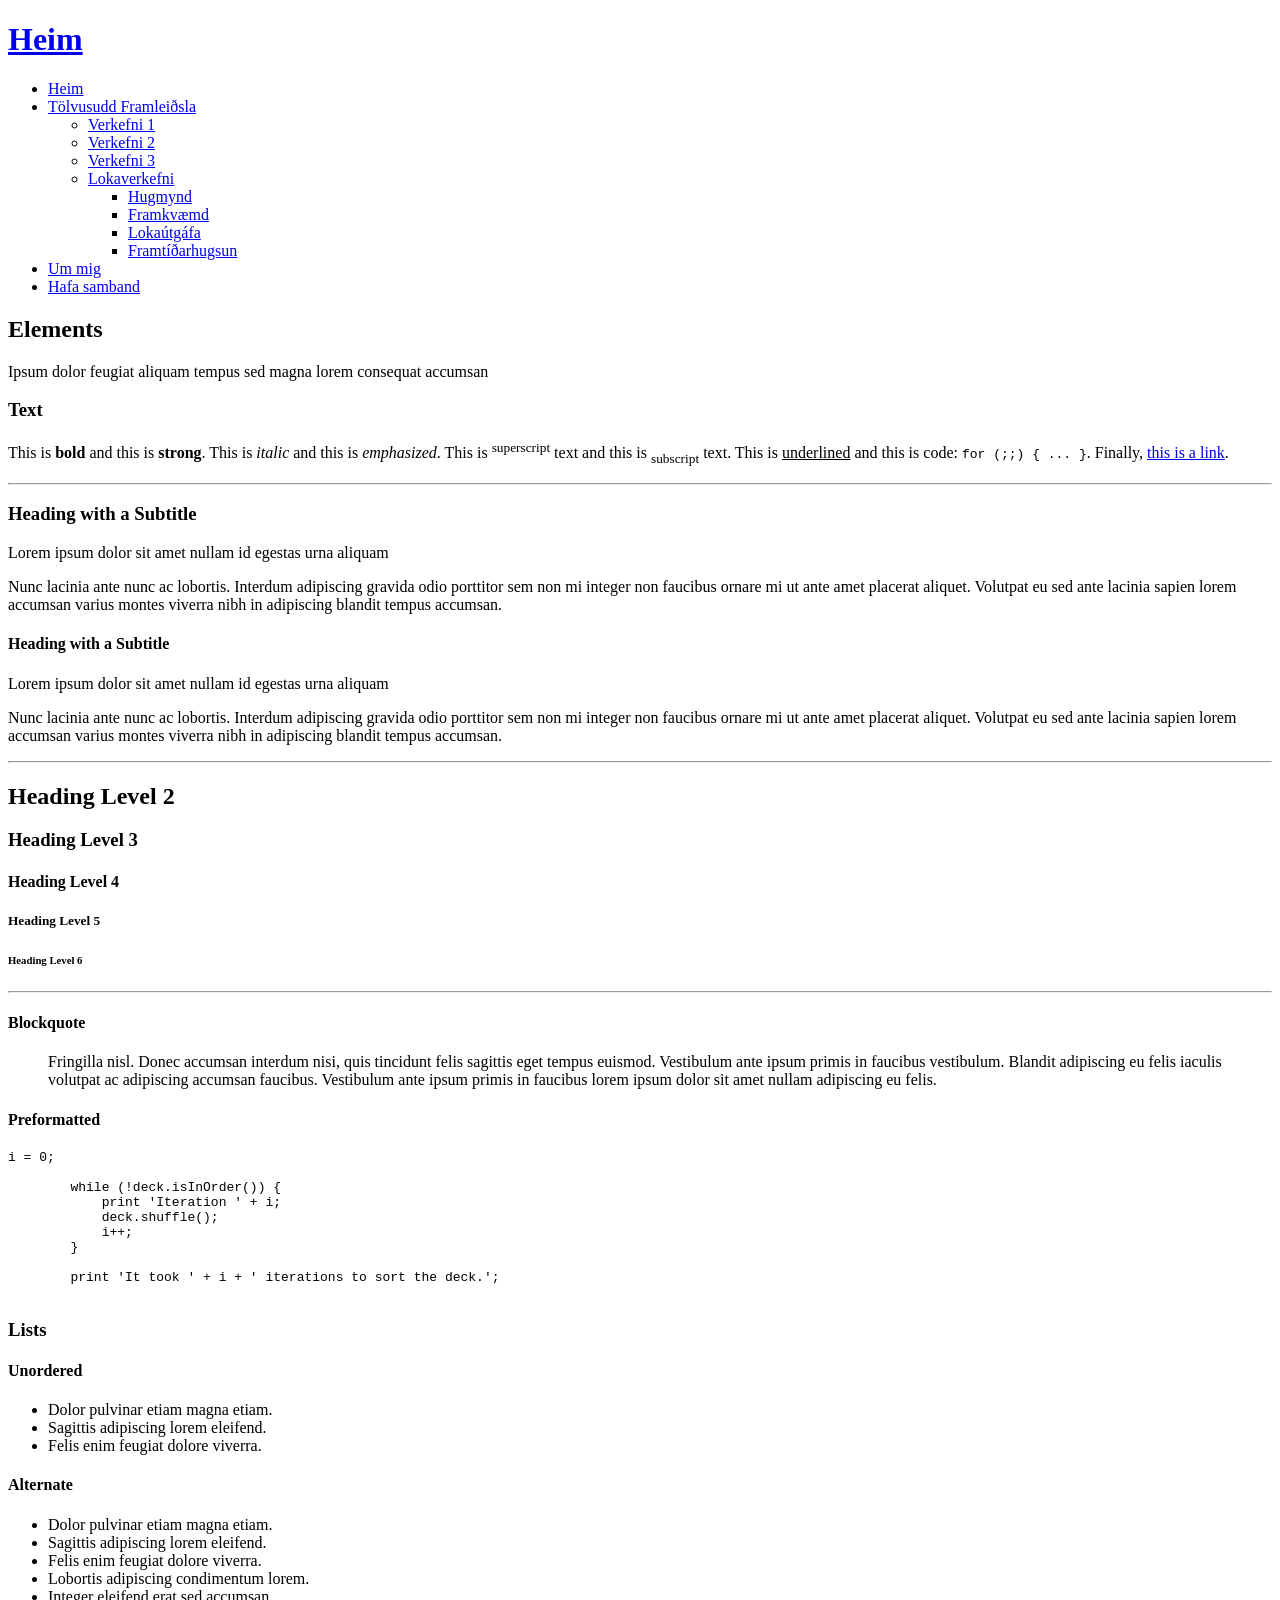
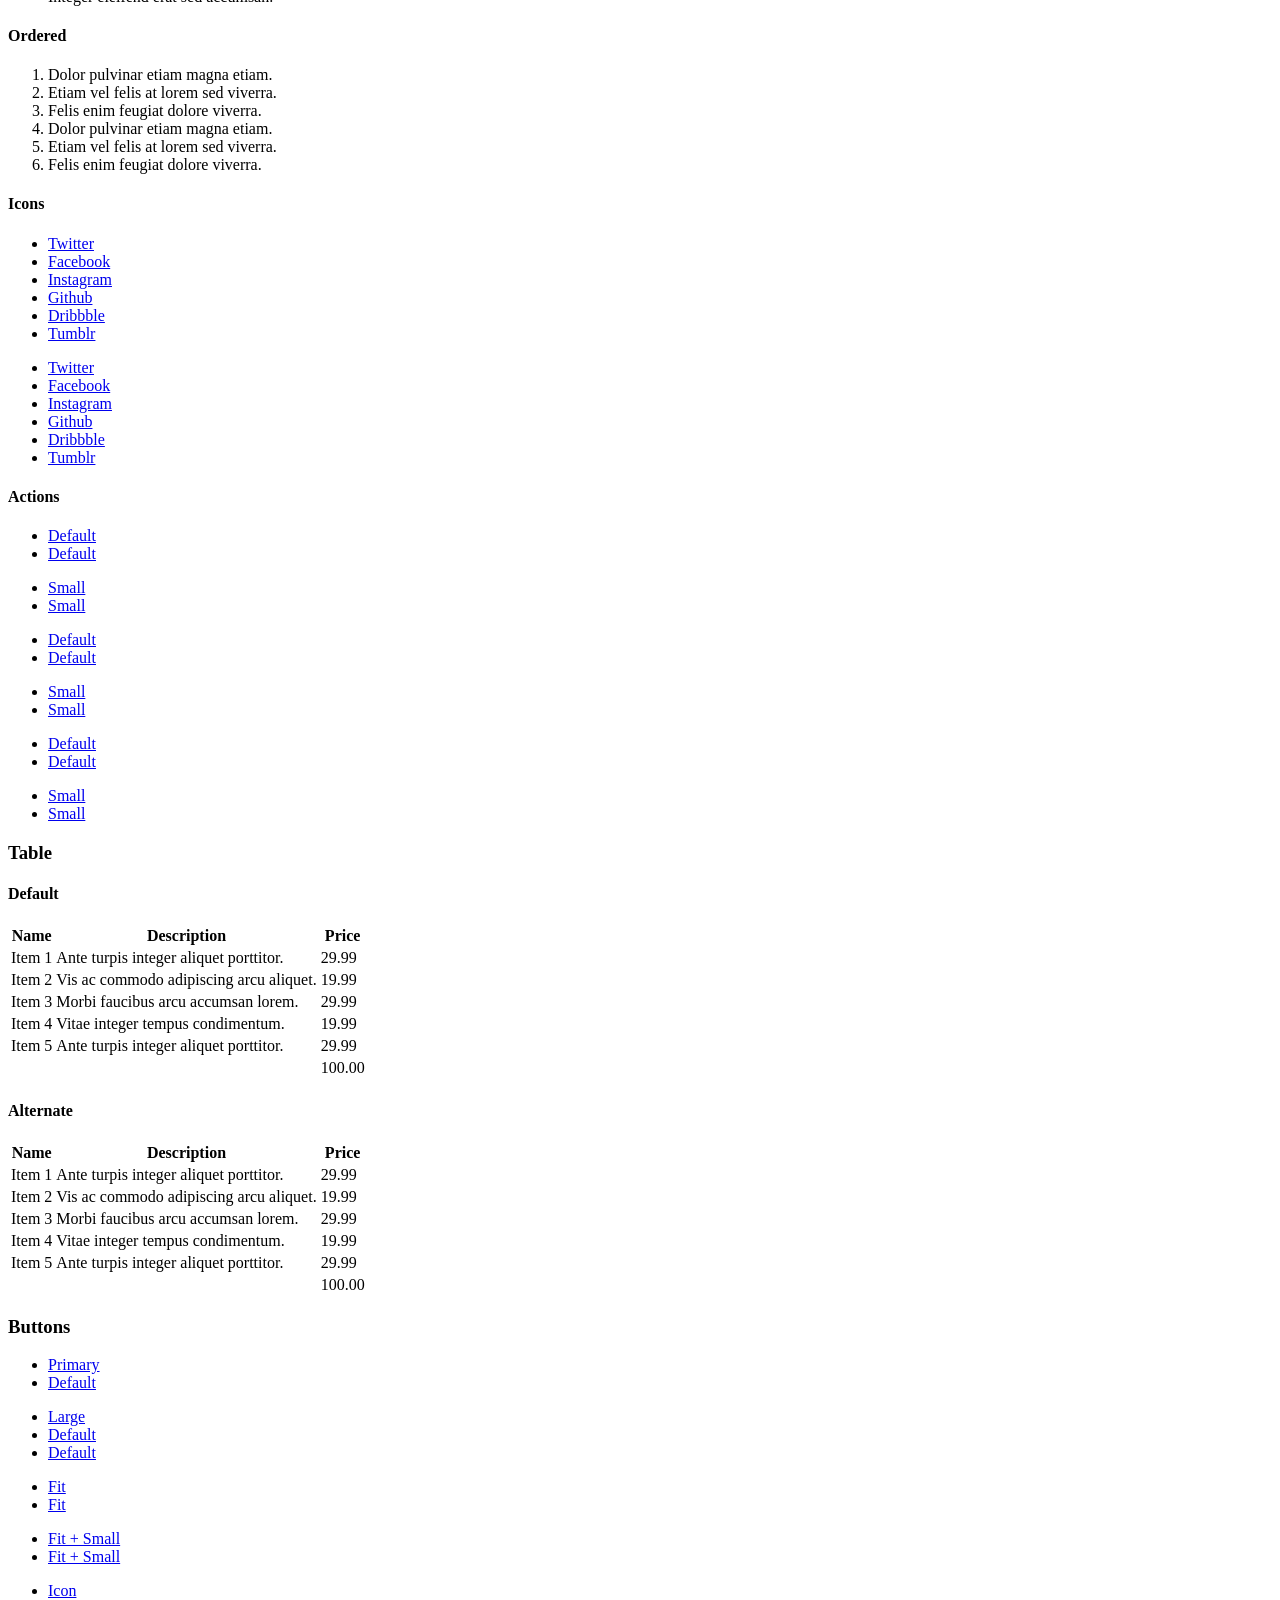
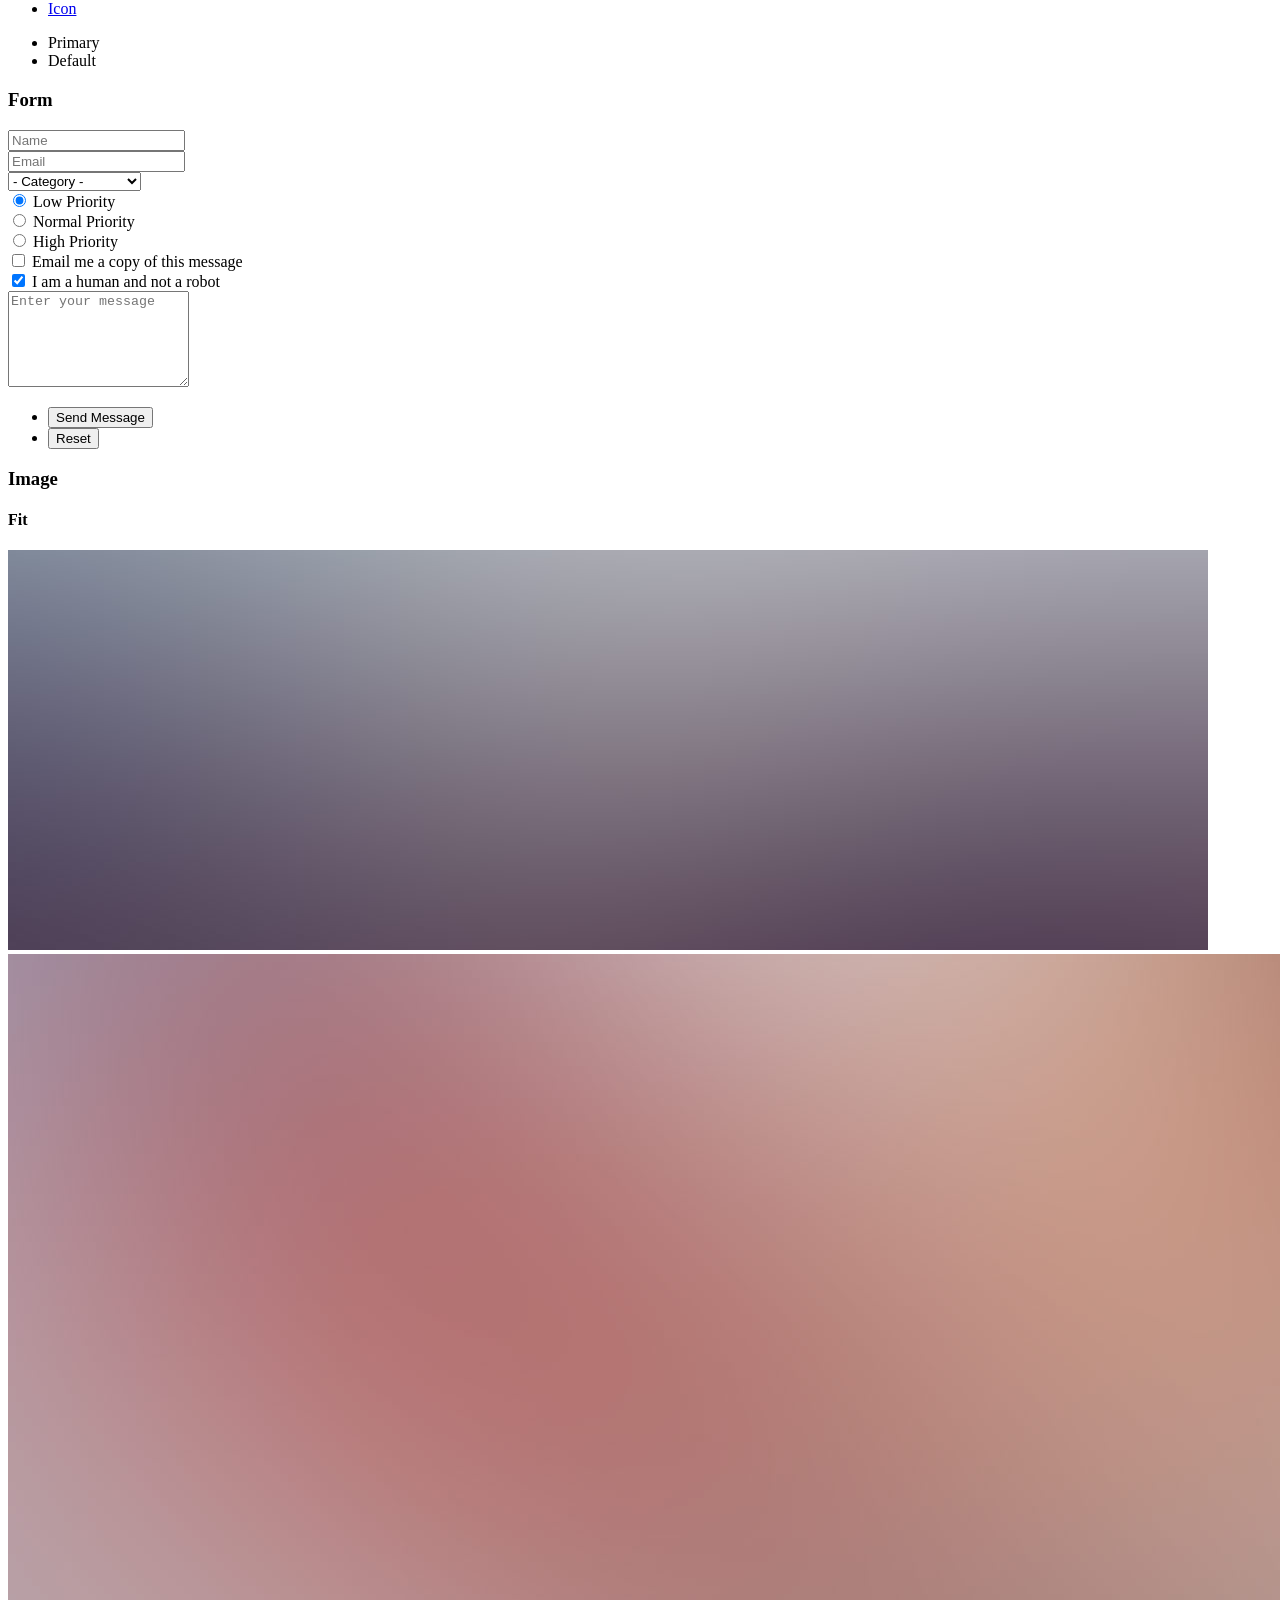
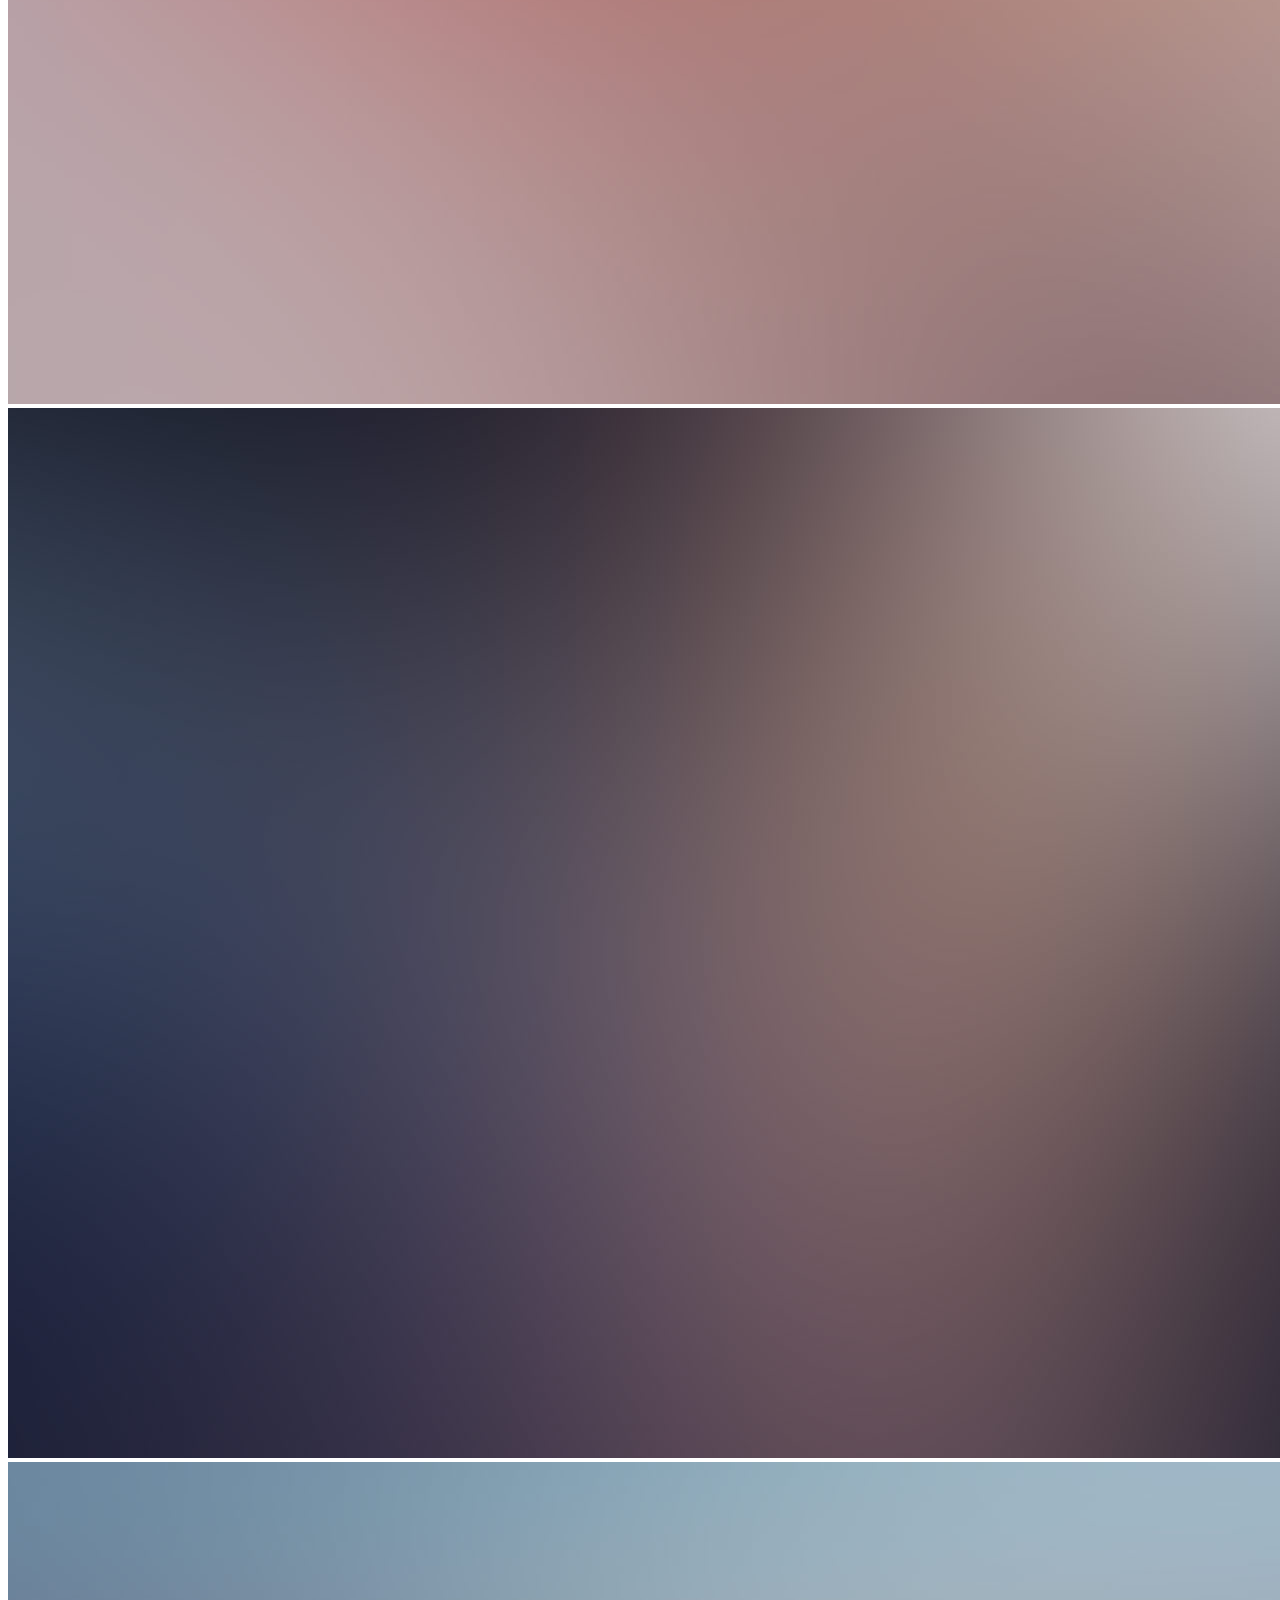
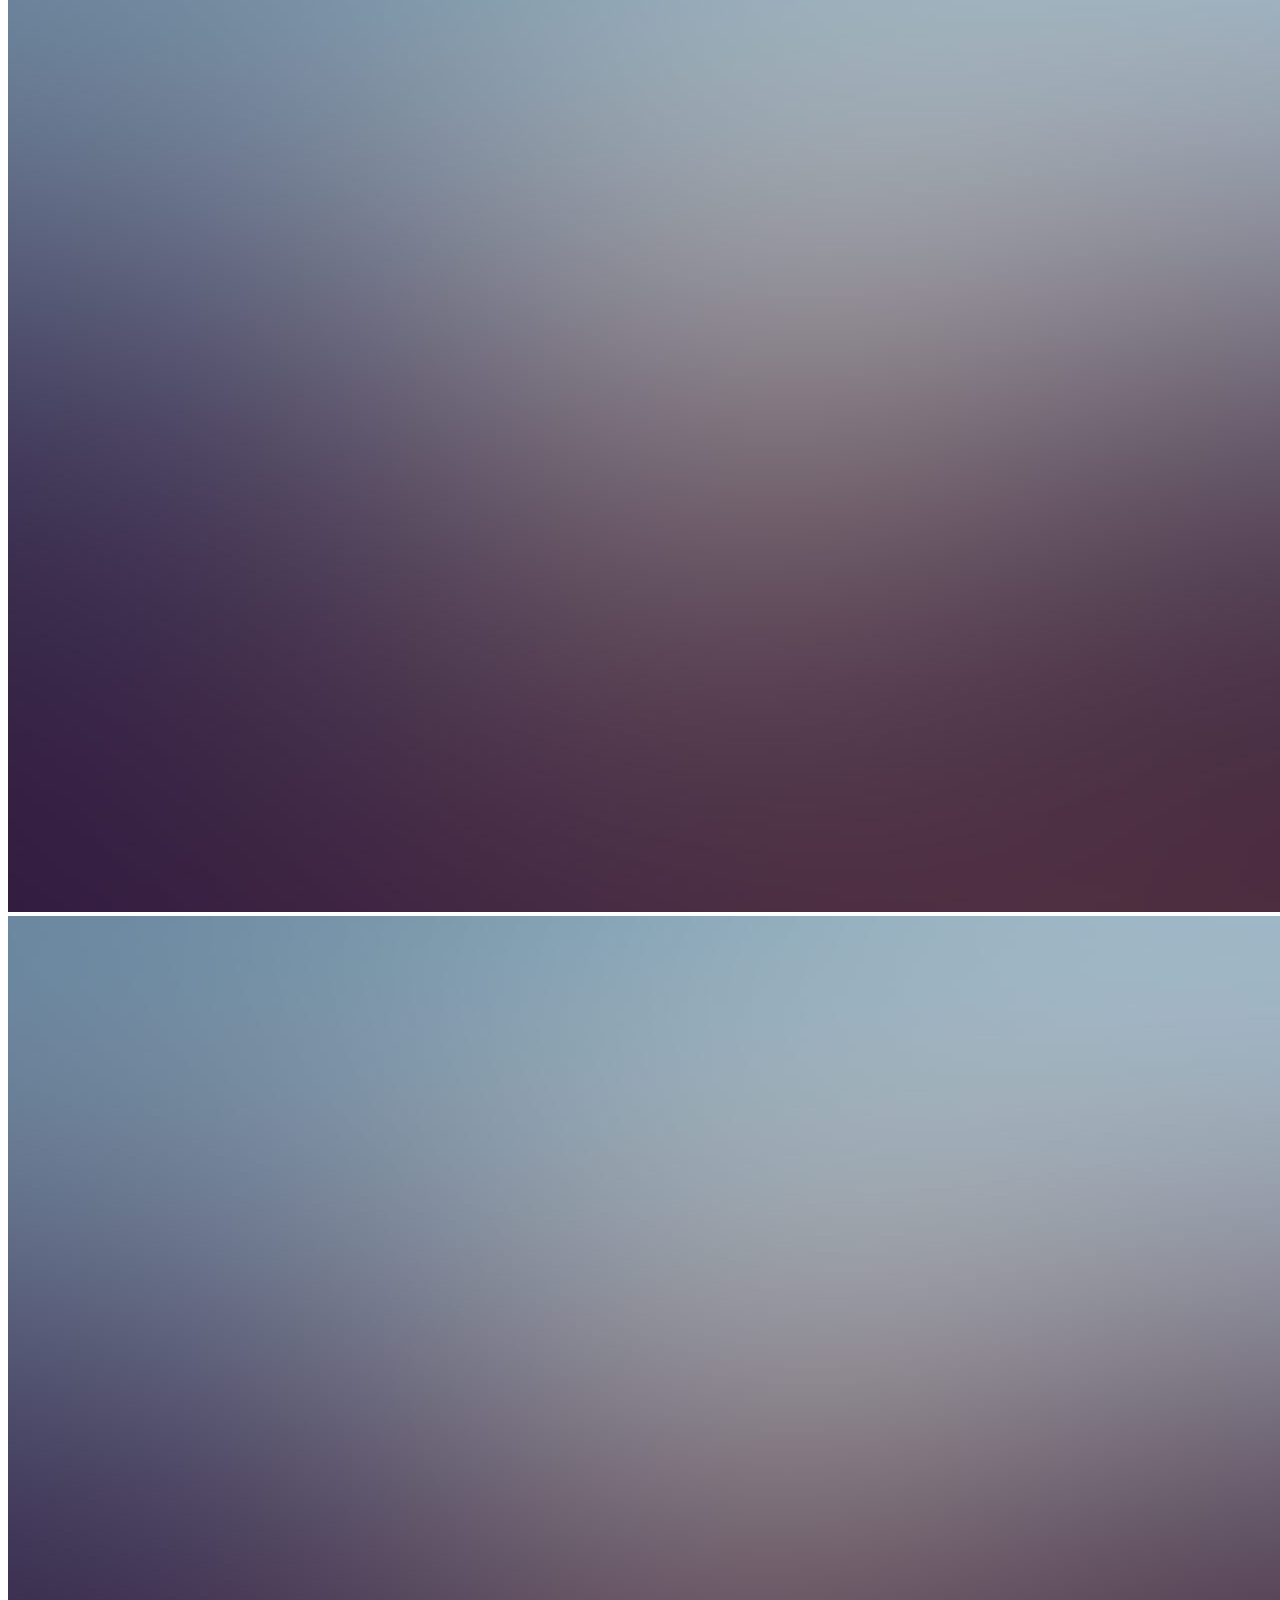
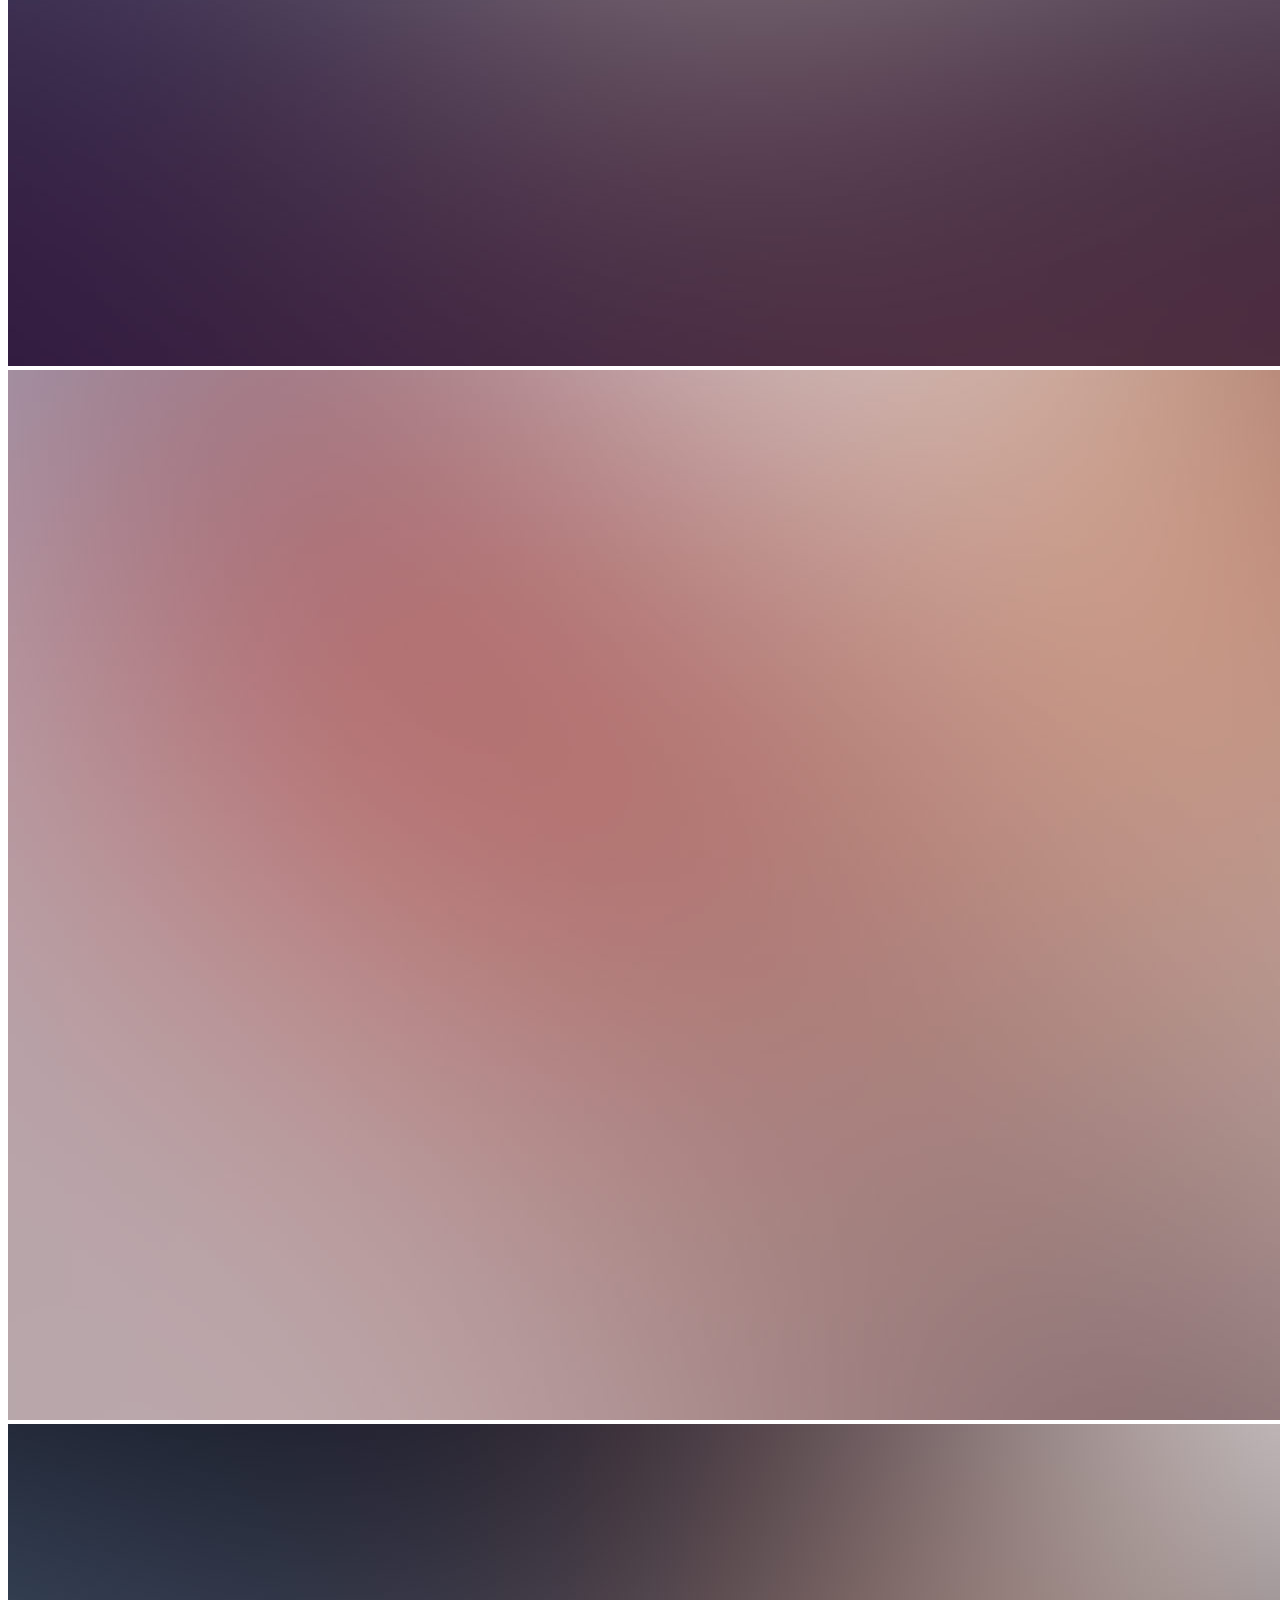
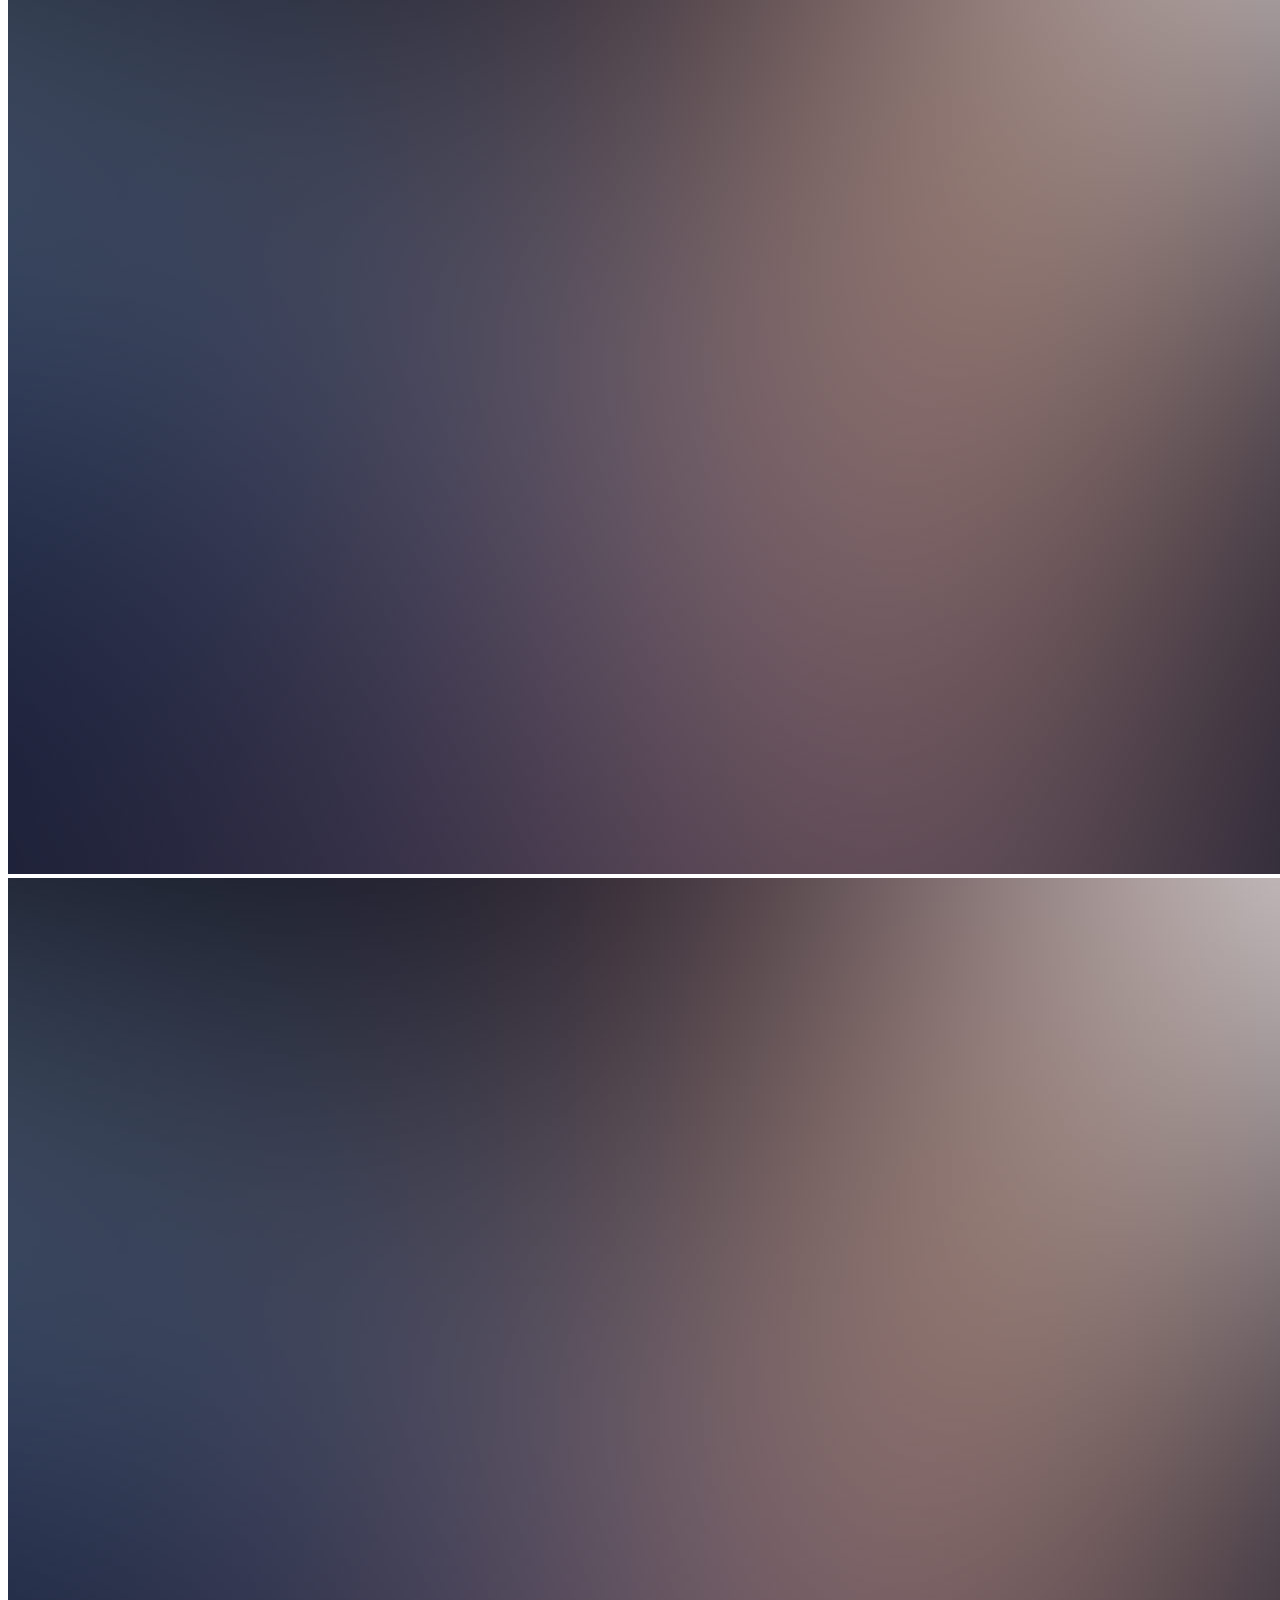
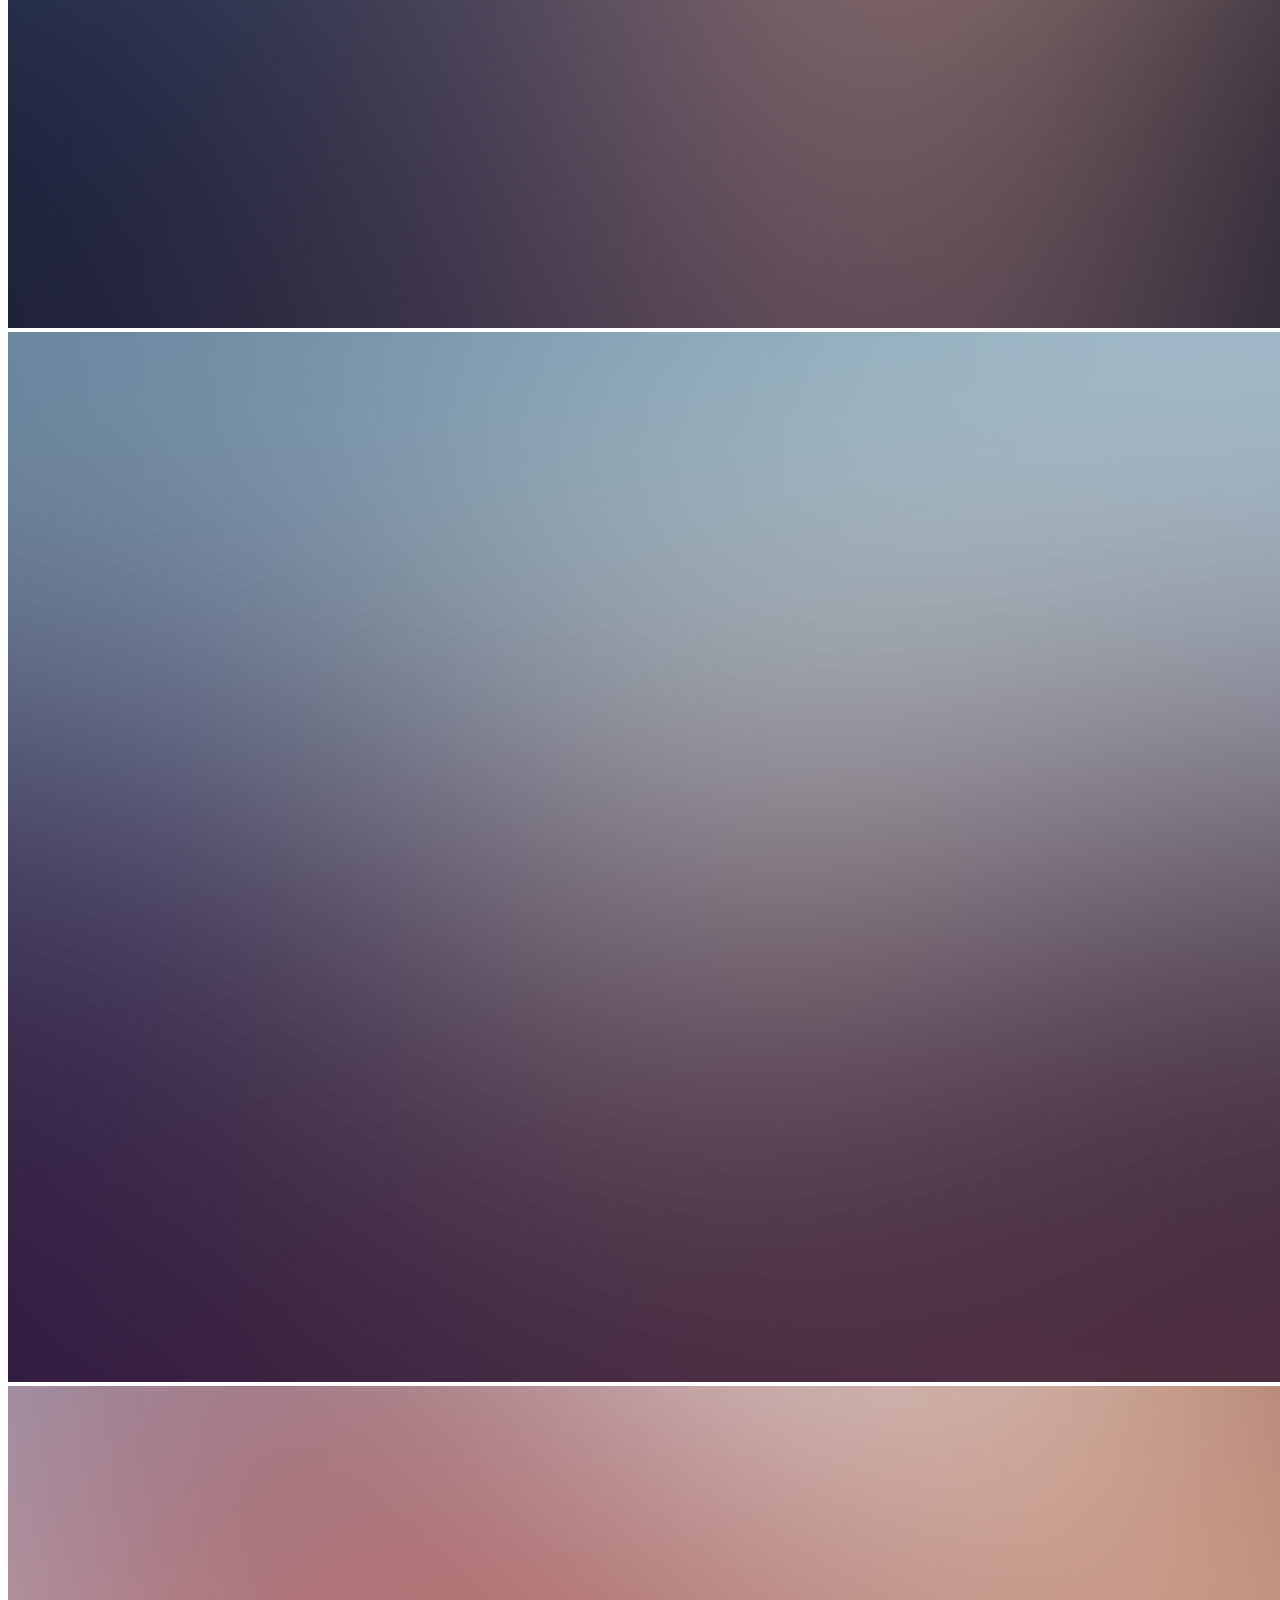
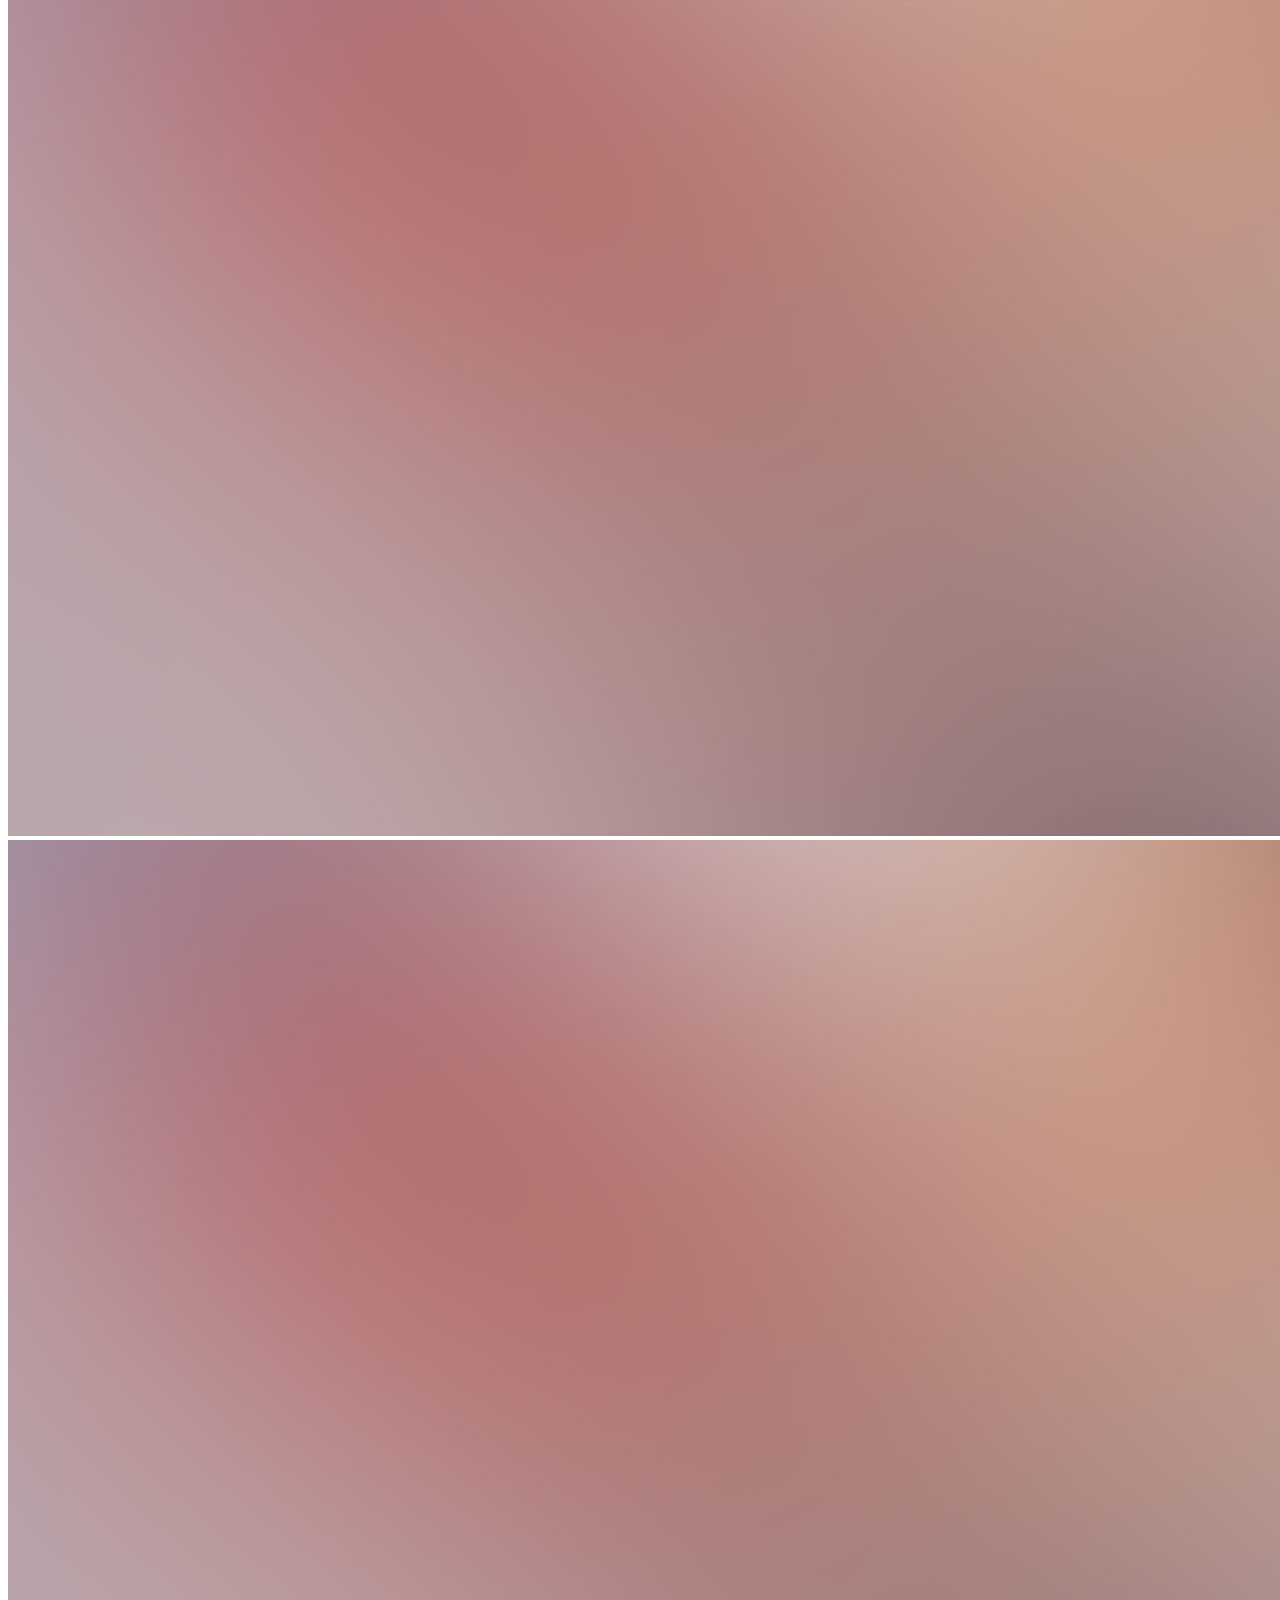
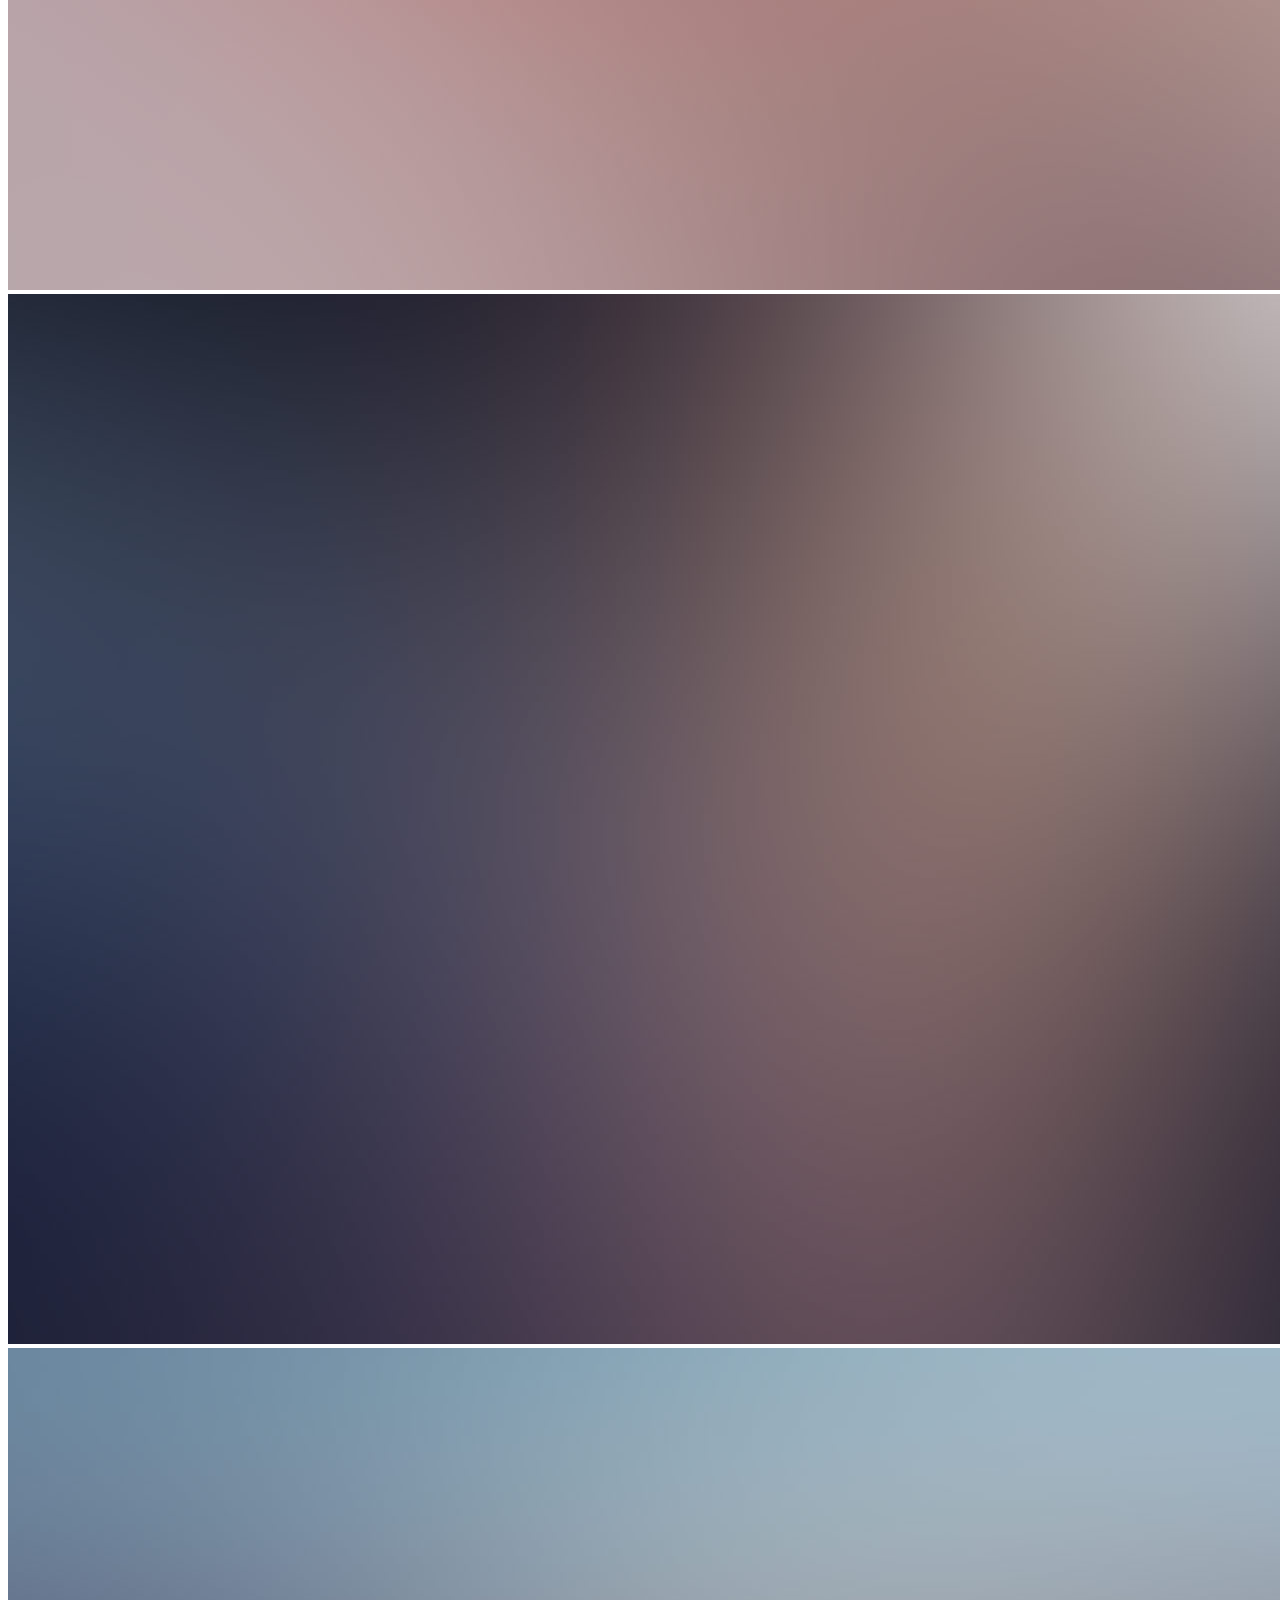
==== elements.html @ cff500f5 "Add files via upload" ====
<!DOCTYPE HTML>
<!--
	Landed by HTML5 UP
	html5up.net | @ajlkn
	Free for personal and commercial use under the CCA 3.0 license (html5up.net/license)
-->
<html>
	<head>
		<title>Elements - Landed by HTML5 UP</title>
		<meta charset="utf-8" />
		<meta name="viewport" content="width=device-width, initial-scale=1, user-scalable=no" />
		<link rel="stylesheet" href="assets/css/main.css" />
		<noscript><link rel="stylesheet" href="assets/css/noscript.css" /></noscript>
	</head>
	<body class="is-preload">
		<div id="page-wrapper">

			<!-- Header -->
			<header id="header">
				<h1 id="logo"><a href="index.html">Heim</a></h1>
				<nav id="nav">
					<ul>
						<li><a href="index.html">Heim</a></li>
						<li>
							<a href="#">Tölvusudd Framleiðsla</a>
							<ul>
								<li><a href="left-sidebar.html">Verkefni 1</a></li>
								<li><a href="right-sidebar.html">Verkefni 2</a></li>
								<li><a href="no-sidebar.html">Verkefni 3</a></li>
								<li>
									<a href="#">Lokaverkefni</a>
									<ul>
										<li><a href="#">Hugmynd</a></li>
										<li><a href="#">Framkvæmd</a></li>
										<li><a href="#">Lokaútgáfa</a></li>
										<li><a href="#">Framtíðarhugsun</a></li>
									</ul>
								</li>
							</ul>
						</li>
						<li><a href="elements.html">Um mig</a></li>
						<li><a href="#" class="button primary">Hafa samband</a></li>
					</ul>
				</nav>
			</header>

			<!-- Main -->
				<div id="main" class="wrapper style1">
					<div class="container">
						<header class="major">
							<h2>Elements</h2>
							<p>Ipsum dolor feugiat aliquam tempus sed magna lorem consequat accumsan</p>
						</header>

						<!-- Text -->
							<section>
								<h3>Text</h3>
								<p>This is <b>bold</b> and this is <strong>strong</strong>. This is <i>italic</i> and this is <em>emphasized</em>.
								This is <sup>superscript</sup> text and this is <sub>subscript</sub> text.
								This is <u>underlined</u> and this is code: <code>for (;;) { ... }</code>. Finally, <a href="#">this is a link</a>.</p>

								<hr />

								<header>
									<h3>Heading with a Subtitle</h3>
									<p>Lorem ipsum dolor sit amet nullam id egestas urna aliquam</p>
								</header>
								<p>Nunc lacinia ante nunc ac lobortis. Interdum adipiscing gravida odio porttitor sem non mi integer non faucibus ornare mi ut ante amet placerat aliquet. Volutpat eu sed ante lacinia sapien lorem accumsan varius montes viverra nibh in adipiscing blandit tempus accumsan.</p>
								<header>
									<h4>Heading with a Subtitle</h4>
									<p>Lorem ipsum dolor sit amet nullam id egestas urna aliquam</p>
								</header>
								<p>Nunc lacinia ante nunc ac lobortis. Interdum adipiscing gravida odio porttitor sem non mi integer non faucibus ornare mi ut ante amet placerat aliquet. Volutpat eu sed ante lacinia sapien lorem accumsan varius montes viverra nibh in adipiscing blandit tempus accumsan.</p>

								<hr />

								<h2>Heading Level 2</h2>
								<h3>Heading Level 3</h3>
								<h4>Heading Level 4</h4>
								<h5>Heading Level 5</h5>
								<h6>Heading Level 6</h6>

								<hr />

								<h4>Blockquote</h4>
								<blockquote>Fringilla nisl. Donec accumsan interdum nisi, quis tincidunt felis sagittis eget tempus euismod. Vestibulum ante ipsum primis in faucibus vestibulum. Blandit adipiscing eu felis iaculis volutpat ac adipiscing accumsan faucibus. Vestibulum ante ipsum primis in faucibus lorem ipsum dolor sit amet nullam adipiscing eu felis.</blockquote>

								<h4>Preformatted</h4>
								<pre><code>i = 0;

	while (!deck.isInOrder()) {
	    print 'Iteration ' + i;
	    deck.shuffle();
	    i++;
	}

	print 'It took ' + i + ' iterations to sort the deck.';
	</code></pre>
							</section>

						<!-- Lists -->
							<section>
								<h3>Lists</h3>
								<div class="row">
									<div class="col-6 col-12-xsmall">

										<h4>Unordered</h4>
										<ul>
											<li>Dolor pulvinar etiam magna etiam.</li>
											<li>Sagittis adipiscing lorem eleifend.</li>
											<li>Felis enim feugiat dolore viverra.</li>
										</ul>

										<h4>Alternate</h4>
										<ul class="alt">
											<li>Dolor pulvinar etiam magna etiam.</li>
											<li>Sagittis adipiscing lorem eleifend.</li>
											<li>Felis enim feugiat dolore viverra.</li>
											<li>Lobortis adipiscing condimentum lorem.</li>
											<li>Integer eleifend erat sed accumsan.</li>
										</ul>

									</div>
									<div class="col-6 col-12-xsmall">

										<h4>Ordered</h4>
										<ol>
											<li>Dolor pulvinar etiam magna etiam.</li>
											<li>Etiam vel felis at lorem sed viverra.</li>
											<li>Felis enim feugiat dolore viverra.</li>
											<li>Dolor pulvinar etiam magna etiam.</li>
											<li>Etiam vel felis at lorem sed viverra.</li>
											<li>Felis enim feugiat dolore viverra.</li>
										</ol>

										<h4>Icons</h4>
										<ul class="icons">
											<li><a href="#" class="icon brands fa-twitter"><span class="label">Twitter</span></a></li>
											<li><a href="#" class="icon brands fa-facebook-f"><span class="label">Facebook</span></a></li>
											<li><a href="#" class="icon brands fa-instagram"><span class="label">Instagram</span></a></li>
											<li><a href="#" class="icon brands fa-github"><span class="label">Github</span></a></li>
											<li><a href="#" class="icon brands fa-dribbble"><span class="label">Dribbble</span></a></li>
											<li><a href="#" class="icon brands fa-tumblr"><span class="label">Tumblr</span></a></li>
										</ul>
										<ul class="icons">
											<li><a href="#" class="icon brands alt fa-twitter"><span class="label">Twitter</span></a></li>
											<li><a href="#" class="icon brands alt fa-facebook-f"><span class="label">Facebook</span></a></li>
											<li><a href="#" class="icon brands alt fa-instagram"><span class="label">Instagram</span></a></li>
											<li><a href="#" class="icon brands alt fa-github"><span class="label">Github</span></a></li>
											<li><a href="#" class="icon brands alt fa-dribbble"><span class="label">Dribbble</span></a></li>
											<li><a href="#" class="icon brands alt fa-tumblr"><span class="label">Tumblr</span></a></li>
										</ul>

									</div>
								</div>

								<h4>Actions</h4>
								<ul class="actions">
									<li><a href="#" class="button primary">Default</a></li>
									<li><a href="#" class="button">Default</a></li>
								</ul>
								<ul class="actions small">
									<li><a href="#" class="button primary small">Small</a></li>
									<li><a href="#" class="button small">Small</a></li>
								</ul>
								<div class="row">
									<div class="col-3 col-6-medium col-12-xsmall">
										<ul class="actions stacked">
											<li><a href="#" class="button primary">Default</a></li>
											<li><a href="#" class="button">Default</a></li>
										</ul>
									</div>
									<div class="col-3 col-6-medium col-12-xsmall">
										<ul class="actions stacked">
											<li><a href="#" class="button primary small">Small</a></li>
											<li><a href="#" class="button small">Small</a></li>
										</ul>
									</div>
									<div class="col-3 col-6-medium col-12-xsmall">
										<ul class="actions stacked">
											<li><a href="#" class="button primary fit">Default</a></li>
											<li><a href="#" class="button fit">Default</a></li>
										</ul>
									</div>
									<div class="col-3 col-6-medium col-12-xsmall">
										<ul class="actions stacked">
											<li><a href="#" class="button primary small fit">Small</a></li>
											<li><a href="#" class="button small fit">Small</a></li>
										</ul>
									</div>
								</div>
							</section>

						<!-- Table -->
							<section>
								<h3>Table</h3>
								<h4>Default</h4>
								<div class="table-wrapper">
									<table>
										<thead>
											<tr>
												<th>Name</th>
												<th>Description</th>
												<th>Price</th>
											</tr>
										</thead>
										<tbody>
											<tr>
												<td>Item 1</td>
												<td>Ante turpis integer aliquet porttitor.</td>
												<td>29.99</td>
											</tr>
											<tr>
												<td>Item 2</td>
												<td>Vis ac commodo adipiscing arcu aliquet.</td>
												<td>19.99</td>
											</tr>
											<tr>
												<td>Item 3</td>
												<td> Morbi faucibus arcu accumsan lorem.</td>
												<td>29.99</td>
											</tr>
											<tr>
												<td>Item 4</td>
												<td>Vitae integer tempus condimentum.</td>
												<td>19.99</td>
											</tr>
											<tr>
												<td>Item 5</td>
												<td>Ante turpis integer aliquet porttitor.</td>
												<td>29.99</td>
											</tr>
										</tbody>
										<tfoot>
											<tr>
												<td colspan="2"></td>
												<td>100.00</td>
											</tr>
										</tfoot>
									</table>
								</div>
								<h4>Alternate</h4>
								<div class="table-wrapper">
									<table class="alt">
										<thead>
											<tr>
												<th>Name</th>
												<th>Description</th>
												<th>Price</th>
											</tr>
										</thead>
										<tbody>
											<tr>
												<td>Item 1</td>
												<td>Ante turpis integer aliquet porttitor.</td>
												<td>29.99</td>
											</tr>
											<tr>
												<td>Item 2</td>
												<td>Vis ac commodo adipiscing arcu aliquet.</td>
												<td>19.99</td>
											</tr>
											<tr>
												<td>Item 3</td>
												<td> Morbi faucibus arcu accumsan lorem.</td>
												<td>29.99</td>
											</tr>
											<tr>
												<td>Item 4</td>
												<td>Vitae integer tempus condimentum.</td>
												<td>19.99</td>
											</tr>
											<tr>
												<td>Item 5</td>
												<td>Ante turpis integer aliquet porttitor.</td>
												<td>29.99</td>
											</tr>
										</tbody>
										<tfoot>
											<tr>
												<td colspan="2"></td>
												<td>100.00</td>
											</tr>
										</tfoot>
									</table>
								</div>
							</section>

						<!-- Buttons -->
							<section>
								<h3>Buttons</h3>
								<ul class="actions">
									<li><a href="#" class="button primary">Primary</a></li>
									<li><a href="#" class="button">Default</a></li>
								</ul>
								<ul class="actions">
									<li><a href="#" class="button primary large">Large</a></li>
									<li><a href="#" class="button">Default</a></li>
									<li><a href="#" class="button small">Default</a></li>
								</ul>
								<div class="row">
									<div class="col-6 col-12-xsmall">
										<ul class="actions fit">
											<li><a href="#" class="button primary fit">Fit</a></li>
											<li><a href="#" class="button fit">Fit</a></li>
										</ul>
									</div>
									<div class="col-6 col-12-xsmall">
										<ul class="actions fit small">
											<li><a href="#" class="button primary fit small">Fit + Small</a></li>
											<li><a href="#" class="button fit small">Fit + Small</a></li>
										</ul>
									</div>
								</div>
								<ul class="actions">
									<li><a href="#" class="button primary icon solid fa-download">Icon</a></li>
									<li><a href="#" class="button icon solid fa-download">Icon</a></li>
								</ul>
								<ul class="actions">
									<li><span class="button primary disabled">Primary</span></li>
									<li><span class="button disabled">Default</span></li>
								</ul>
							</section>

						<!-- Form -->
							<section>
								<h3>Form</h3>
								<form method="post" action="#">
									<div class="row gtr-uniform gtr-50">
										<div class="col-6 col-12-xsmall">
											<input type="text" name="name" id="name" value="" placeholder="Name" />
										</div>
										<div class="col-6 col-12-xsmall">
											<input type="email" name="email" id="email" value="" placeholder="Email" />
										</div>
										<div class="col-12">
											<select name="category" id="category">
												<option value="">- Category -</option>
												<option value="1">Manufacturing</option>
												<option value="1">Shipping</option>
												<option value="1">Administration</option>
												<option value="1">Human Resources</option>
											</select>
										</div>
										<div class="col-4 col-12-medium">
											<input type="radio" id="priority-low" name="priority" checked>
											<label for="priority-low">Low Priority</label>
										</div>
										<div class="col-4 col-12-medium">
											<input type="radio" id="priority-normal" name="priority">
											<label for="priority-normal">Normal Priority</label>
										</div>
										<div class="col-4 col-12-medium">
											<input type="radio" id="priority-high" name="priority">
											<label for="priority-high">High Priority</label>
										</div>
										<div class="col-6 col-12-medium">
											<input type="checkbox" id="copy" name="copy">
											<label for="copy">Email me a copy of this message</label>
										</div>
										<div class="col-6 col-12-medium">
											<input type="checkbox" id="human" name="human" checked>
											<label for="human">I am a human and not a robot</label>
										</div>
										<div class="col-12">
											<textarea name="message" id="message" placeholder="Enter your message" rows="6"></textarea>
										</div>
										<div class="col-12">
											<ul class="actions">
												<li><input type="submit" value="Send Message" class="primary" /></li>
												<li><input type="reset" value="Reset" /></li>
											</ul>
										</div>
									</div>
								</form>
							</section>

						<!-- Image -->
							<section>
								<h3>Image</h3>
								<h4>Fit</h4>
								<div class="box alt">
									<div class="row gtr-50 gtr-uniform">
										<div class="col-12"><span class="image fit"><img src="images/pic07.jpg" alt="" /></span></div>
										<div class="col-4 col-6-xsmall"><span class="image fit"><img src="images/pic02.jpg" alt="" /></span></div>
										<div class="col-4 col-6-xsmall"><span class="image fit"><img src="images/pic03.jpg" alt="" /></span></div>
										<div class="col-4 col-6-xsmall"><span class="image fit"><img src="images/pic04.jpg" alt="" /></span></div>
										<div class="col-4 col-6-xsmall"><span class="image fit"><img src="images/pic04.jpg" alt="" /></span></div>
										<div class="col-4 col-6-xsmall"><span class="image fit"><img src="images/pic02.jpg" alt="" /></span></div>
										<div class="col-4 col-6-xsmall"><span class="image fit"><img src="images/pic03.jpg" alt="" /></span></div>
										<div class="col-4 col-6-xsmall"><span class="image fit"><img src="images/pic03.jpg" alt="" /></span></div>
										<div class="col-4 col-6-xsmall"><span class="image fit"><img src="images/pic04.jpg" alt="" /></span></div>
										<div class="col-4 col-6-xsmall"><span class="image fit"><img src="images/pic02.jpg" alt="" /></span></div>
										<div class="col-4 col-6-xsmall"><span class="image fit"><img src="images/pic02.jpg" alt="" /></span></div>
										<div class="col-4 col-6-xsmall"><span class="image fit"><img src="images/pic03.jpg" alt="" /></span></div>
										<div class="col-4 col-6-xsmall"><span class="image fit"><img src="images/pic04.jpg" alt="" /></span></div>
									</div>
								</div>

								<h4>Left &amp; Right</h4>
								<p><span class="image left"><img src="images/pic08.jpg" alt="" /></span>Fringilla nisl. Donec accumsan interdum nisi, quis tincidunt felis sagittis eget. tempus euismod. Vestibulum ante ipsum primis in faucibus vestibulum. Blandit adipiscing eu felis iaculis volutpat ac adipiscing accumsan eu faucibus. Integer ac pellentesque praesent tincidunt felis sagittis eget. tempus euismod. Vestibulum ante ipsum primis in faucibus vestibulum. Blandit adipiscing eu felis iaculis volutpat ac adipiscing accumsan eu faucibus. Integer ac pellentesque praesent. Donec accumsan interdum nisi, quis tincidunt felis sagittis eget. tempus euismod. Vestibulum ante ipsum primis in faucibus vestibulum. Blandit adipiscing eu felis iaculis volutpat ac adipiscing accumsan eu faucibus. Integer ac pellentesque praesent tincidunt felis sagittis eget. tempus euismod. Vestibulum ante ipsum primis in faucibus vestibulum. Blandit adipiscing eu felis iaculis volutpat ac adipiscing accumsan eu faucibus. Integer ac pellentesque praesent. Cras aliquet accumsan curae accumsan arcu amet egestas placerat odio morbi mi adipiscing col morbi felis faucibus in gravida sollicitudin interdum commodo. Ante aliquam vis iaculis accumsan lorem ipsum dolor sit amet nullam. Cras aliquet accumsan curae accumsan arcu amet egestas placerat odio morbi mi adipiscing col morbi felis faucibus in gravida sollicitudin interdum commodo. Ante aliquam vis iaculis accumsan lorem ipsum dolor sit amet nullam.</p>
								<p><span class="image right"><img src="images/pic08.jpg" alt="" /></span>Fringilla nisl. Donec accumsan interdum nisi, quis tincidunt felis sagittis eget. tempus euismod. Vestibulum ante ipsum primis in faucibus vestibulum. Blandit adipiscing eu felis iaculis volutpat ac adipiscing accumsan eu faucibus. Integer ac pellentesque praesent tincidunt felis sagittis eget. tempus euismod. Vestibulum ante ipsum primis in faucibus vestibulum. Blandit adipiscing eu felis iaculis volutpat ac adipiscing accumsan eu faucibus. Integer ac pellentesque praesent. Donec accumsan interdum nisi, quis tincidunt felis sagittis eget. tempus euismod. Vestibulum ante ipsum primis in faucibus vestibulum. Blandit adipiscing eu felis iaculis volutpat ac adipiscing accumsan eu faucibus. Integer ac pellentesque praesent tincidunt felis sagittis eget. tempus euismod. Vestibulum ante ipsum primis in faucibus vestibulum. Blandit adipiscing eu felis iaculis volutpat ac adipiscing accumsan eu faucibus. Integer ac pellentesque praesent. Cras aliquet accumsan curae accumsan arcu amet egestas placerat odio morbi mi adipiscing col morbi felis faucibus in gravida sollicitudin interdum commodo. Ante aliquam vis iaculis accumsan lorem ipsum dolor sit amet nullam. Cras aliquet accumsan curae accumsan arcu amet egestas placerat odio morbi mi adipiscing col morbi felis faucibus in gravida sollicitudin interdum commodo. Ante aliquam vis iaculis accumsan lorem ipsum dolor sit amet nullam.</p>
							</section>

					</div>
				</div>

			<!-- Footer -->
				<footer id="footer">
					<ul class="icons">
						<li><a href="#" class="icon brands alt fa-twitter"><span class="label">Twitter</span></a></li>
						<li><a href="#" class="icon brands alt fa-facebook-f"><span class="label">Facebook</span></a></li>
						<li><a href="#" class="icon brands alt fa-linkedin-in"><span class="label">LinkedIn</span></a></li>
						<li><a href="#" class="icon brands alt fa-instagram"><span class="label">Instagram</span></a></li>
						<li><a href="#" class="icon brands alt fa-github"><span class="label">GitHub</span></a></li>
						<li><a href="#" class="icon solid alt fa-envelope"><span class="label">Email</span></a></li>
					</ul>
					<ul class="copyright">
						<li>&copy; Untitled. All rights reserved.</li><li>Design: <a href="http://html5up.net">HTML5 UP</a></li>
					</ul>
				</footer>

		</div>

		<!-- Scripts -->
			<script src="assets/js/jquery.min.js"></script>
			<script src="assets/js/jquery.scrolly.min.js"></script>
			<script src="assets/js/jquery.dropotron.min.js"></script>
			<script src="assets/js/jquery.scrollex.min.js"></script>
			<script src="assets/js/browser.min.js"></script>
			<script src="assets/js/breakpoints.min.js"></script>
			<script src="assets/js/util.js"></script>
			<script src="assets/js/main.js"></script>

	</body>
</html>
---- assets/css/main.css ----
@import url("fontawesome-all.min.css");
@import url("https://fonts.googleapis.com/css?family=Roboto:100,300,100italic,300italic");

/*
	Landed by HTML5 UP
	html5up.net | @ajlkn
	Free for personal and commercial use under the CCA 3.0 license (html5up.net/license)
*/

html, body, div, span, applet, object,
iframe, h1, h2, h3, h4, h5, h6, p, blockquote,
pre, a, abbr, acronym, address, big, cite,
code, del, dfn, em, img, ins, kbd, q, s, samp,
small, strike, strong, sub, sup, tt, var, b,
u, i, center, dl, dt, dd, ol, ul, li, fieldset,
form, label, legend, table, caption, tbody,
tfoot, thead, tr, th, td, article, aside,
canvas, details, embed, figure, figcaption,
footer, header, hgroup, menu, nav, output, ruby,
section, summary, time, mark, audio, video {
	margin: 0;
	padding: 0;
	border: 0;
	font-size: 100%;
	font: inherit;
	vertical-align: baseline;}

article, aside, details, figcaption, figure,
footer, header, hgroup, menu, nav, section {
	display: block;}

body {
	line-height: 1;
}

ol, ul {
	list-style: none;
}

blockquote, q {
	quotes: none;
}

	blockquote:before, blockquote:after, q:before, q:after {
		content: '';
		content: none;
	}

table {
	border-collapse: collapse;
	border-spacing: 0;
}

body {
	-webkit-text-size-adjust: none;
}

mark {
	background-color: transparent;
	color: inherit;
}

input::-moz-focus-inner {
	border: 0;
	padding: 0;
}

input, select, textarea {
	-moz-appearance: none;
	-webkit-appearance: none;
	-ms-appearance: none;
	appearance: none;
}

/* Basic */

	html {
		box-sizing: border-box;
	}

	*, *:before, *:after {
		box-sizing: inherit;
	}

	html, body {
		background: #1c1d26;
	}

	body.is-preload *, body.is-preload *:before, body.is-preload *:after {
		-moz-animation: none !important;
		-webkit-animation: none !important;
		-ms-animation: none !important;
		animation: none !important;
		-moz-transition: none !important;
		-webkit-transition: none !important;
		-ms-transition: none !important;
		transition: none !important;
	}

	body, input, select, textarea {
		color: rgba(255, 255, 255, 0.75);
		font-family: "Roboto", Helvetica, sans-serif;
		font-size: 15pt;
		font-weight: 100;
		line-height: 1.75em;
	}

	a {
		-moz-transition: border-color 0.2s ease-in-out, color 0.2s ease-in-out;
		-webkit-transition: border-color 0.2s ease-in-out, color 0.2s ease-in-out;
		-ms-transition: border-color 0.2s ease-in-out, color 0.2s ease-in-out;
		transition: border-color 0.2s ease-in-out, color 0.2s ease-in-out;
		border-bottom: dotted 1px;
		color: #e44c65;
		text-decoration: none;
	}

		a:hover {
			color: #e44c65 !important;
			border-bottom-color: transparent;
		}

	strong, b {
		color: #ffffff;
		font-weight: 300;
	}

	em, i {
		font-style: italic;
	}

	p {
		margin: 0 0 2em 0;
	}

	h1, h2, h3, h4, h5, h6 {
		color: #ffffff;
		font-weight: 300;
		line-height: 1em;
		margin: 0 0 1em 0;
	}

		h1 a, h2 a, h3 a, h4 a, h5 a, h6 a {
			color: inherit;
			border: 0;
		}

	h2 {
		font-size: 2em;
		line-height: 1.5em;
		letter-spacing: -0.025em;
	}

	h3 {
		font-size: 1.35em;
		line-height: 1.5em;
	}

	h4 {
		font-size: 1.1em;
		line-height: 1.5em;
	}

	h5 {
		font-size: 0.9em;
		line-height: 1.5em;
	}

	h6 {
		font-size: 0.7em;
		line-height: 1.5em;
	}

	sub {
		font-size: 0.8em;
		position: relative;
		top: 0.5em;
	}

	sup {
		font-size: 0.8em;
		position: relative;
		top: -0.5em;
	}

	hr {
		border: 0;
		border-bottom: solid 1px rgba(255, 255, 255, 0.3);
		margin: 3em 0;
	}

		hr.major {
			margin: 4em 0;
		}

	blockquote {
		border-left: solid 4px rgba(255, 255, 255, 0.3);
		font-style: italic;
		margin: 0 0 2em 0;
		padding: 0.5em 0 0.5em 2em;
	}

	code {
		background: rgba(255, 255, 255, 0.075);
		border-radius: 4px;
		font-family: "Courier New", monospace;
		font-size: 0.9em;
		margin: 0 0.25em;
		padding: 0.25em 0.65em;
	}

	pre {
		-webkit-overflow-scrolling: touch;
		font-family: "Courier New", monospace;
		font-size: 0.9em;
		margin: 0 0 2em 0;
	}

		pre code {
			display: block;
			line-height: 1.75em;
			padding: 1em 1.5em;
			overflow-x: auto;
		}

	.align-left {
		text-align: left;
	}

	.align-center {
		text-align: center;
	}

	.align-right {
		text-align: right;
	}

/* Loader */

	@-moz-keyframes spinner-show {
		0% {
			opacity: 0;
		}

		100% {
			opacity: 1;
		}
	}

	@-webkit-keyframes spinner-show {
		0% {
			opacity: 0;
		}

		100% {
			opacity: 1;
		}
	}

	@-ms-keyframes spinner-show {
		0% {
			opacity: 0;
		}

		100% {
			opacity: 1;
		}
	}

	@keyframes spinner-show {
		0% {
			opacity: 0;
		}

		100% {
			opacity: 1;
		}
	}

	@-moz-keyframes spinner-hide {
		0% {
			color: rgba(255, 255, 255, 0.15);
			z-index: 100001;
			-moz-transform: scale(1) rotate(0deg);
			-webkit-transform: scale(1) rotate(0deg);
			-ms-transform: scale(1) rotate(0deg);
			transform: scale(1) rotate(0deg);
		}

		99% {
			color: #1c1d26;
			z-index: 100001;
			-moz-transform: scale(0.5) rotate(360deg);
			-webkit-transform: scale(0.5) rotate(360deg);
			-ms-transform: scale(0.5) rotate(360deg);
			transform: scale(0.5) rotate(360deg);
		}

		100% {
			color: #1c1d26;
			z-index: -1;
			-moz-transform: scale(0.5) rotate(360deg);
			-webkit-transform: scale(0.5) rotate(360deg);
			-ms-transform: scale(0.5) rotate(360deg);
			transform: scale(0.5) rotate(360deg);
		}
	}

	@-webkit-keyframes spinner-hide {
		0% {
			color: rgba(255, 255, 255, 0.15);
			z-index: 100001;
			-moz-transform: scale(1) rotate(0deg);
			-webkit-transform: scale(1) rotate(0deg);
			-ms-transform: scale(1) rotate(0deg);
			transform: scale(1) rotate(0deg);
		}

		99% {
			color: #1c1d26;
			z-index: 100001;
			-moz-transform: scale(0.5) rotate(360deg);
			-webkit-transform: scale(0.5) rotate(360deg);
			-ms-transform: scale(0.5) rotate(360deg);
			transform: scale(0.5) rotate(360deg);
		}

		100% {
			color: #1c1d26;
			z-index: -1;
			-moz-transform: scale(0.5) rotate(360deg);
			-webkit-transform: scale(0.5) rotate(360deg);
			-ms-transform: scale(0.5) rotate(360deg);
			transform: scale(0.5) rotate(360deg);
		}
	}

	@-ms-keyframes spinner-hide {
		0% {
			color: rgba(255, 255, 255, 0.15);
			z-index: 100001;
			-moz-transform: scale(1) rotate(0deg);
			-webkit-transform: scale(1) rotate(0deg);
			-ms-transform: scale(1) rotate(0deg);
			transform: scale(1) rotate(0deg);
		}

		99% {
			color: #1c1d26;
			z-index: 100001;
			-moz-transform: scale(0.5) rotate(360deg);
			-webkit-transform: scale(0.5) rotate(360deg);
			-ms-transform: scale(0.5) rotate(360deg);
			transform: scale(0.5) rotate(360deg);
		}

		100% {
			color: #1c1d26;
			z-index: -1;
			-moz-transform: scale(0.5) rotate(360deg);
			-webkit-transform: scale(0.5) rotate(360deg);
			-ms-transform: scale(0.5) rotate(360deg);
			transform: scale(0.5) rotate(360deg);
		}
	}

	@keyframes spinner-hide {
		0% {
			color: rgba(255, 255, 255, 0.15);
			z-index: 100001;
			-moz-transform: scale(1) rotate(0deg);
			-webkit-transform: scale(1) rotate(0deg);
			-ms-transform: scale(1) rotate(0deg);
			transform: scale(1) rotate(0deg);
		}

		99% {
			color: #1c1d26;
			z-index: 100001;
			-moz-transform: scale(0.5) rotate(360deg);
			-webkit-transform: scale(0.5) rotate(360deg);
			-ms-transform: scale(0.5) rotate(360deg);
			transform: scale(0.5) rotate(360deg);
		}

		100% {
			color: #1c1d26;
			z-index: -1;
			-moz-transform: scale(0.5) rotate(360deg);
			-webkit-transform: scale(0.5) rotate(360deg);
			-ms-transform: scale(0.5) rotate(360deg);
			transform: scale(0.5) rotate(360deg);
		}
	}

	@-moz-keyframes spinner-rotate {
		0% {
			-moz-transform: scale(1) rotate(0deg);
			-webkit-transform: scale(1) rotate(0deg);
			-ms-transform: scale(1) rotate(0deg);
			transform: scale(1) rotate(0deg);
		}

		100% {
			-moz-transform: scale(1) rotate(360deg);
			-webkit-transform: scale(1) rotate(360deg);
			-ms-transform: scale(1) rotate(360deg);
			transform: scale(1) rotate(360deg);
		}
	}

	@-webkit-keyframes spinner-rotate {
		0% {
			-moz-transform: scale(1) rotate(0deg);
			-webkit-transform: scale(1) rotate(0deg);
			-ms-transform: scale(1) rotate(0deg);
			transform: scale(1) rotate(0deg);
		}

		100% {
			-moz-transform: scale(1) rotate(360deg);
			-webkit-transform: scale(1) rotate(360deg);
			-ms-transform: scale(1) rotate(360deg);
			transform: scale(1) rotate(360deg);
		}
	}

	@-ms-keyframes spinner-rotate {
		0% {
			-moz-transform: scale(1) rotate(0deg);
			-webkit-transform: scale(1) rotate(0deg);
			-ms-transform: scale(1) rotate(0deg);
			transform: scale(1) rotate(0deg);
		}

		100% {
			-moz-transform: scale(1) rotate(360deg);
			-webkit-transform: scale(1) rotate(360deg);
			-ms-transform: scale(1) rotate(360deg);
			transform: scale(1) rotate(360deg);
		}
	}

	@keyframes spinner-rotate {
		0% {
			-moz-transform: scale(1) rotate(0deg);
			-webkit-transform: scale(1) rotate(0deg);
			-ms-transform: scale(1) rotate(0deg);
			transform: scale(1) rotate(0deg);
		}

		100% {
			-moz-transform: scale(1) rotate(360deg);
			-webkit-transform: scale(1) rotate(360deg);
			-ms-transform: scale(1) rotate(360deg);
			transform: scale(1) rotate(360deg);
		}
	}

	@-moz-keyframes overlay-hide {
		0% {
			opacity: 1;
			z-index: 100000;
		}

		15% {
			opacity: 1;
			z-index: 100000;
		}

		99% {
			opacity: 0;
			z-index: 100000;
		}

		100% {
			opacity: 0;
			z-index: -1;
		}
	}

	@-webkit-keyframes overlay-hide {
		0% {
			opacity: 1;
			z-index: 100000;
		}

		15% {
			opacity: 1;
			z-index: 100000;
		}

		99% {
			opacity: 0;
			z-index: 100000;
		}

		100% {
			opacity: 0;
			z-index: -1;
		}
	}

	@-ms-keyframes overlay-hide {
		0% {
			opacity: 1;
			z-index: 100000;
		}

		15% {
			opacity: 1;
			z-index: 100000;
		}

		99% {
			opacity: 0;
			z-index: 100000;
		}

		100% {
			opacity: 0;
			z-index: -1;
		}
	}

	@keyframes overlay-hide {
		0% {
			opacity: 1;
			z-index: 100000;
		}

		15% {
			opacity: 1;
			z-index: 100000;
		}

		99% {
			opacity: 0;
			z-index: 100000;
		}

		100% {
			opacity: 0;
			z-index: -1;
		}
	}

	body.landing {
		text-decoration: none;
	}

		body.landing:before {
			-moz-osx-font-smoothing: grayscale;
			-webkit-font-smoothing: antialiased;
			display: inline-block;
			font-style: normal;
			font-variant: normal;
			text-rendering: auto;
			line-height: 1;
			text-transform: none !important;
			font-family: 'Font Awesome 5 Free';
			font-weight: 900;
		}

		body.landing:before {
			-moz-animation: spinner-show 1.5s 1 0.25s ease forwards, spinner-hide 0.25s ease-in-out forwards !important;
			-webkit-animation: spinner-show 1.5s 1 0.25s ease forwards, spinner-hide 0.25s ease-in-out forwards !important;
			-ms-animation: spinner-show 1.5s 1 0.25s ease forwards, spinner-hide 0.25s ease-in-out forwards !important;
			animation: spinner-show 1.5s 1 0.25s ease forwards, spinner-hide 0.25s ease-in-out forwards !important;
			-moz-transform-origin: 50% 50%;
			-webkit-transform-origin: 50% 50%;
			-ms-transform-origin: 50% 50%;
			transform-origin: 50% 50%;
			color: rgba(255, 255, 255, 0.15);
			content: '\f1ce';
			cursor: default;
			display: block;
			font-size: 2em;
			height: 2em;
			left: 50%;
			line-height: 2em;
			margin: -1em 0 0 -1em;
			opacity: 0;
			position: fixed;
			text-align: center;
			top: 50%;
			width: 2em;
			z-index: -1;
		}

		body.landing:after {
			-moz-animation: overlay-hide 1.5s ease-in forwards !important;
			-webkit-animation: overlay-hide 1.5s ease-in forwards !important;
			-ms-animation: overlay-hide 1.5s ease-in forwards !important;
			animation: overlay-hide 1.5s ease-in forwards !important;
			background: #1c1d26;
			content: '';
			display: block;
			height: 100%;
			left: 0;
			opacity: 0;
			position: fixed;
			top: 0;
			width: 100%;
			z-index: -1;
		}

		body.landing.is-preload:before {
			-moz-animation: spinner-show 1.5s 1 0.25s ease forwards, spinner-rotate 0.75s infinite linear !important;
			-webkit-animation: spinner-show 1.5s 1 0.25s ease forwards, spinner-rotate 0.75s infinite linear !important;
			-ms-animation: spinner-show 1.5s 1 0.25s ease forwards, spinner-rotate 0.75s infinite linear !important;
			animation: spinner-show 1.5s 1 0.25s ease forwards, spinner-rotate 0.75s infinite linear !important;
			z-index: 100001;
		}

		body.landing.is-preload:after {
			-moz-animation: none !important;
			-webkit-animation: none !important;
			-ms-animation: none !important;
			animation: none !important;
			opacity: 1;
			z-index: 100000;
		}

	@media (-webkit-min-device-pixel-ratio: 2) {

		body.landing:before {
			line-height: 2.025em;
		}

	}

/* Container */

	.container {
		margin: 0 auto;
		max-width: calc(100% - 4em);
		width: 70em;
	}

		.container.xsmall {
			width: 17.5em;
		}

		.container.small {
			width: 35em;
		}

		.container.medium {
			width: 52.5em;
		}

		.container.large {
			width: 87.5em;
		}

		.container.xlarge {
			width: 105em;
		}

		.container.max {
			width: 100%;
		}

		@media screen and (max-width: 1280px) {

			.container {
				width: 90%;
				max-width: 100%;
			}

		}

		@media screen and (max-width: 980px) {

			.container {
				width: 100% !important;
			}

		}

/* Row */

	.row {
		display: flex;
		flex-wrap: wrap;
		box-sizing: border-box;
		align-items: stretch;
	}

		.row > * {
			box-sizing: border-box;
		}

		.row.gtr-uniform > * > :last-child {
			margin-bottom: 0;
		}

		.row.aln-left {
			justify-content: flex-start;
		}

		.row.aln-center {
			justify-content: center;
		}

		.row.aln-right {
			justify-content: flex-end;
		}

		.row.aln-top {
			align-items: flex-start;
		}

		.row.aln-middle {
			align-items: center;
		}

		.row.aln-bottom {
			align-items: flex-end;
		}

		.row > .imp {
			order: -1;
		}

		.row > .col-1 {
			width: 8.33333%;
		}

		.row > .off-1 {
			margin-left: 8.33333%;
		}

		.row > .col-2 {
			width: 16.66667%;
		}

		.row > .off-2 {
			margin-left: 16.66667%;
		}

		.row > .col-3 {
			width: 25%;
		}

		.row > .off-3 {
			margin-left: 25%;
		}

		.row > .col-4 {
			width: 33.33333%;
		}

		.row > .off-4 {
			margin-left: 33.33333%;
		}

		.row > .col-5 {
			width: 41.66667%;
		}

		.row > .off-5 {
			margin-left: 41.66667%;
		}

		.row > .col-6 {
			width: 50%;
		}

		.row > .off-6 {
			margin-left: 50%;
		}

		.row > .col-7 {
			width: 58.33333%;
		}

		.row > .off-7 {
			margin-left: 58.33333%;
		}

		.row > .col-8 {
			width: 66.66667%;
		}

		.row > .off-8 {
			margin-left: 66.66667%;
		}

		.row > .col-9 {
			width: 75%;
		}

		.row > .off-9 {
			margin-left: 75%;
		}

		.row > .col-10 {
			width: 83.33333%;
		}

		.row > .off-10 {
			margin-left: 83.33333%;
		}

		.row > .col-11 {
			width: 91.66667%;
		}

		.row > .off-11 {
			margin-left: 91.66667%;
		}

		.row > .col-12 {
			width: 100%;
		}

		.row > .off-12 {
			margin-left: 100%;
		}

		.row.gtr-0 {
			margin-top: 0;
			margin-left: 0em;
		}

			.row.gtr-0 > * {
				padding: 0 0 0 0em;
			}

			.row.gtr-0.gtr-uniform {
				margin-top: 0em;
			}

				.row.gtr-0.gtr-uniform > * {
					padding-top: 0em;
				}

		.row.gtr-25 {
			margin-top: 0;
			margin-left: -0.625em;
		}

			.row.gtr-25 > * {
				padding: 0 0 0 0.625em;
			}

			.row.gtr-25.gtr-uniform {
				margin-top: -0.625em;
			}

				.row.gtr-25.gtr-uniform > * {
					padding-top: 0.625em;
				}

		.row.gtr-50 {
			margin-top: 0;
			margin-left: -1.25em;
		}

			.row.gtr-50 > * {
				padding: 0 0 0 1.25em;
			}

			.row.gtr-50.gtr-uniform {
				margin-top: -1.25em;
			}

				.row.gtr-50.gtr-uniform > * {
					padding-top: 1.25em;
				}

		.row {
			margin-top: 0;
			margin-left: -2.5em;
		}

			.row > * {
				padding: 0 0 0 2.5em;
			}

			.row.gtr-uniform {
				margin-top: -2.5em;
			}

				.row.gtr-uniform > * {
					padding-top: 2.5em;
				}

		.row.gtr-150 {
			margin-top: 0;
			margin-left: -3.75em;
		}

			.row.gtr-150 > * {
				padding: 0 0 0 3.75em;
			}

			.row.gtr-150.gtr-uniform {
				margin-top: -3.75em;
			}

				.row.gtr-150.gtr-uniform > * {
					padding-top: 3.75em;
				}

		.row.gtr-200 {
			margin-top: 0;
			margin-left: -5em;
		}

			.row.gtr-200 > * {
				padding: 0 0 0 5em;
			}

			.row.gtr-200.gtr-uniform {
				margin-top: -5em;
			}

				.row.gtr-200.gtr-uniform > * {
					padding-top: 5em;
				}

		@media screen and (max-width: 1680px) {

			.row {
				display: flex;
				flex-wrap: wrap;
				box-sizing: border-box;
				align-items: stretch;
			}

				.row > * {
					box-sizing: border-box;
				}

				.row.gtr-uniform > * > :last-child {
					margin-bottom: 0;
				}

				.row.aln-left {
					justify-content: flex-start;
				}

				.row.aln-center {
					justify-content: center;
				}

				.row.aln-right {
					justify-content: flex-end;
				}

				.row.aln-top {
					align-items: flex-start;
				}

				.row.aln-middle {
					align-items: center;
				}

				.row.aln-bottom {
					align-items: flex-end;
				}

				.row > .imp-xlarge {
					order: -1;
				}

				.row > .col-1-xlarge {
					width: 8.33333%;
				}

				.row > .off-1-xlarge {
					margin-left: 8.33333%;
				}

				.row > .col-2-xlarge {
					width: 16.66667%;
				}

				.row > .off-2-xlarge {
					margin-left: 16.66667%;
				}

				.row > .col-3-xlarge {
					width: 25%;
				}

				.row > .off-3-xlarge {
					margin-left: 25%;
				}

				.row > .col-4-xlarge {
					width: 33.33333%;
				}

				.row > .off-4-xlarge {
					margin-left: 33.33333%;
				}

				.row > .col-5-xlarge {
					width: 41.66667%;
				}

				.row > .off-5-xlarge {
					margin-left: 41.66667%;
				}

				.row > .col-6-xlarge {
					width: 50%;
				}

				.row > .off-6-xlarge {
					margin-left: 50%;
				}

				.row > .col-7-xlarge {
					width: 58.33333%;
				}

				.row > .off-7-xlarge {
					margin-left: 58.33333%;
				}

				.row > .col-8-xlarge {
					width: 66.66667%;
				}

				.row > .off-8-xlarge {
					margin-left: 66.66667%;
				}

				.row > .col-9-xlarge {
					width: 75%;
				}

				.row > .off-9-xlarge {
					margin-left: 75%;
				}

				.row > .col-10-xlarge {
					width: 83.33333%;
				}

				.row > .off-10-xlarge {
					margin-left: 83.33333%;
				}

				.row > .col-11-xlarge {
					width: 91.66667%;
				}

				.row > .off-11-xlarge {
					margin-left: 91.66667%;
				}

				.row > .col-12-xlarge {
					width: 100%;
				}

				.row > .off-12-xlarge {
					margin-left: 100%;
				}

				.row.gtr-0 {
					margin-top: 0;
					margin-left: 0em;
				}

					.row.gtr-0 > * {
						padding: 0 0 0 0em;
					}

					.row.gtr-0.gtr-uniform {
						margin-top: 0em;
					}

						.row.gtr-0.gtr-uniform > * {
							padding-top: 0em;
						}

				.row.gtr-25 {
					margin-top: 0;
					margin-left: -0.625em;
				}

					.row.gtr-25 > * {
						padding: 0 0 0 0.625em;
					}

					.row.gtr-25.gtr-uniform {
						margin-top: -0.625em;
					}

						.row.gtr-25.gtr-uniform > * {
							padding-top: 0.625em;
						}

				.row.gtr-50 {
					margin-top: 0;
					margin-left: -1.25em;
				}

					.row.gtr-50 > * {
						padding: 0 0 0 1.25em;
					}

					.row.gtr-50.gtr-uniform {
						margin-top: -1.25em;
					}

						.row.gtr-50.gtr-uniform > * {
							padding-top: 1.25em;
						}

				.row {
					margin-top: 0;
					margin-left: -2.5em;
				}

					.row > * {
						padding: 0 0 0 2.5em;
					}

					.row.gtr-uniform {
						margin-top: -2.5em;
					}

						.row.gtr-uniform > * {
							padding-top: 2.5em;
						}

				.row.gtr-150 {
					margin-top: 0;
					margin-left: -3.75em;
				}

					.row.gtr-150 > * {
						padding: 0 0 0 3.75em;
					}

					.row.gtr-150.gtr-uniform {
						margin-top: -3.75em;
					}

						.row.gtr-150.gtr-uniform > * {
							padding-top: 3.75em;
						}

				.row.gtr-200 {
					margin-top: 0;
					margin-left: -5em;
				}

					.row.gtr-200 > * {
						padding: 0 0 0 5em;
					}

					.row.gtr-200.gtr-uniform {
						margin-top: -5em;
					}

						.row.gtr-200.gtr-uniform > * {
							padding-top: 5em;
						}

		}

		@media screen and (max-width: 1280px) {

			.row {
				display: flex;
				flex-wrap: wrap;
				box-sizing: border-box;
				align-items: stretch;
			}

				.row > * {
					box-sizing: border-box;
				}

				.row.gtr-uniform > * > :last-child {
					margin-bottom: 0;
				}

				.row.aln-left {
					justify-content: flex-start;
				}

				.row.aln-center {
					justify-content: center;
				}

				.row.aln-right {
					justify-content: flex-end;
				}

				.row.aln-top {
					align-items: flex-start;
				}

				.row.aln-middle {
					align-items: center;
				}

				.row.aln-bottom {
					align-items: flex-end;
				}

				.row > .imp-large {
					order: -1;
				}

				.row > .col-1-large {
					width: 8.33333%;
				}

				.row > .off-1-large {
					margin-left: 8.33333%;
				}

				.row > .col-2-large {
					width: 16.66667%;
				}

				.row > .off-2-large {
					margin-left: 16.66667%;
				}

				.row > .col-3-large {
					width: 25%;
				}

				.row > .off-3-large {
					margin-left: 25%;
				}

				.row > .col-4-large {
					width: 33.33333%;
				}

				.row > .off-4-large {
					margin-left: 33.33333%;
				}

				.row > .col-5-large {
					width: 41.66667%;
				}

				.row > .off-5-large {
					margin-left: 41.66667%;
				}

				.row > .col-6-large {
					width: 50%;
				}

				.row > .off-6-large {
					margin-left: 50%;
				}

				.row > .col-7-large {
					width: 58.33333%;
				}

				.row > .off-7-large {
					margin-left: 58.33333%;
				}

				.row > .col-8-large {
					width: 66.66667%;
				}

				.row > .off-8-large {
					margin-left: 66.66667%;
				}

				.row > .col-9-large {
					width: 75%;
				}

				.row > .off-9-large {
					margin-left: 75%;
				}

				.row > .col-10-large {
					width: 83.33333%;
				}

				.row > .off-10-large {
					margin-left: 83.33333%;
				}

				.row > .col-11-large {
					width: 91.66667%;
				}

				.row > .off-11-large {
					margin-left: 91.66667%;
				}

				.row > .col-12-large {
					width: 100%;
				}

				.row > .off-12-large {
					margin-left: 100%;
				}

				.row.gtr-0 {
					margin-top: 0;
					margin-left: 0em;
				}

					.row.gtr-0 > * {
						padding: 0 0 0 0em;
					}

					.row.gtr-0.gtr-uniform {
						margin-top: 0em;
					}

						.row.gtr-0.gtr-uniform > * {
							padding-top: 0em;
						}

				.row.gtr-25 {
					margin-top: 0;
					margin-left: -0.625em;
				}

					.row.gtr-25 > * {
						padding: 0 0 0 0.625em;
					}

					.row.gtr-25.gtr-uniform {
						margin-top: -0.625em;
					}

						.row.gtr-25.gtr-uniform > * {
							padding-top: 0.625em;
						}

				.row.gtr-50 {
					margin-top: 0;
					margin-left: -1.25em;
				}

					.row.gtr-50 > * {
						padding: 0 0 0 1.25em;
					}

					.row.gtr-50.gtr-uniform {
						margin-top: -1.25em;
					}

						.row.gtr-50.gtr-uniform > * {
							padding-top: 1.25em;
						}

				.row {
					margin-top: 0;
					margin-left: -2.5em;
				}

					.row > * {
						padding: 0 0 0 2.5em;
					}

					.row.gtr-uniform {
						margin-top: -2.5em;
					}

						.row.gtr-uniform > * {
							padding-top: 2.5em;
						}

				.row.gtr-150 {
					margin-top: 0;
					margin-left: -3.75em;
				}

					.row.gtr-150 > * {
						padding: 0 0 0 3.75em;
					}

					.row.gtr-150.gtr-uniform {
						margin-top: -3.75em;
					}

						.row.gtr-150.gtr-uniform > * {
							padding-top: 3.75em;
						}

				.row.gtr-200 {
					margin-top: 0;
					margin-left: -5em;
				}

					.row.gtr-200 > * {
						padding: 0 0 0 5em;
					}

					.row.gtr-200.gtr-uniform {
						margin-top: -5em;
					}

						.row.gtr-200.gtr-uniform > * {
							padding-top: 5em;
						}

		}

		@media screen and (max-width: 980px) {

			.row {
				display: flex;
				flex-wrap: wrap;
				box-sizing: border-box;
				align-items: stretch;
			}

				.row > * {
					box-sizing: border-box;
				}

				.row.gtr-uniform > * > :last-child {
					margin-bottom: 0;
				}

				.row.aln-left {
					justify-content: flex-start;
				}

				.row.aln-center {
					justify-content: center;
				}

				.row.aln-right {
					justify-content: flex-end;
				}

				.row.aln-top {
					align-items: flex-start;
				}

				.row.aln-middle {
					align-items: center;
				}

				.row.aln-bottom {
					align-items: flex-end;
				}

				.row > .imp-medium {
					order: -1;
				}

				.row > .col-1-medium {
					width: 8.33333%;
				}

				.row > .off-1-medium {
					margin-left: 8.33333%;
				}

				.row > .col-2-medium {
					width: 16.66667%;
				}

				.row > .off-2-medium {
					margin-left: 16.66667%;
				}

				.row > .col-3-medium {
					width: 25%;
				}

				.row > .off-3-medium {
					margin-left: 25%;
				}

				.row > .col-4-medium {
					width: 33.33333%;
				}

				.row > .off-4-medium {
					margin-left: 33.33333%;
				}

				.row > .col-5-medium {
					width: 41.66667%;
				}

				.row > .off-5-medium {
					margin-left: 41.66667%;
				}

				.row > .col-6-medium {
					width: 50%;
				}

				.row > .off-6-medium {
					margin-left: 50%;
				}

				.row > .col-7-medium {
					width: 58.33333%;
				}

				.row > .off-7-medium {
					margin-left: 58.33333%;
				}

				.row > .col-8-medium {
					width: 66.66667%;
				}

				.row > .off-8-medium {
					margin-left: 66.66667%;
				}

				.row > .col-9-medium {
					width: 75%;
				}

				.row > .off-9-medium {
					margin-left: 75%;
				}

				.row > .col-10-medium {
					width: 83.33333%;
				}

				.row > .off-10-medium {
					margin-left: 83.33333%;
				}

				.row > .col-11-medium {
					width: 91.66667%;
				}

				.row > .off-11-medium {
					margin-left: 91.66667%;
				}

				.row > .col-12-medium {
					width: 100%;
				}

				.row > .off-12-medium {
					margin-left: 100%;
				}

				.row.gtr-0 {
					margin-top: 0;
					margin-left: 0em;
				}

					.row.gtr-0 > * {
						padding: 0 0 0 0em;
					}

					.row.gtr-0.gtr-uniform {
						margin-top: 0em;
					}

						.row.gtr-0.gtr-uniform > * {
							padding-top: 0em;
						}

				.row.gtr-25 {
					margin-top: 0;
					margin-left: -0.625em;
				}

					.row.gtr-25 > * {
						padding: 0 0 0 0.625em;
					}

					.row.gtr-25.gtr-uniform {
						margin-top: -0.625em;
					}

						.row.gtr-25.gtr-uniform > * {
							padding-top: 0.625em;
						}

				.row.gtr-50 {
					margin-top: 0;
					margin-left: -1.25em;
				}

					.row.gtr-50 > * {
						padding: 0 0 0 1.25em;
					}

					.row.gtr-50.gtr-uniform {
						margin-top: -1.25em;
					}

						.row.gtr-50.gtr-uniform > * {
							padding-top: 1.25em;
						}

				.row {
					margin-top: 0;
					margin-left: -2.5em;
				}

					.row > * {
						padding: 0 0 0 2.5em;
					}

					.row.gtr-uniform {
						margin-top: -2.5em;
					}

						.row.gtr-uniform > * {
							padding-top: 2.5em;
						}

				.row.gtr-150 {
					margin-top: 0;
					margin-left: -3.75em;
				}

					.row.gtr-150 > * {
						padding: 0 0 0 3.75em;
					}

					.row.gtr-150.gtr-uniform {
						margin-top: -3.75em;
					}

						.row.gtr-150.gtr-uniform > * {
							padding-top: 3.75em;
						}

				.row.gtr-200 {
					margin-top: 0;
					margin-left: -5em;
				}

					.row.gtr-200 > * {
						padding: 0 0 0 5em;
					}

					.row.gtr-200.gtr-uniform {
						margin-top: -5em;
					}

						.row.gtr-200.gtr-uniform > * {
							padding-top: 5em;
						}

		}

		@media screen and (max-width: 736px) {

			.row {
				display: flex;
				flex-wrap: wrap;
				box-sizing: border-box;
				align-items: stretch;
			}

				.row > * {
					box-sizing: border-box;
				}

				.row.gtr-uniform > * > :last-child {
					margin-bottom: 0;
				}

				.row.aln-left {
					justify-content: flex-start;
				}

				.row.aln-center {
					justify-content: center;
				}

				.row.aln-right {
					justify-content: flex-end;
				}

				.row.aln-top {
					align-items: flex-start;
				}

				.row.aln-middle {
					align-items: center;
				}

				.row.aln-bottom {
					align-items: flex-end;
				}

				.row > .imp-small {
					order: -1;
				}

				.row > .col-1-small {
					width: 8.33333%;
				}

				.row > .off-1-small {
					margin-left: 8.33333%;
				}

				.row > .col-2-small {
					width: 16.66667%;
				}

				.row > .off-2-small {
					margin-left: 16.66667%;
				}

				.row > .col-3-small {
					width: 25%;
				}

				.row > .off-3-small {
					margin-left: 25%;
				}

				.row > .col-4-small {
					width: 33.33333%;
				}

				.row > .off-4-small {
					margin-left: 33.33333%;
				}

				.row > .col-5-small {
					width: 41.66667%;
				}

				.row > .off-5-small {
					margin-left: 41.66667%;
				}

				.row > .col-6-small {
					width: 50%;
				}

				.row > .off-6-small {
					margin-left: 50%;
				}

				.row > .col-7-small {
					width: 58.33333%;
				}

				.row > .off-7-small {
					margin-left: 58.33333%;
				}

				.row > .col-8-small {
					width: 66.66667%;
				}

				.row > .off-8-small {
					margin-left: 66.66667%;
				}

				.row > .col-9-small {
					width: 75%;
				}

				.row > .off-9-small {
					margin-left: 75%;
				}

				.row > .col-10-small {
					width: 83.33333%;
				}

				.row > .off-10-small {
					margin-left: 83.33333%;
				}

				.row > .col-11-small {
					width: 91.66667%;
				}

				.row > .off-11-small {
					margin-left: 91.66667%;
				}

				.row > .col-12-small {
					width: 100%;
				}

				.row > .off-12-small {
					margin-left: 100%;
				}

				.row.gtr-0 {
					margin-top: 0;
					margin-left: 0em;
				}

					.row.gtr-0 > * {
						padding: 0 0 0 0em;
					}

					.row.gtr-0.gtr-uniform {
						margin-top: 0em;
					}

						.row.gtr-0.gtr-uniform > * {
							padding-top: 0em;
						}

				.row.gtr-25 {
					margin-top: 0;
					margin-left: -0.625em;
				}

					.row.gtr-25 > * {
						padding: 0 0 0 0.625em;
					}

					.row.gtr-25.gtr-uniform {
						margin-top: -0.625em;
					}

						.row.gtr-25.gtr-uniform > * {
							padding-top: 0.625em;
						}

				.row.gtr-50 {
					margin-top: 0;
					margin-left: -1.25em;
				}

					.row.gtr-50 > * {
						padding: 0 0 0 1.25em;
					}

					.row.gtr-50.gtr-uniform {
						margin-top: -1.25em;
					}

						.row.gtr-50.gtr-uniform > * {
							padding-top: 1.25em;
						}

				.row {
					margin-top: 0;
					margin-left: -2.5em;
				}

					.row > * {
						padding: 0 0 0 2.5em;
					}

					.row.gtr-uniform {
						margin-top: -2.5em;
					}

						.row.gtr-uniform > * {
							padding-top: 2.5em;
						}

				.row.gtr-150 {
					margin-top: 0;
					margin-left: -3.75em;
				}

					.row.gtr-150 > * {
						padding: 0 0 0 3.75em;
					}

					.row.gtr-150.gtr-uniform {
						margin-top: -3.75em;
					}

						.row.gtr-150.gtr-uniform > * {
							padding-top: 3.75em;
						}

				.row.gtr-200 {
					margin-top: 0;
					margin-left: -5em;
				}

					.row.gtr-200 > * {
						padding: 0 0 0 5em;
					}

					.row.gtr-200.gtr-uniform {
						margin-top: -5em;
					}

						.row.gtr-200.gtr-uniform > * {
							padding-top: 5em;
						}

		}

		@media screen and (max-width: 480px) {

			.row {
				display: flex;
				flex-wrap: wrap;
				box-sizing: border-box;
				align-items: stretch;
			}

				.row > * {
					box-sizing: border-box;
				}

				.row.gtr-uniform > * > :last-child {
					margin-bottom: 0;
				}

				.row.aln-left {
					justify-content: flex-start;
				}

				.row.aln-center {
					justify-content: center;
				}

				.row.aln-right {
					justify-content: flex-end;
				}

				.row.aln-top {
					align-items: flex-start;
				}

				.row.aln-middle {
					align-items: center;
				}

				.row.aln-bottom {
					align-items: flex-end;
				}

				.row > .imp-xsmall {
					order: -1;
				}

				.row > .col-1-xsmall {
					width: 8.33333%;
				}

				.row > .off-1-xsmall {
					margin-left: 8.33333%;
				}

				.row > .col-2-xsmall {
					width: 16.66667%;
				}

				.row > .off-2-xsmall {
					margin-left: 16.66667%;
				}

				.row > .col-3-xsmall {
					width: 25%;
				}

				.row > .off-3-xsmall {
					margin-left: 25%;
				}

				.row > .col-4-xsmall {
					width: 33.33333%;
				}

				.row > .off-4-xsmall {
					margin-left: 33.33333%;
				}

				.row > .col-5-xsmall {
					width: 41.66667%;
				}

				.row > .off-5-xsmall {
					margin-left: 41.66667%;
				}

				.row > .col-6-xsmall {
					width: 50%;
				}

				.row > .off-6-xsmall {
					margin-left: 50%;
				}

				.row > .col-7-xsmall {
					width: 58.33333%;
				}

				.row > .off-7-xsmall {
					margin-left: 58.33333%;
				}

				.row > .col-8-xsmall {
					width: 66.66667%;
				}

				.row > .off-8-xsmall {
					margin-left: 66.66667%;
				}

				.row > .col-9-xsmall {
					width: 75%;
				}

				.row > .off-9-xsmall {
					margin-left: 75%;
				}

				.row > .col-10-xsmall {
					width: 83.33333%;
				}

				.row > .off-10-xsmall {
					margin-left: 83.33333%;
				}

				.row > .col-11-xsmall {
					width: 91.66667%;
				}

				.row > .off-11-xsmall {
					margin-left: 91.66667%;
				}

				.row > .col-12-xsmall {
					width: 100%;
				}

				.row > .off-12-xsmall {
					margin-left: 100%;
				}

				.row.gtr-0 {
					margin-top: 0;
					margin-left: 0em;
				}

					.row.gtr-0 > * {
						padding: 0 0 0 0em;
					}

					.row.gtr-0.gtr-uniform {
						margin-top: 0em;
					}

						.row.gtr-0.gtr-uniform > * {
							padding-top: 0em;
						}

				.row.gtr-25 {
					margin-top: 0;
					margin-left: -0.625em;
				}

					.row.gtr-25 > * {
						padding: 0 0 0 0.625em;
					}

					.row.gtr-25.gtr-uniform {
						margin-top: -0.625em;
					}

						.row.gtr-25.gtr-uniform > * {
							padding-top: 0.625em;
						}

				.row.gtr-50 {
					margin-top: 0;
					margin-left: -1.25em;
				}

					.row.gtr-50 > * {
						padding: 0 0 0 1.25em;
					}

					.row.gtr-50.gtr-uniform {
						margin-top: -1.25em;
					}

						.row.gtr-50.gtr-uniform > * {
							padding-top: 1.25em;
						}

				.row {
					margin-top: 0;
					margin-left: -2.5em;
				}

					.row > * {
						padding: 0 0 0 2.5em;
					}

					.row.gtr-uniform {
						margin-top: -2.5em;
					}

						.row.gtr-uniform > * {
							padding-top: 2.5em;
						}

				.row.gtr-150 {
					margin-top: 0;
					margin-left: -3.75em;
				}

					.row.gtr-150 > * {
						padding: 0 0 0 3.75em;
					}

					.row.gtr-150.gtr-uniform {
						margin-top: -3.75em;
					}

						.row.gtr-150.gtr-uniform > * {
							padding-top: 3.75em;
						}

				.row.gtr-200 {
					margin-top: 0;
					margin-left: -5em;
				}

					.row.gtr-200 > * {
						padding: 0 0 0 5em;
					}

					.row.gtr-200.gtr-uniform {
						margin-top: -5em;
					}

						.row.gtr-200.gtr-uniform > * {
							padding-top: 5em;
						}

		}

/* Section/Article */

	section.special, article.special {
		text-align: center;
	}

	header p {
		color: #ffffff;
		position: relative;
		margin: 0 0 1.5em 0;
	}

	header h2 + p {
		font-size: 1.25em;
		margin-top: -1em;
		line-height: 1.75em;
	}

	header h3 + p {
		font-size: 1.1em;
		margin-top: -0.8em;
		line-height: 1.75em;
	}

	header h4 + p,
	header h5 + p,
	header h6 + p {
		font-size: 0.9em;
		margin-top: -0.6em;
		line-height: 1.5em;
	}

	header.major {
		margin: 0 0 4em 0;
		position: relative;
		text-align: center;
	}

		header.major:after {
			background: #e44c65;
			content: '';
			display: inline-block;
			height: 0.2em;
			max-width: 20em;
			width: 75%;
		}

	footer.major {
		margin: 4em 0 0 0;
	}

/* Form */

	form {
		margin: 0 0 2em 0;
	}

		form.cta {
			max-width: 35em;
			margin-left: auto;
			margin-right: auto;
		}

	label {
		color: #ffffff;
		display: block;
		font-size: 0.9em;
		font-weight: 300;
		margin: 0 0 1em 0;
	}

	input[type="text"],
	input[type="password"],
	input[type="email"],
	select,
	textarea {
		-moz-appearance: none;
		-webkit-appearance: none;
		-ms-appearance: none;
		appearance: none;
		-moz-transition: border-color 0.2s ease-in-out;
		-webkit-transition: border-color 0.2s ease-in-out;
		-ms-transition: border-color 0.2s ease-in-out;
		transition: border-color 0.2s ease-in-out;
		background: transparent;
		border-radius: 4px;
		border: solid 1px rgba(255, 255, 255, 0.3);
		color: inherit;
		display: block;
		outline: 0;
		padding: 0 1em;
		text-decoration: none;
		width: 100%;
	}

		input[type="text"]:invalid,
		input[type="password"]:invalid,
		input[type="email"]:invalid,
		select:invalid,
		textarea:invalid {
			box-shadow: none;
		}

		input[type="text"]:focus,
		input[type="password"]:focus,
		input[type="email"]:focus,
		select:focus,
		textarea:focus {
			border-color: #e44c65;
		}

	select {
		background-image: url("data:image/svg+xml;charset=utf8,%3Csvg xmlns='http://www.w3.org/2000/svg' width='40' height='40' preserveAspectRatio='none' viewBox='0 0 40 40'%3E%3Cpath d='M9.4,12.3l10.4,10.4l10.4-10.4c0.2-0.2,0.5-0.4,0.9-0.4c0.3,0,0.6,0.1,0.9,0.4l3.3,3.3c0.2,0.2,0.4,0.5,0.4,0.9 c0,0.4-0.1,0.6-0.4,0.9L20.7,31.9c-0.2,0.2-0.5,0.4-0.9,0.4c-0.3,0-0.6-0.1-0.9-0.4L4.3,17.3c-0.2-0.2-0.4-0.5-0.4-0.9 c0-0.4,0.1-0.6,0.4-0.9l3.3-3.3c0.2-0.2,0.5-0.4,0.9-0.4S9.1,12.1,9.4,12.3z' fill='rgba(255, 255, 255, 0.3)' /%3E%3C/svg%3E");
		background-size: 1.25rem;
		background-repeat: no-repeat;
		background-position: calc(100% - 1rem) center;
		height: 3em;
		padding-right: 3em;
		text-overflow: ellipsis;
	}

		select option {
			color: #ffffff;
			background: #1c1d26;
		}

		select:focus::-ms-value {
			background-color: transparent;
		}

		select::-ms-expand {
			display: none;
		}

	input[type="text"],
	input[type="password"],
	input[type="email"],
	select {
		height: 3em;
	}

	textarea {
		padding: 0.75em 1em;
	}

	input[type="checkbox"],
	input[type="radio"] {
		-moz-appearance: none;
		-webkit-appearance: none;
		-ms-appearance: none;
		appearance: none;
		display: block;
		float: left;
		margin-right: -2em;
		opacity: 0;
		width: 1em;
		z-index: -1;
	}

		input[type="checkbox"] + label,
		input[type="radio"] + label {
			text-decoration: none;
			color: rgba(255, 255, 255, 0.75);
			cursor: pointer;
			display: inline-block;
			font-size: 1em;
			font-weight: 100;
			padding-left: 2.55em;
			padding-right: 0.75em;
			position: relative;
		}

			input[type="checkbox"] + label:before,
			input[type="radio"] + label:before {
				-moz-osx-font-smoothing: grayscale;
				-webkit-font-smoothing: antialiased;
				display: inline-block;
				font-style: normal;
				font-variant: normal;
				text-rendering: auto;
				line-height: 1;
				text-transform: none !important;
				font-family: 'Font Awesome 5 Free';
				font-weight: 900;
			}

			input[type="checkbox"] + label:before,
			input[type="radio"] + label:before {
				border-radius: 4px;
				border: solid 1px rgba(255, 255, 255, 0.3);
				content: '';
				display: inline-block;
				font-size: 0.8em;
				height: 2.25em;
				left: 0;
				line-height: 2.25em;
				position: absolute;
				text-align: center;
				top: 0;
				width: 2.25em;
			}

		input[type="checkbox"]:checked + label:before,
		input[type="radio"]:checked + label:before {
			background: rgba(255, 255, 255, 0.25);
			color: #ffffff;
			content: '\f00c';
		}

		input[type="checkbox"]:focus + label:before,
		input[type="radio"]:focus + label:before {
			border-color: #e44c65;
		}

	input[type="checkbox"] + label:before {
		border-radius: 4px;
	}

	input[type="radio"] + label:before {
		border-radius: 100%;
	}

	::-webkit-input-placeholder {
		color: rgba(255, 255, 255, 0.5) !important;
		opacity: 1.0;
	}

	:-moz-placeholder {
		color: rgba(255, 255, 255, 0.5) !important;
		opacity: 1.0;
	}

	::-moz-placeholder {
		color: rgba(255, 255, 255, 0.5) !important;
		opacity: 1.0;
	}

	:-ms-input-placeholder {
		color: rgba(255, 255, 255, 0.5) !important;
		opacity: 1.0;
	}

/* Box */

	.box {
		border-radius: 4px;
		border: solid 1px rgba(255, 255, 255, 0.3);
		margin-bottom: 2em;
		padding: 1.5em;
	}

		.box > :last-child,
		.box > :last-child > :last-child,
		.box > :last-child > :last-child > :last-child {
			margin-bottom: 0;
		}

		.box.alt {
			border: 0;
			border-radius: 0;
			padding: 0;
		}

/* Icon */

	.icon {
		text-decoration: none;
		border-bottom: none;
		position: relative;
	}

		.icon:before {
			-moz-osx-font-smoothing: grayscale;
			-webkit-font-smoothing: antialiased;
			display: inline-block;
			font-style: normal;
			font-variant: normal;
			text-rendering: auto;
			line-height: 1;
			text-transform: none !important;
			font-family: 'Font Awesome 5 Free';
			font-weight: 400;
		}

		.icon > .label {
			display: none;
		}

		.icon:before {
			line-height: inherit;
		}

		.icon.solid:before {
			font-weight: 900 !important;
		}

		.icon.brands:before {
			font-family: 'Font Awesome 5 Brands' !important;
		}

		.icon.alt {
			text-decoration: none;
		}

			.icon.alt:before {
				-moz-osx-font-smoothing: grayscale;
				-webkit-font-smoothing: antialiased;
				display: inline-block;
				font-style: normal;
				font-variant: normal;
				text-rendering: auto;
				line-height: 1;
				text-transform: none !important;
				font-family: 'Font Awesome 5 Free';
				font-weight: 400;
			}

			.icon.alt:before {
				color: #1c1d26 !important;
				text-shadow: 1px 0 0 #ffffff, -1px 0 0 #ffffff, 0 1px 0 #ffffff, 0 -1px 0 #ffffff;
			}

		.icon.major {
			background: #272833;
			border-radius: 100%;
			cursor: default;
			display: inline-block;
			height: 6em;
			line-height: 5.65em;
			margin: 0 0 2em 0;
			text-align: center;
			width: 6em;
		}

			.icon.major:before {
				font-size: 2.25em;
			}

			.icon.major.alt {
				text-decoration: none;
			}

				.icon.major.alt:before {
					-moz-osx-font-smoothing: grayscale;
					-webkit-font-smoothing: antialiased;
					display: inline-block;
					font-style: normal;
					font-variant: normal;
					text-rendering: auto;
					line-height: 1;
					text-transform: none !important;
					font-family: 'Font Awesome 5 Free';
					font-weight: 400;
				}

				.icon.major.alt:before {
					color: #272833 !important;
					text-shadow: 1px 0 0 #ffffff, -1px 0 0 #ffffff, 0 1px 0 #ffffff, 0 -1px 0 #ffffff;
				}

/* Image */

	.image {
		border-radius: 4px;
		border: 0;
		display: inline-block;
		position: relative;
		overflow: hidden;
	}

		.image:before {
			content: '';
			display: block;
			position: absolute;
			left: 0;
			top: 0;
			background-image: url("images/overlay.png");
			width: 100%;
			height: 100%;
			z-index: 1;
		}

		.image img {
			border-radius: 4px;
			display: block;
		}

		.image.left {
			float: left;
			margin: 0 1.5em 1em 0;
			top: 0.25em;
		}

		.image.right {
			float: right;
			margin: 0 0 1em 1.5em;
			top: 0.25em;
		}

		.image.left, .image.right {
			max-width: 40%;
		}

			.image.left img, .image.right img {
				width: 100%;
			}

		.image.fit {
			display: block;
			margin: 0 0 2em 0;
			width: 100%;
		}

			.image.fit img {
				width: 100%;
			}

/* List */

	ol {
		list-style: decimal;
		margin: 0 0 2em 0;
		padding-left: 1.25em;
	}

		ol li {
			padding-left: 0.25em;
		}

	ul {
		list-style: disc;
		margin: 0 0 2em 0;
		padding-left: 1em;
	}

		ul li {
			padding-left: 0.5em;
		}

		ul.alt {
			list-style: none;
			padding-left: 0;
		}

			ul.alt li {
				border-top: solid 1px rgba(255, 255, 255, 0.3);
				padding: 0.5em 0;
			}

				ul.alt li:first-child {
					border-top: 0;
					padding-top: 0;
				}

	dl {
		margin: 0 0 2em 0;
	}

/* Icons */

	ul.icons {
		cursor: default;
		list-style: none;
		padding-left: 0;
	}

		ul.icons li {
			display: inline-block;
			height: 2.5em;
			line-height: 2.5em;
			padding: 0 0.5em;
		}

			ul.icons li .icon {
				font-size: 0.8em;
			}

				ul.icons li .icon:before {
					font-size: 2em;
				}

/* Actions */

	ul.actions {
		display: -moz-flex;
		display: -webkit-flex;
		display: -ms-flex;
		display: flex;
		cursor: default;
		list-style: none;
		margin-left: -1em;
		padding-left: 0;
	}

		ul.actions li {
			padding: 0 0 0 1em;
			vertical-align: middle;
		}

		ul.actions.special {
			-moz-justify-content: center;
			-webkit-justify-content: center;
			-ms-justify-content: center;
			justify-content: center;
			width: 100%;
			margin-left: 0;
		}

			ul.actions.special li:first-child {
				padding-left: 0;
			}

		ul.actions.stacked {
			-moz-flex-direction: column;
			-webkit-flex-direction: column;
			-ms-flex-direction: column;
			flex-direction: column;
			margin-left: 0;
		}

			ul.actions.stacked li {
				padding: 1.3em 0 0 0;
			}

				ul.actions.stacked li:first-child {
					padding-top: 0;
				}

		ul.actions.fit {
			width: calc(100% + 1em);
		}

			ul.actions.fit li {
				-moz-flex-grow: 1;
				-webkit-flex-grow: 1;
				-ms-flex-grow: 1;
				flex-grow: 1;
				-moz-flex-shrink: 1;
				-webkit-flex-shrink: 1;
				-ms-flex-shrink: 1;
				flex-shrink: 1;
				width: 100%;
			}

				ul.actions.fit li > * {
					width: 100%;
				}

			ul.actions.fit.stacked {
				width: 100%;
			}

		@media screen and (max-width: 480px) {

			ul.actions:not(.fixed) {
				-moz-flex-direction: column;
				-webkit-flex-direction: column;
				-ms-flex-direction: column;
				flex-direction: column;
				margin-left: 0;
				width: 100% !important;
			}

				ul.actions:not(.fixed) li {
					-moz-flex-grow: 1;
					-webkit-flex-grow: 1;
					-ms-flex-grow: 1;
					flex-grow: 1;
					-moz-flex-shrink: 1;
					-webkit-flex-shrink: 1;
					-ms-flex-shrink: 1;
					flex-shrink: 1;
					padding: 1em 0 0 0;
					text-align: center;
					width: 100%;
				}

					ul.actions:not(.fixed) li > * {
						width: 100%;
					}

					ul.actions:not(.fixed) li:first-child {
						padding-top: 0;
					}

					ul.actions:not(.fixed) li input[type="submit"],
					ul.actions:not(.fixed) li input[type="reset"],
					ul.actions:not(.fixed) li input[type="button"],
					ul.actions:not(.fixed) li button,
					ul.actions:not(.fixed) li .button {
						width: 100%;
					}

						ul.actions:not(.fixed) li input[type="submit"].icon:before,
						ul.actions:not(.fixed) li input[type="reset"].icon:before,
						ul.actions:not(.fixed) li input[type="button"].icon:before,
						ul.actions:not(.fixed) li button.icon:before,
						ul.actions:not(.fixed) li .button.icon:before {
							margin-left: -0.5em;
						}

		}

/* Table */

	.table-wrapper {
		-webkit-overflow-scrolling: touch;
		overflow-x: auto;
	}

	table {
		margin: 0 0 2em 0;
		width: 100%;
	}

		table tbody tr {
			border: solid 1px rgba(255, 255, 255, 0.3);
			border-left: 0;
			border-right: 0;
		}

			table tbody tr:nth-child(2n + 1) {
				background-color: rgba(255, 255, 255, 0.075);
			}

		table td {
			padding: 0.75em 0.75em;
		}

		table th {
			color: #ffffff;
			font-size: 0.9em;
			font-weight: 300;
			padding: 0 0.75em 0.75em 0.75em;
			text-align: left;
		}

		table thead {
			border-bottom: solid 1px rgba(255, 255, 255, 0.3);
		}

		table tfoot {
			border-top: solid 1px rgba(255, 255, 255, 0.3);
		}

		table.alt {
			border-collapse: separate;
		}

			table.alt tbody tr td {
				border: solid 1px rgba(255, 255, 255, 0.3);
				border-left-width: 0;
				border-top-width: 0;
			}

				table.alt tbody tr td:first-child {
					border-left-width: 1px;
				}

			table.alt tbody tr:first-child td {
				border-top-width: 1px;
			}

			table.alt thead {
				border-bottom: 0;
			}

			table.alt tfoot {
				border-top: 0;
			}

/* Button */

	input[type="submit"],
	input[type="reset"],
	input[type="button"],
	.button {
		-moz-appearance: none;
		-webkit-appearance: none;
		-ms-appearance: none;
		appearance: none;
		-moz-transition: background-color 0.2s ease-in-out, color 0.2s ease-in-out, box-shadow 0.2s ease-in-out;
		-webkit-transition: background-color 0.2s ease-in-out, color 0.2s ease-in-out, box-shadow 0.2s ease-in-out;
		-ms-transition: background-color 0.2s ease-in-out, color 0.2s ease-in-out, box-shadow 0.2s ease-in-out;
		transition: background-color 0.2s ease-in-out, color 0.2s ease-in-out, box-shadow 0.2s ease-in-out;
		background-color: transparent;
		border-radius: 4px;
		border: 0;
		box-shadow: inset 0 0 0 1px rgba(255, 255, 255, 0.3);
		color: #ffffff !important;
		cursor: pointer;
		display: inline-block;
		font-weight: 300;
		height: 3em;
		line-height: 3em;
		padding: 0 2.25em;
		text-align: center;
		text-decoration: none;
		white-space: nowrap;
	}

		input[type="submit"]:hover, input[type="submit"]:active,
		input[type="reset"]:hover,
		input[type="reset"]:active,
		input[type="button"]:hover,
		input[type="button"]:active,
		.button:hover,
		.button:active {
			box-shadow: inset 0 0 0 1px #e44c65;
			color: #e44c65 !important;
		}

		input[type="submit"]:active,
		input[type="reset"]:active,
		input[type="button"]:active,
		.button:active {
			background-color: rgba(228, 76, 101, 0.15);
		}

		input[type="submit"].icon:before,
		input[type="reset"].icon:before,
		input[type="button"].icon:before,
		.button.icon:before {
			margin-right: 0.5em;
		}

		input[type="submit"].fit,
		input[type="reset"].fit,
		input[type="button"].fit,
		.button.fit {
			width: 100%;
		}

		input[type="submit"].small,
		input[type="reset"].small,
		input[type="button"].small,
		.button.small {
			font-size: 0.8em;
		}

		input[type="submit"].large,
		input[type="reset"].large,
		input[type="button"].large,
		.button.large {
			font-size: 1.35em;
		}

		input[type="submit"].primary,
		input[type="reset"].primary,
		input[type="button"].primary,
		.button.primary {
			background-color: #e44c65;
			box-shadow: none;
			color: #ffffff !important;
		}

			input[type="submit"].primary:hover,
			input[type="reset"].primary:hover,
			input[type="button"].primary:hover,
			.button.primary:hover {
				background-color: #e76278;
			}

			input[type="submit"].primary:active,
			input[type="reset"].primary:active,
			input[type="button"].primary:active,
			.button.primary:active {
				background-color: #e13652;
			}

		input[type="submit"].disabled, input[type="submit"]:disabled,
		input[type="reset"].disabled,
		input[type="reset"]:disabled,
		input[type="button"].disabled,
		input[type="button"]:disabled,
		.button.disabled,
		.button:disabled {
			background-color: rgba(255, 255, 255, 0.3) !important;
			box-shadow: none !important;
			color: #ffffff !important;
			cursor: default;
			opacity: 0.25;
		}

/* Goto Next */

	.goto-next {
		border: 0;
		bottom: 0;
		display: block;
		height: 5em;
		left: 50%;
		margin: 0 0 0 -5em;
		overflow: hidden;
		position: absolute;
		text-indent: 10em;
		white-space: nowrap;
		width: 10em;
		z-index: 1;
	}

		.goto-next:before {
			background-image: url("images/arrow.svg");
			background-position: center center;
			background-repeat: no-repeat;
			background-size: contain;
			content: '';
			display: block;
			height: 1.5em;
			left: 50%;
			margin: -0.75em 0 0 -1em;
			position: absolute;
			top: 50%;
			width: 2em;
			z-index: 1;
		}

/* Spotlight */

	.spotlight {
		background-attachment: fixed;
		background-position: center center;
		background-size: cover;
		box-shadow: 0 0.25em 0.5em 0 rgba(0, 0, 0, 0.25);
		height: 100vh;
		overflow: hidden;
		position: relative;
	}

		.spotlight:nth-last-of-type(1) {
			z-index: 1;
		}

		.spotlight:nth-last-of-type(2) {
			z-index: 2;
		}

		.spotlight:nth-last-of-type(3) {
			z-index: 3;
		}

		.spotlight:nth-last-of-type(4) {
			z-index: 4;
		}

		.spotlight:nth-last-of-type(5) {
			z-index: 5;
		}

		.spotlight:nth-last-of-type(6) {
			z-index: 6;
		}

		.spotlight:nth-last-of-type(7) {
			z-index: 7;
		}

		.spotlight:nth-last-of-type(8) {
			z-index: 8;
		}

		.spotlight:nth-last-of-type(9) {
			z-index: 9;
		}

		.spotlight:nth-last-of-type(10) {
			z-index: 10;
		}

		.spotlight:nth-last-of-type(11) {
			z-index: 11;
		}

		.spotlight:nth-last-of-type(12) {
			z-index: 12;
		}

		.spotlight:nth-last-of-type(13) {
			z-index: 13;
		}

		.spotlight:nth-last-of-type(14) {
			z-index: 14;
		}

		.spotlight:nth-last-of-type(15) {
			z-index: 15;
		}

		.spotlight:nth-last-of-type(16) {
			z-index: 16;
		}

		.spotlight:nth-last-of-type(17) {
			z-index: 17;
		}

		.spotlight:nth-last-of-type(18) {
			z-index: 18;
		}

		.spotlight:nth-last-of-type(19) {
			z-index: 19;
		}

		.spotlight:nth-last-of-type(20) {
			z-index: 20;
		}

		.spotlight:before {
			background-image: url("images/overlay.png");
			content: '';
			display: block;
			height: 100%;
			left: 0;
			top: 0;
			width: 100%;
		}

		.spotlight .image.main {
			display: none;
		}

			.spotlight .image.main img {
				position: relative;
			}

		.spotlight .content {
			-moz-transform: translate(0,0);
			-webkit-transform: translate(0,0);
			-ms-transform: translate(0,0);
			transform: translate(0,0);
			-moz-transition: -moz-transform 1s ease, opacity 1s ease;
			-webkit-transition: -webkit-transform 1s ease, opacity 1s ease;
			-ms-transition: -ms-transform 1s ease, opacity 1s ease;
			transition: transform 1s ease, opacity 1s ease;
			background: rgba(23, 24, 32, 0.95);
			border-style: solid;
			opacity: 1;
			position: absolute;
		}

		.spotlight .goto-next {
			-moz-transform: translate(0,0);
			-webkit-transform: translate(0,0);
			-ms-transform: translate(0,0);
			transform: translate(0,0);
			-moz-transition: -moz-transform 0.75s ease, opacity 1s ease-in;
			-webkit-transition: -webkit-transform 0.75s ease, opacity 1s ease-in;
			-ms-transition: -ms-transform 0.75s ease, opacity 1s ease-in;
			transition: transform 0.75s ease, opacity 1s ease-in;
			-moz-transition-delay: 0.5s;
			-webkit-transition-delay: 0.5s;
			-ms-transition-delay: 0.5s;
			transition-delay: 0.5s;
			opacity: 1;
		}

		.spotlight.top .content, .spotlight.bottom .content {
			left: 0;
			padding: 5.1em 0 3.1em 0;
			width: 100%;
		}

		.spotlight.top .content {
			border-bottom-width: 0.35em;
			top: 0;
		}

		.spotlight.bottom .content {
			border-top-width: 0.35em;
			bottom: 0;
		}

		.spotlight.left .content, .spotlight.right .content {
			height: 101%;
			padding: 6em 3em;
			top: 0;
			width: 28em;
		}

		.spotlight.left .content {
			border-right-width: 0.35em;
			left: 0;
		}

		.spotlight.right .content {
			border-left-width: 0.35em;
			right: 0;
		}

		.spotlight.style1 .content {
			border-color: #e44c65;
		}

		.spotlight.style2 .content {
			border-color: #5480f1;
		}

		.spotlight.style3 .content {
			border-color: #39c088;
		}

		.spotlight.inactive .content {
			opacity: 0;
		}

		.spotlight.inactive .goto-next {
			-moz-transform: translate(0,1.5em);
			-webkit-transform: translate(0,1.5em);
			-ms-transform: translate(0,1.5em);
			transform: translate(0,1.5em);
			opacity: 0;
		}

		.spotlight.inactive.top .content {
			-moz-transform: translate(0,-5em);
			-webkit-transform: translate(0,-5em);
			-ms-transform: translate(0,-5em);
			transform: translate(0,-5em);
		}

		.spotlight.inactive.bottom .content {
			-moz-transform: translate(0,5em);
			-webkit-transform: translate(0,5em);
			-ms-transform: translate(0,5em);
			transform: translate(0,5em);
		}

		.spotlight.inactive.left .content {
			-moz-transform: translate(-5em,0);
			-webkit-transform: translate(-5em,0);
			-ms-transform: translate(-5em,0);
			transform: translate(-5em,0);
		}

		.spotlight.inactive.right .content {
			-moz-transform: translate(5em,0);
			-webkit-transform: translate(5em,0);
			-ms-transform: translate(5em,0);
			transform: translate(5em,0);
		}

	body.is-touch .spotlight {
		background-attachment: scroll;
	}

/* Wrapper */

	.wrapper {
		padding: 6em 0 4em 0;
	}

		.wrapper.style2 {
			background: #e44c65;
		}

			.wrapper.style2 input[type="text"]:focus,
			.wrapper.style2 input[type="password"]:focus,
			.wrapper.style2 input[type="email"]:focus,
			.wrapper.style2 select:focus,
			.wrapper.style2 textarea:focus {
				border-color: rgba(255, 255, 255, 0.5);
			}

			.wrapper.style2 input[type="submit"]:hover, .wrapper.style2 input[type="submit"]:active,
			.wrapper.style2 input[type="reset"]:hover,
			.wrapper.style2 input[type="reset"]:active,
			.wrapper.style2 input[type="button"]:hover,
			.wrapper.style2 input[type="button"]:active,
			.wrapper.style2 .button:hover,
			.wrapper.style2 .button:active {
				background-color: rgba(255, 255, 255, 0.075) !important;
				box-shadow: inset 0 0 0 1px rgba(255, 255, 255, 0.5) !important;
				color: #ffffff !important;
			}

			.wrapper.style2 input[type="submit"]:active,
			.wrapper.style2 input[type="reset"]:active,
			.wrapper.style2 input[type="button"]:active,
			.wrapper.style2 .button:active {
				background-color: rgba(255, 255, 255, 0.25) !important;
			}

			.wrapper.style2 input[type="submit"].primary,
			.wrapper.style2 input[type="reset"].primary,
			.wrapper.style2 input[type="button"].primary,
			.wrapper.style2 .button.primary {
				background-color: #ffffff;
				color: #e44c65 !important;
			}

				.wrapper.style2 input[type="submit"].primary:hover, .wrapper.style2 input[type="submit"].primary:active,
				.wrapper.style2 input[type="reset"].primary:hover,
				.wrapper.style2 input[type="reset"].primary:active,
				.wrapper.style2 input[type="button"].primary:hover,
				.wrapper.style2 input[type="button"].primary:active,
				.wrapper.style2 .button.primary:hover,
				.wrapper.style2 .button.primary:active {
					background-color: rgba(255, 255, 255, 0.075) !important;
					box-shadow: inset 0 0 0 1px rgba(255, 255, 255, 0.5) !important;
					color: #ffffff !important;
				}

				.wrapper.style2 input[type="submit"].primary:active,
				.wrapper.style2 input[type="reset"].primary:active,
				.wrapper.style2 input[type="button"].primary:active,
				.wrapper.style2 .button.primary:active {
					background-color: rgba(255, 255, 255, 0.25) !important;
				}

		.wrapper.fade-down > .container {
			-moz-transform: translate(0,0);
			-webkit-transform: translate(0,0);
			-ms-transform: translate(0,0);
			transform: translate(0,0);
			-moz-transition: -moz-transform 1s ease, opacity 1s ease;
			-webkit-transition: -webkit-transform 1s ease, opacity 1s ease;
			-ms-transition: -ms-transform 1s ease, opacity 1s ease;
			transition: transform 1s ease, opacity 1s ease;
			opacity: 1;
		}

		.wrapper.fade-down.inactive > .container {
			-moz-transform: translate(0,-1em);
			-webkit-transform: translate(0,-1em);
			-ms-transform: translate(0,-1em);
			transform: translate(0,-1em);
			opacity: 0;
		}

		.wrapper.fade-up > .container {
			-moz-transform: translate(0,0);
			-webkit-transform: translate(0,0);
			-ms-transform: translate(0,0);
			transform: translate(0,0);
			-moz-transition: -moz-transform 1s ease, opacity 1s ease;
			-webkit-transition: -webkit-transform 1s ease, opacity 1s ease;
			-ms-transition: -ms-transform 1s ease, opacity 1s ease;
			transition: transform 1s ease, opacity 1s ease;
			opacity: 1;
		}

		.wrapper.fade-up.inactive > .container {
			-moz-transform: translate(0,1em);
			-webkit-transform: translate(0,1em);
			-ms-transform: translate(0,1em);
			transform: translate(0,1em);
			opacity: 0;
		}

		.wrapper.fade > .container {
			-moz-transition: opacity 1s ease;
			-webkit-transition: opacity 1s ease;
			-ms-transition: opacity 1s ease;
			transition: opacity 1s ease;
			opacity: 1;
		}

		.wrapper.fade.inactive > .container {
			opacity: 0;
		}

/* Dropotron */

	.dropotron {
		background: rgba(39, 40, 51, 0.965);
		border-radius: 4px;
		box-shadow: 0 0.075em 0.35em 0 rgba(0, 0, 0, 0.125);
		list-style: none;
		margin-top: calc(-0.25em + 1px);
		min-width: 12em;
		padding: 0.25em 0;
	}

		.dropotron > li {
			border-top: solid 1px rgba(255, 255, 255, 0.035);
			padding: 0;
		}

			.dropotron > li a, .dropotron > li span {
				border: 0;
				color: rgba(255, 255, 255, 0.75);
				display: block;
				padding: 0.1em 1em;
				text-decoration: none;
			}

			.dropotron > li:first-child {
				border-top: 0;
			}

			.dropotron > li.active > a, .dropotron > li.active > span {
				color: #e44c65;
			}

		.dropotron.level-0 {
			font-size: 0.8em;
			margin-top: 1em;
		}

			.dropotron.level-0:before {
				-moz-transform: rotate(45deg);
				-webkit-transform: rotate(45deg);
				-ms-transform: rotate(45deg);
				transform: rotate(45deg);
				background: #272833;
				content: '';
				display: block;
				height: 1em;
				position: absolute;
				right: 1.5em;
				top: -0.5em;
				width: 1em;
			}

	body.landing .dropotron.level-0 {
		margin-top: 0;
	}

/* Header */

	#page-wrapper {
		padding-top: 3.5em;
	}

	#header {
		background: rgba(39, 40, 51, 0.965);
		box-shadow: 0 0 0.25em 0 rgba(0, 0, 0, 0.25);
		cursor: default;
		height: 3.5em;
		left: 0;
		line-height: 3.5em;
		position: fixed;
		top: 0;
		width: 100%;
		z-index: 100;
	}

		#header h1 {
			height: inherit;
			left: 1.25em;
			line-height: inherit;
			margin: 0;
			position: absolute;
			top: 0;
		}

		#header nav {
			position: absolute;
			right: 1em;
			top: 0;
		}

			#header nav ul {
				margin: 0;
			}

				#header nav ul li {
					display: inline-block;
					margin-left: 1em;
				}

					#header nav ul li a, #header nav ul li span {
						border: 0;
						color: inherit;
						display: inline-block;
						height: inherit;
						line-height: inherit;
						outline: 0;
					}

						#header nav ul li a.button, #header nav ul li span.button {
							height: 2em;
							line-height: 2em;
							padding: 0 1.25em;
						}

						#header nav ul li a:not(.button):before, #header nav ul li span:not(.button):before {
							margin-right: 0.5em;
						}

					#header nav ul li.active > a, #header nav ul li.active > span {
						color: #e44c65;
					}

					#header nav ul li > ul {
						display: none;
					}

	body.landing #page-wrapper {
		padding-top: 0;
	}

	body.landing #header {
		background: transparent;
		box-shadow: none;
		position: absolute;
	}

/* Banner */

	#banner {
		background-attachment: fixed;
		background-color: #272833;
		background-image: url("../../images/banner.jpg");
		background-position: center center;
		background-size: cover;
		box-shadow: 0 0.25em 0.5em 0 rgba(0, 0, 0, 0.25);
		min-height: 100vh;
		position: relative;
		text-align: center;
		z-index: 21;
	}

		#banner:before {
			content: '';
			display: inline-block;
			height: 100vh;
			vertical-align: middle;
			width: 1%;
		}

		#banner:after {
			background-image: -moz-linear-gradient(top, rgba(23, 24, 32, 0.95), rgba(23, 24, 32, 0.95)), url("images/overlay.png");;
			background-image: -webkit-linear-gradient(top, rgba(23, 24, 32, 0.95), rgba(23, 24, 32, 0.95)), url("images/overlay.png");;
			background-image: -ms-linear-gradient(top, rgba(23, 24, 32, 0.95), rgba(23, 24, 32, 0.95)), url("images/overlay.png");;
			background-image: linear-gradient(top, rgba(23, 24, 32, 0.95), rgba(23, 24, 32, 0.95)), url("images/overlay.png");;
			content: '';
			display: block;
			height: 100%;
			left: 0;
			position: absolute;
			top: 0;
			width: 100%;
		}

		#banner .content {
			display: inline-block;
			margin-right: 1%;
			max-width: 95%;
			padding: 6em;
			position: relative;
			text-align: right;
			vertical-align: middle;
			z-index: 1;
		}

			#banner .content header {
				display: inline-block;
				vertical-align: middle;
			}

				#banner .content header h2 {
					font-size: 2.5em;
					margin: 0;
				}

				#banner .content header p {
					margin: 0.5em 0 0 0;
					top: 0;
				}

			#banner .content .image {
				border-radius: 100%;
				display: inline-block;
				height: 18em;
				margin-left: 3em;
				vertical-align: middle;
				width: 18em;
			}

				#banner .content .image img {
					border-radius: 100%;
					display: block;
					width: 100%;
				}

	body.is-touch #banner {
		background-attachment: scroll;
	}

/* Footer */

	#footer {
		background: #272833;
		padding: 6em 0;
		text-align: center;
	}

		#footer .icons .icon.alt {
			text-decoration: none;
		}

			#footer .icons .icon.alt:before {
				-moz-osx-font-smoothing: grayscale;
				-webkit-font-smoothing: antialiased;
				display: inline-block;
				font-style: normal;
				font-variant: normal;
				text-rendering: auto;
				line-height: 1;
				text-transform: none !important;
				font-family: 'Font Awesome 5 Free';
				font-weight: 400;
			}

			#footer .icons .icon.alt:before {
				color: #272833 !important;
				text-shadow: 1px 0 0 rgba(255, 255, 255, 0.5), -1px 0 0 rgba(255, 255, 255, 0.5), 0 1px 0 rgba(255, 255, 255, 0.5), 0 -1px 0 rgba(255, 255, 255, 0.5);
			}

		#footer .copyright {
			color: rgba(255, 255, 255, 0.5);
			font-size: 0.8em;
			line-height: 1em;
			margin: 2em 0 0 0;
			padding: 0;
			text-align: center;
		}

			#footer .copyright li {
				border-left: solid 1px rgba(255, 255, 255, 0.3);
				display: inline-block;
				list-style: none;
				margin-left: 1.5em;
				padding-left: 1.5em;
			}

				#footer .copyright li:first-child {
					border-left: 0;
					margin-left: 0;
					padding-left: 0;
				}

				#footer .copyright li a {
					color: inherit;
				}

/* XLarge */

	@media screen and (max-width: 1680px) {

		/* Basic */

			body, input, select, textarea {
				font-size: 13pt;
			}

	}

/* Large */

	@media screen and (max-width: 1280px) {

		/* Basic */

			body, input, select, textarea {
				font-size: 11.5pt;
			}

		/* Spotlight */

			.spotlight.top .content {
				padding: 3.825em 0 1.825em 0;
			}

			.spotlight.bottom .content {
				padding: 3.825em 0 2.95em 0;
			}

			.spotlight.left .content, .spotlight.right .content {
				padding: 4.5em 2.5em;
				width: 25em;
			}

		/* Wrapper */

			.wrapper {
				padding: 4.5em 0 2.5em 0;
			}

		/* Dropotron */

			.dropotron.level-0 {
				font-size: 1em;
			}

		/* Banner */

			#banner .content {
				padding: 4.5em;
			}

		/* Footer */

			#footer {
				padding: 4.5em 0;
			}

	}

/* Medium */

	@media screen and (max-width: 980px) {

		/* Basic */

			body, input, select, textarea {
				font-size: 12pt;
			}

		/* Spotlight */

			.spotlight {
				background-attachment: scroll;
				height: auto;
			}

				.spotlight .image.main {
					display: block;
					margin: 0;
					max-height: 40vh;
					overflow: hidden;
				}

				.spotlight .content {
					background-color: #1c1d26;
					border-width: 0 !important;
					border-top-width: 0.35em !important;
					bottom: auto !important;
					left: auto !important;
					padding: 4.5em 2.5em 2.5em 2.5em !important;
					position: relative;
					right: auto !important;
					text-align: center;
					top: auto !important;
					width: 100% !important;
				}

					.spotlight .content ul.actions {
						-moz-justify-content: center;
						-webkit-justify-content: center;
						-ms-justify-content: center;
						justify-content: center;
						width: 100%;
						margin-left: 0;
					}

						.spotlight .content ul.actions li:first-child {
							padding-left: 0;
						}

				.spotlight .goto-next {
					display: none;
				}

		/* Wrapper */

			.wrapper {
				padding: 4.5em 2.5em 2.5em 2.5em;
			}

		/* Banner */

			#banner {
				background-attachment: scroll;
			}

				#banner .goto-next {
					height: 7em;
				}

				#banner .content {
					padding: 9em 0;
					text-align: center;
				}

					#banner .content header {
						display: block;
						margin: 0 0 2em 0;
						text-align: center;
					}

					#banner .content .image {
						margin: 0;
					}

		/* Footer */

			#footer {
				padding: 4.5em 0;
			}

	}

/* Small */

	#navPanel, #titleBar {
		display: none;
	}

	@media screen and (max-width: 736px) {

		/* Basic */

			html, body {
				overflow-x: hidden;
			}

			body, input, select, textarea {
				font-size: 12pt;
			}

			h2 {
				font-size: 1.5em;
			}

			h3 {
				font-size: 1.2em;
			}

			h4 {
				font-size: 1em;
			}

		/* Section/Article */

			header p br {
				display: none;
			}

			header h2 + p {
				font-size: 1em;
			}

			header h3 + p {
				font-size: 1em;
			}

			header h4 + p,
			header h5 + p,
			header h6 + p {
				font-size: 0.9em;
			}

			header.major {
				margin: 0 0 2em 0;
			}

		/* Goto Next */

			.goto-next:before {
				height: 0.8em;
				margin: -0.4em 0 0 -0.6em;
				width: 1.2em;
			}

		/* Spotlight */

			.spotlight {
				box-shadow: 0 0.125em 0.5em 0 rgba(0, 0, 0, 0.25);
			}

				.spotlight .image.main {
					max-height: 60vh;
				}

				.spotlight .content {
					border-top-width: 0.2em !important;
					padding: 3.25em 1.5em 1.25em 1.5em !important;
				}

		/* Wrapper */

			.wrapper {
				padding: 3.25em 1.5em 1.25em 1.5em;
			}

		/* Header */

			#header {
				display: none;
			}

		/* Banner */

			#banner {
				box-shadow: 0 0.125em 0.5em 0 rgba(0, 0, 0, 0.25);
				min-height: calc(100vh - 44px);
			}

				#banner:before {
					height: calc(100vh - 44px);
				}

				#banner .content {
					padding: 4.0625em 1.5em 4.875em 1.5em;
				}

					#banner .content header h2 {
						font-size: 1.5em;
					}

					#banner .content .image {
						height: 9em;
						width: 9em;
					}

		/* Nav */

			#page-wrapper {
				-moz-backface-visibility: hidden;
				-webkit-backface-visibility: hidden;
				-ms-backface-visibility: hidden;
				backface-visibility: hidden;
				-moz-transition: -moz-transform 0.5s ease;
				-webkit-transition: -webkit-transform 0.5s ease;
				-ms-transition: -ms-transform 0.5s ease;
				transition: transform 0.5s ease;
				padding-bottom: 1px;
				padding-top: 44px !important;
			}

			#titleBar {
				-moz-backface-visibility: hidden;
				-webkit-backface-visibility: hidden;
				-ms-backface-visibility: hidden;
				backface-visibility: hidden;
				-moz-transition: -moz-transform 0.5s ease;
				-webkit-transition: -webkit-transform 0.5s ease;
				-ms-transition: -ms-transform 0.5s ease;
				transition: transform 0.5s ease;
				display: block;
				height: 44px;
				left: 0;
				position: fixed;
				top: 0;
				width: 100%;
				z-index: 10001;
				background: #272833;
				box-shadow: 0 0.125em 0.125em 0 rgba(0, 0, 0, 0.125);
			}

				#titleBar .title {
					color: #ffffff;
					display: block;
					font-weight: 300;
					height: 44px;
					line-height: 44px;
					text-align: center;
				}

					#titleBar .title a {
						color: inherit;
						border: 0;
					}

				#titleBar .toggle {
					text-decoration: none;
					height: 60px;
					left: 0;
					position: absolute;
					top: 0;
					width: 90px;
					outline: 0;
					border: 0;
				}

					#titleBar .toggle:before {
						-moz-osx-font-smoothing: grayscale;
						-webkit-font-smoothing: antialiased;
						display: inline-block;
						font-style: normal;
						font-variant: normal;
						text-rendering: auto;
						line-height: 1;
						text-transform: none !important;
						font-family: 'Font Awesome 5 Free';
						font-weight: 900;
					}

					#titleBar .toggle:before {
						background: #e44c65;
						color: rgba(255, 255, 255, 0.5);
						content: '\f0c9';
						display: block;
						font-size: 18px;
						height: 44px;
						left: 0;
						line-height: 44px;
						position: absolute;
						text-align: center;
						top: 0;
						width: 54px;
					}

			#navPanel {
				-moz-backface-visibility: hidden;
				-webkit-backface-visibility: hidden;
				-ms-backface-visibility: hidden;
				backface-visibility: hidden;
				-moz-transform: translateX(-275px);
				-webkit-transform: translateX(-275px);
				-ms-transform: translateX(-275px);
				transform: translateX(-275px);
				-moz-transition: -moz-transform 0.5s ease;
				-webkit-transition: -webkit-transform 0.5s ease;
				-ms-transition: -ms-transform 0.5s ease;
				transition: transform 0.5s ease;
				display: block;
				height: 100%;
				left: 0;
				overflow-y: auto;
				position: fixed;
				top: 0;
				width: 275px;
				z-index: 10002;
				background: #181920;
				padding: 0.75em 1.25em;
			}

				#navPanel .link {
					border: 0;
					border-top: solid 1px rgba(255, 255, 255, 0.05);
					color: rgba(255, 255, 255, 0.75);
					display: block;
					height: 3em;
					line-height: 3em;
					text-decoration: none;
				}

					#navPanel .link:hover {
						color: inherit !important;
					}

					#navPanel .link:first-child {
						border-top: 0;
					}

					#navPanel .link.depth-0 {
						color: #ffffff;
						font-weight: 300;
					}

					#navPanel .link .indent-1 {
						display: inline-block;
						width: 1.25em;
					}

					#navPanel .link .indent-2 {
						display: inline-block;
						width: 2.5em;
					}

					#navPanel .link .indent-3 {
						display: inline-block;
						width: 3.75em;
					}

					#navPanel .link .indent-4 {
						display: inline-block;
						width: 5em;
					}

					#navPanel .link .indent-5 {
						display: inline-block;
						width: 6.25em;
					}

			body.navPanel-visible #page-wrapper {
				-moz-transform: translateX(275px);
				-webkit-transform: translateX(275px);
				-ms-transform: translateX(275px);
				transform: translateX(275px);
			}

			body.navPanel-visible #titleBar {
				-moz-transform: translateX(275px);
				-webkit-transform: translateX(275px);
				-ms-transform: translateX(275px);
				transform: translateX(275px);
			}

			body.navPanel-visible #navPanel {
				-moz-transform: translateX(0);
				-webkit-transform: translateX(0);
				-ms-transform: translateX(0);
				transform: translateX(0);
			}

		/* Footer */

			#footer {
				padding: 3.25em 1.5em;
			}

	}

/* XSmall */

	@media screen and (max-width: 480px) {

		/* Basic */

			html, body {
				min-width: 320px;
			}

			body, input, select, textarea {
				font-size: 12pt;
			}

		/* Button */

			input[type="submit"],
			input[type="reset"],
			input[type="button"],
			.button {
				padding: 0;
			}

		/* Spotlight */

			.spotlight .image.main {
				max-height: 50vh;
			}

			.spotlight .content {
				padding: 3em 1.25em 1em 1.25em !important;
			}

		/* Wrapper */

			.wrapper {
				padding: 3em 1.25em 1em 1.25em;
			}

		/* Banner */

			#banner .content {
				padding: 3em 1.5625em 5.25em 1.5625em;
			}

		/* Footer */

			#footer {
				padding: 3em 1.25em;
			}

				#footer .copyright {
					line-height: inherit;
				}

					#footer .copyright li {
						border-left: 0;
						display: block;
						margin: 0;
						padding: 0;
					}

	}
---- assets/css/noscript.css ----
/*
	Landed by HTML5 UP
	html5up.net | @ajlkn
	Free for personal and commercial use under the CCA 3.0 license (html5up.net/license)
*/

/* Loader */

	body.landing.is-preload:before {
		display: none;
	}

	body.landing.is-preload:after {
		display: none;
	}
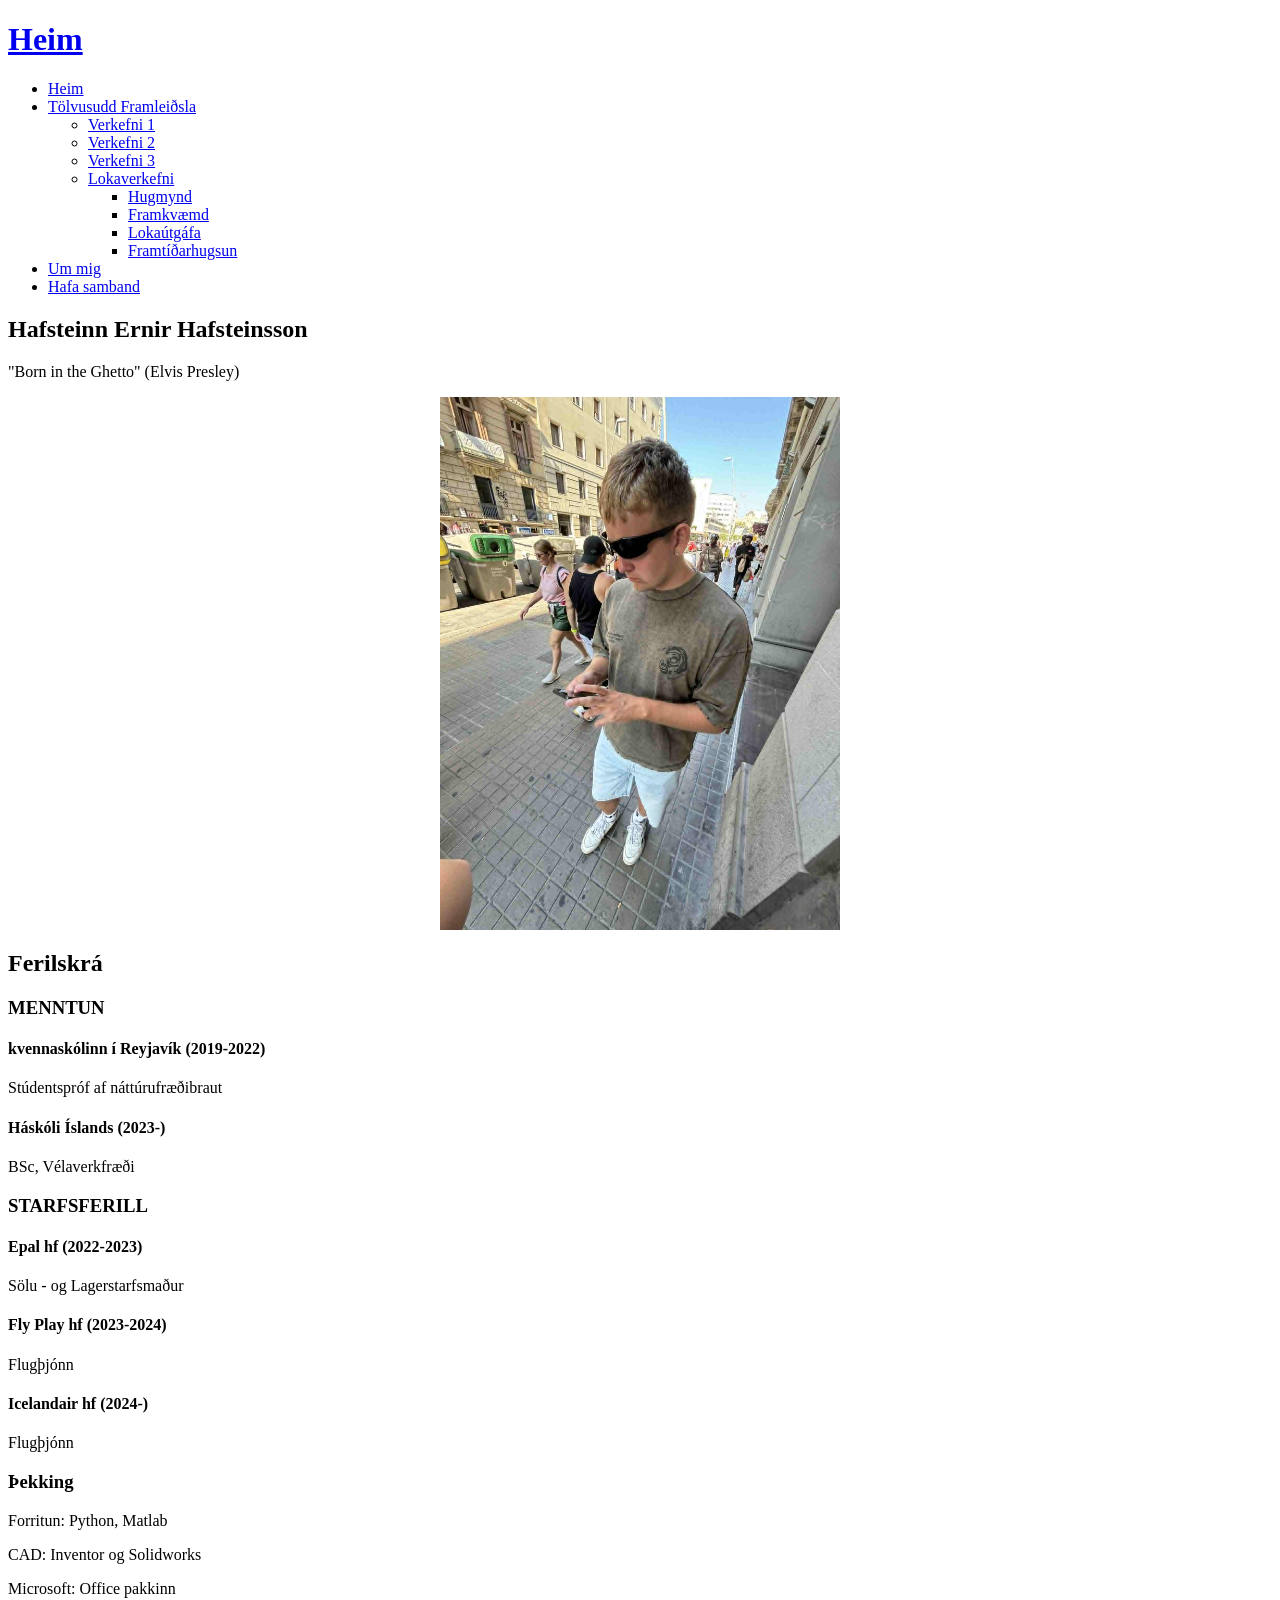
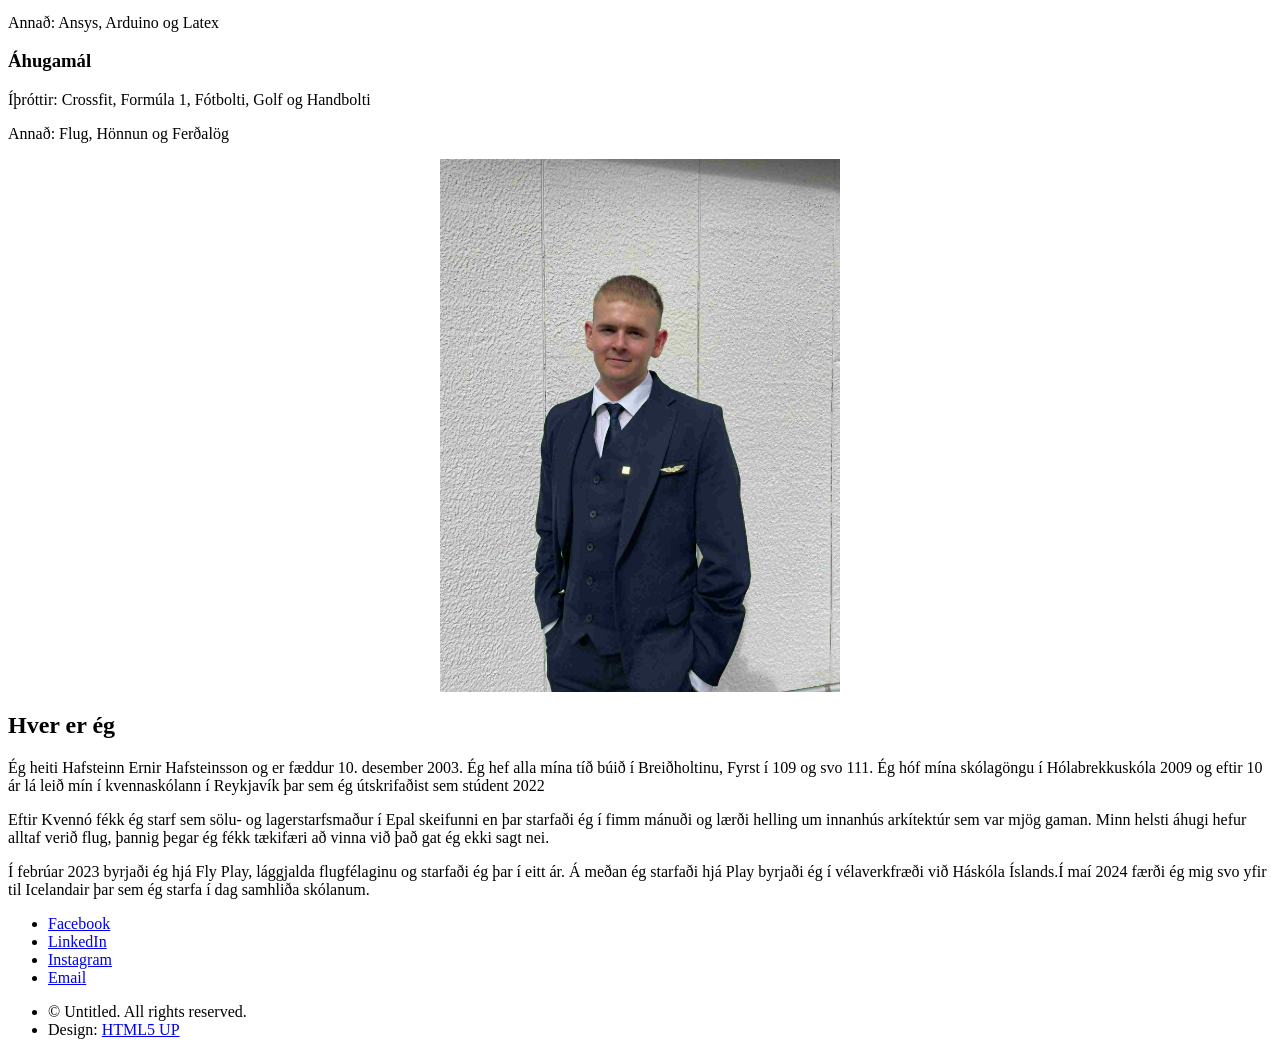
==== commit 04234835: "Add files via upload" ====
--- a/elements.html
+++ b/elements.html
@@ -41,7 +41,7 @@
 							</ul>
 						</li>
 						<li><a href="elements.html">Um mig</a></li>
-						<li><a href="#" class="button primary">Hafa samband</a></li>
+						<li><a href="index.html#six" class="button primary">Hafa samband</a></li>
 					</ul>
 				</nav>
 			</header>
@@ -50,57 +50,75 @@
 				<div id="main" class="wrapper style1">
 					<div class="container">
 						<header class="major">
-							<h2>Elements</h2>
-							<p>Ipsum dolor feugiat aliquam tempus sed magna lorem consequat accumsan</p>
+							<h2>Hafsteinn Ernir Hafsteinsson </h2>
+							<p>"Born in the Ghetto" (Elvis Presley)</p>
+							<img src="images/spaineg.jpg" alt="" style="width:400px; display:block; margin:auto;">
+
 						</header>
 
 						<!-- Text -->
 							<section>
-								<h3>Text</h3>
-								<p>This is <b>bold</b> and this is <strong>strong</strong>. This is <i>italic</i> and this is <em>emphasized</em>.
-								This is <sup>superscript</sup> text and this is <sub>subscript</sub> text.
-								This is <u>underlined</u> and this is code: <code>for (;;) { ... }</code>. Finally, <a href="#">this is a link</a>.</p>
-
-								<hr />
-
-								<header>
-									<h3>Heading with a Subtitle</h3>
-									<p>Lorem ipsum dolor sit amet nullam id egestas urna aliquam</p>
-								</header>
-								<p>Nunc lacinia ante nunc ac lobortis. Interdum adipiscing gravida odio porttitor sem non mi integer non faucibus ornare mi ut ante amet placerat aliquet. Volutpat eu sed ante lacinia sapien lorem accumsan varius montes viverra nibh in adipiscing blandit tempus accumsan.</p>
-								<header>
-									<h4>Heading with a Subtitle</h4>
-									<p>Lorem ipsum dolor sit amet nullam id egestas urna aliquam</p>
-								</header>
-								<p>Nunc lacinia ante nunc ac lobortis. Interdum adipiscing gravida odio porttitor sem non mi integer non faucibus ornare mi ut ante amet placerat aliquet. Volutpat eu sed ante lacinia sapien lorem accumsan varius montes viverra nibh in adipiscing blandit tempus accumsan.</p>
-
-								<hr />
-
-								<h2>Heading Level 2</h2>
-								<h3>Heading Level 3</h3>
-								<h4>Heading Level 4</h4>
-								<h5>Heading Level 5</h5>
-								<h6>Heading Level 6</h6>
-
-								<hr />
-
-								<h4>Blockquote</h4>
-								<blockquote>Fringilla nisl. Donec accumsan interdum nisi, quis tincidunt felis sagittis eget tempus euismod. Vestibulum ante ipsum primis in faucibus vestibulum. Blandit adipiscing eu felis iaculis volutpat ac adipiscing accumsan faucibus. Vestibulum ante ipsum primis in faucibus lorem ipsum dolor sit amet nullam adipiscing eu felis.</blockquote>
-
-								<h4>Preformatted</h4>
-								<pre><code>i = 0;
-
-	while (!deck.isInOrder()) {
-	    print 'Iteration ' + i;
-	    deck.shuffle();
-	    i++;
-	}
-
-	print 'It took ' + i + ' iterations to sort the deck.';
-	</code></pre>
-							</section>
-
-						<!-- Lists -->
+
+							
+
+								<h2>Ferilskrá</h2>
+								
+								<h3>MENNTUN</h3>
+								<h4>kvennaskólinn í Reyjavík (2019-2022)</h4>
+								<p>Stúdentspróf af náttúrufræðibraut</p>
+
+									
+								<h4>Háskóli Íslands (2023-)</h4>
+								<p>BSc, Vélaverkfræði</p>	
+
+								<h3>STARFSFERILL</h3>
+							
+								<h4>Epal hf (2022-2023)</h4>
+								<p>Sölu - og Lagerstarfsmaður</p>
+
+								<h4>Fly Play hf (2023-2024)</h4>
+								<p>Flugþjónn</p>
+
+								<h4>Icelandair hf (2024-)</h4>
+								<p>Flugþjónn</p>
+
+								<h3>Þekking</h3>
+								<p>Forritun: Python, Matlab</p>
+								<p>CAD: Inventor og Solidworks</p>
+								<p>Microsoft: Office pakkinn</p>
+								<p>Annað: Ansys, Arduino og Latex</p>
+
+								<h3>Áhugamál</h3>
+								<p> Íþróttir: Crossfit, Formúla 1, Fótbolti, Golf og Handbolti</p>
+								<p>Annað: Flug, Hönnun og Ferðalög </p>
+
+								<img src="images/fluffueg.jpg" alt="" style="width:400px; display:block; margin:auto;">
+								
+								<h2>Hver er ég</h2>
+								<p>Ég heiti Hafsteinn Ernir Hafsteinsson og er fæddur 10. desember 2003.
+									Ég hef alla mína tíð búið í Breiðholtinu, Fyrst í 109 og svo 111.
+									Ég hóf mína skólagöngu í Hólabrekkuskóla 2009 og eftir 10 ár lá leið mín 
+									í kvennaskólann í Reykjavík þar sem ég útskrifaðist sem stúdent 2022
+
+								</p>
+								<p>Eftir Kvennó fékk ég starf sem sölu- og lagerstarfsmaður
+									í Epal skeifunni en þar starfaði ég í fimm mánuði og lærði helling
+									um innanhús arkítektúr sem var mjög gaman. Minn helsti 
+									áhugi hefur alltaf verið flug, þannig þegar ég fékk tækifæri að vinna
+									við það gat ég ekki sagt nei.
+								
+								</p>
+								<p>Í febrúar 2023 byrjaði ég hjá Fly Play, lággjalda flugfélaginu og starfaði
+									ég þar í eitt ár. Á meðan ég starfaði hjá Play byrjaði ég í 
+									vélaverkfræði við Háskóla Íslands.Í maí
+									2024 færði ég mig svo yfir til Icelandair þar sem ég starfa í dag samhliða skólanum.
+								</p>
+
+								
+
+							</section>
+
+						<!-- Lists --
 							<section>
 								<h3>Lists</h3>
 								<div class="row">
@@ -193,7 +211,7 @@
 								</div>
 							</section>
 
-						<!-- Table -->
+						<-- Table --
 							<section>
 								<h3>Table</h3>
 								<h4>Default</h4>
@@ -288,7 +306,7 @@
 								</div>
 							</section>
 
-						<!-- Buttons -->
+						<-- Buttons --
 							<section>
 								<h3>Buttons</h3>
 								<ul class="actions">
@@ -324,7 +342,7 @@
 								</ul>
 							</section>
 
-						<!-- Form -->
+						<-- Form --
 							<section>
 								<h3>Form</h3>
 								<form method="post" action="#">
@@ -341,28 +359,7 @@
 												<option value="1">Manufacturing</option>
 												<option value="1">Shipping</option>
 												<option value="1">Administration</option>
-												<option value="1">Human Resources</option>
-											</select>
-										</div>
-										<div class="col-4 col-12-medium">
-											<input type="radio" id="priority-low" name="priority" checked>
-											<label for="priority-low">Low Priority</label>
-										</div>
-										<div class="col-4 col-12-medium">
-											<input type="radio" id="priority-normal" name="priority">
-											<label for="priority-normal">Normal Priority</label>
-										</div>
-										<div class="col-4 col-12-medium">
-											<input type="radio" id="priority-high" name="priority">
-											<label for="priority-high">High Priority</label>
-										</div>
-										<div class="col-6 col-12-medium">
-											<input type="checkbox" id="copy" name="copy">
-											<label for="copy">Email me a copy of this message</label>
-										</div>
-										<div class="col-6 col-12-medium">
-											<input type="checkbox" id="human" name="human" checked>
-											<label for="human">I am a human and not a robot</label>
+											
 										</div>
 										<div class="col-12">
 											<textarea name="message" id="message" placeholder="Enter your message" rows="6"></textarea>
@@ -377,7 +374,7 @@
 								</form>
 							</section>
 
-						<!-- Image -->
+						-- Image --
 							<section>
 								<h3>Image</h3>
 								<h4>Fit</h4>
@@ -407,15 +404,13 @@
 					</div>
 				</div>
 
-			<!-- Footer -->
+			-- Footer -->
 				<footer id="footer">
 					<ul class="icons">
-						<li><a href="#" class="icon brands alt fa-twitter"><span class="label">Twitter</span></a></li>
-						<li><a href="#" class="icon brands alt fa-facebook-f"><span class="label">Facebook</span></a></li>
-						<li><a href="#" class="icon brands alt fa-linkedin-in"><span class="label">LinkedIn</span></a></li>
-						<li><a href="#" class="icon brands alt fa-instagram"><span class="label">Instagram</span></a></li>
-						<li><a href="#" class="icon brands alt fa-github"><span class="label">GitHub</span></a></li>
-						<li><a href="#" class="icon solid alt fa-envelope"><span class="label">Email</span></a></li>
+						<li><a href="https://www.facebook.com/p/Hafsteinn-Ernir-Hafsteinsson-100005698501778/" class="icon brands alt fa-facebook-f"><span class="label">Facebook</span></a></li>
+						<li><a href="https://www.linkedin.com/in/hafsteinn-ernir-hafsteinsson-711615389/" class="icon brands alt fa-linkedin-in"><span class="label">LinkedIn</span></a></li>
+						<li><a href="https://www.instagram.com/hafsteinnernir/" class="icon brands alt fa-instagram"><span class="label">Instagram</span></a></li>
+						<li><a href="mailto:ernir1012@gmail.com" class="icon solid alt fa-envelope"><span class="label">Email</span></a></li>
 					</ul>
 					<ul class="copyright">
 						<li>&copy; Untitled. All rights reserved.</li><li>Design: <a href="http://html5up.net">HTML5 UP</a></li>
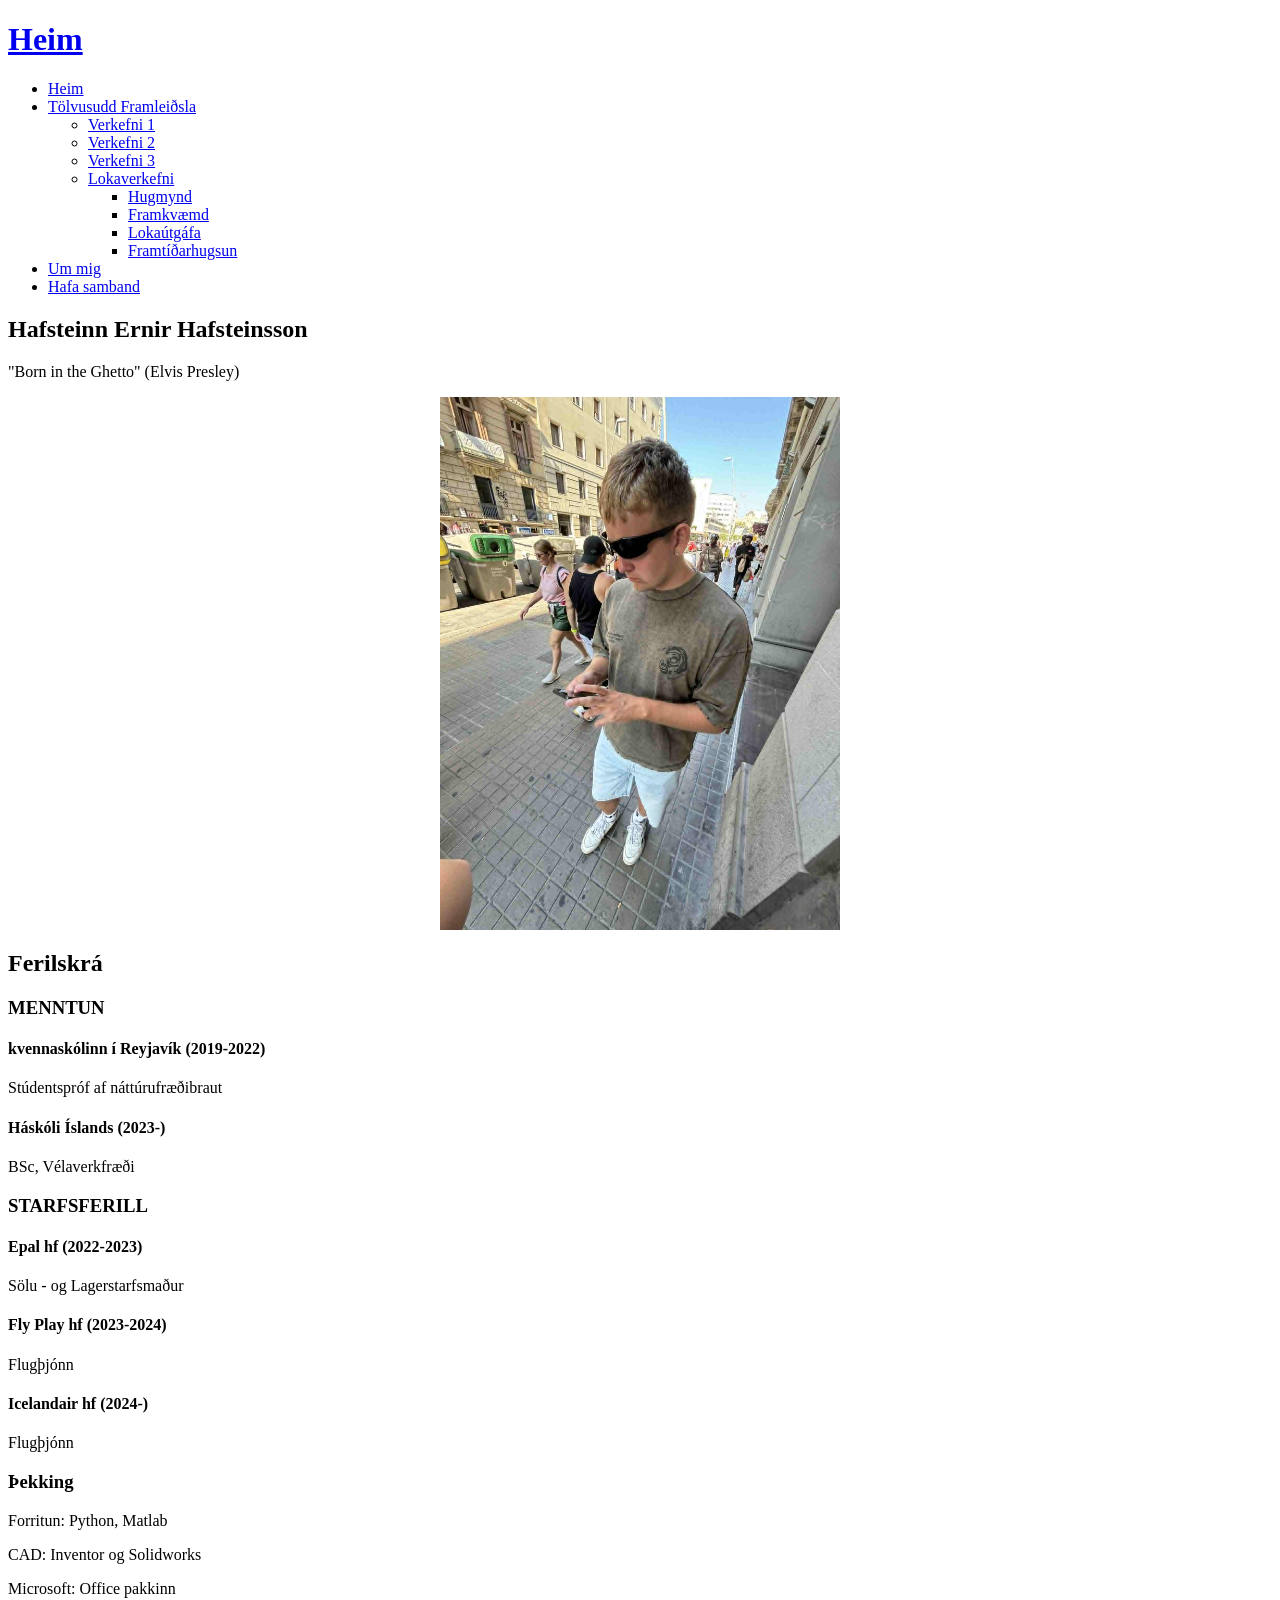
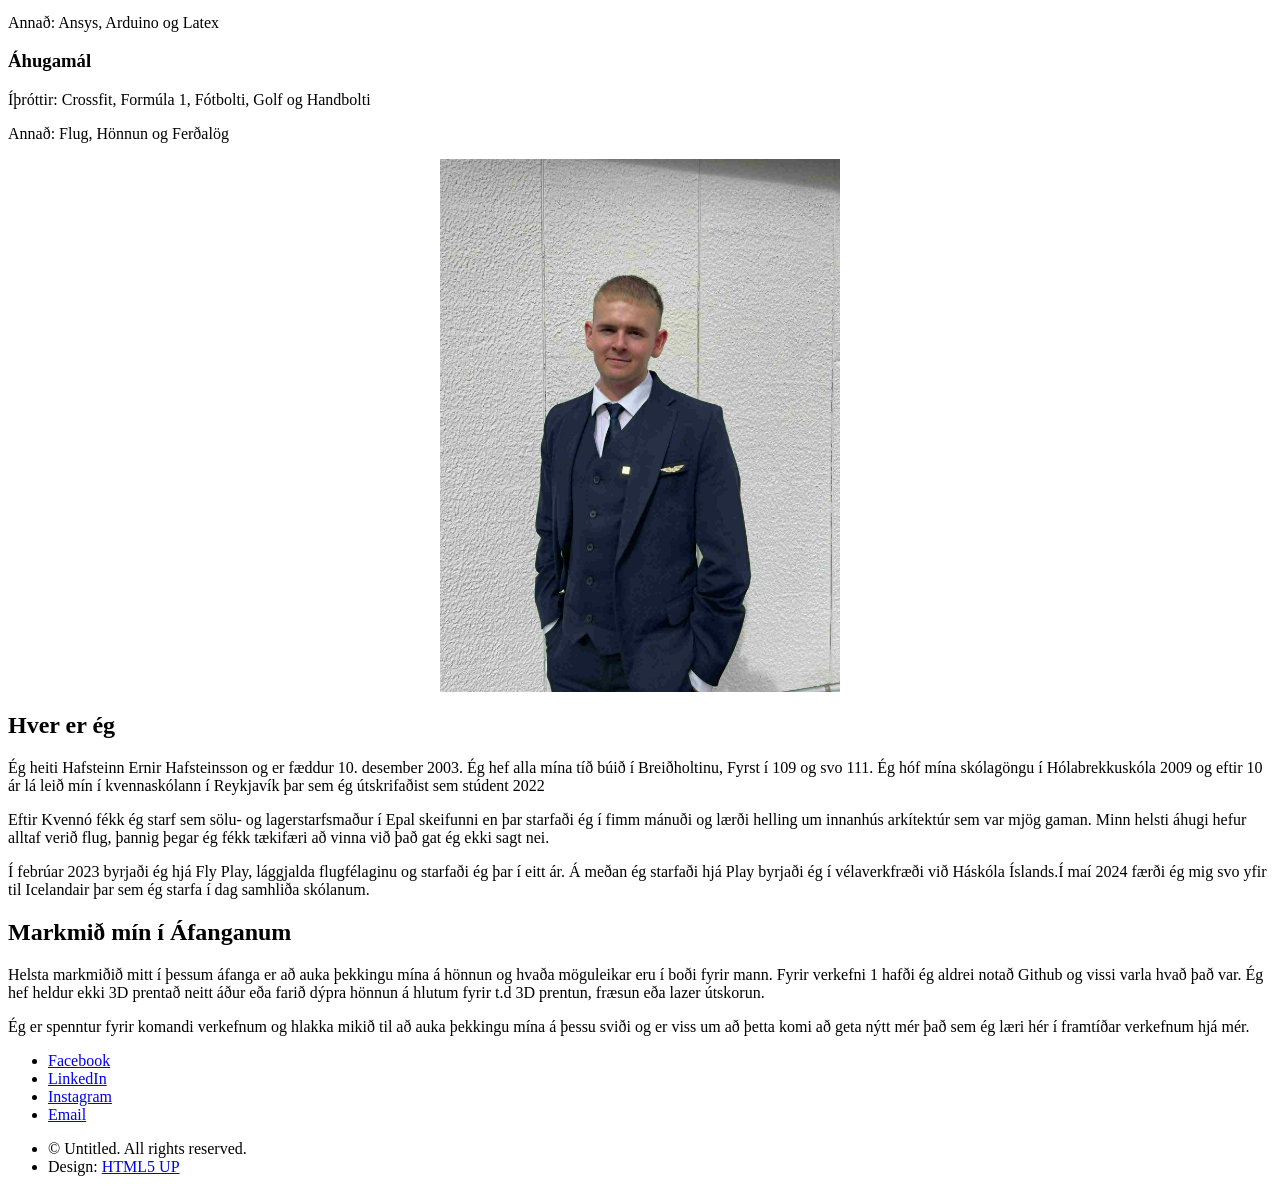
==== commit 19da7e9a: "Add files via upload" ====
--- a/elements.html
+++ b/elements.html
@@ -114,8 +114,20 @@
 									2024 færði ég mig svo yfir til Icelandair þar sem ég starfa í dag samhliða skólanum.
 								</p>
 
-								
-
+								<h2>Markmið mín í Áfanganum</h2>
+								<p>Helsta markmiðið mitt í þessum áfanga er að 
+									auka þekkingu mína á hönnun og hvaða möguleikar
+									eru í boði fyrir mann. Fyrir verkefni 1 hafði ég 
+									aldrei notað Github og vissi varla hvað það var.
+									Ég hef heldur ekki 3D prentað neitt áður eða farið 
+									dýpra hönnun á hlutum fyrir t.d 3D prentun,
+									fræsun eða lazer útskorun.
+								</p>
+								<p>Ég er spenntur fyrir komandi verkefnum og 
+									hlakka mikið til að auka þekkingu mína 
+									á þessu sviði og er viss um að þetta komi
+									að geta nýtt mér það sem ég læri hér í framtíðar verkefnum hjá mér.
+								 </p>
 							</section>
 
 						<!-- Lists --
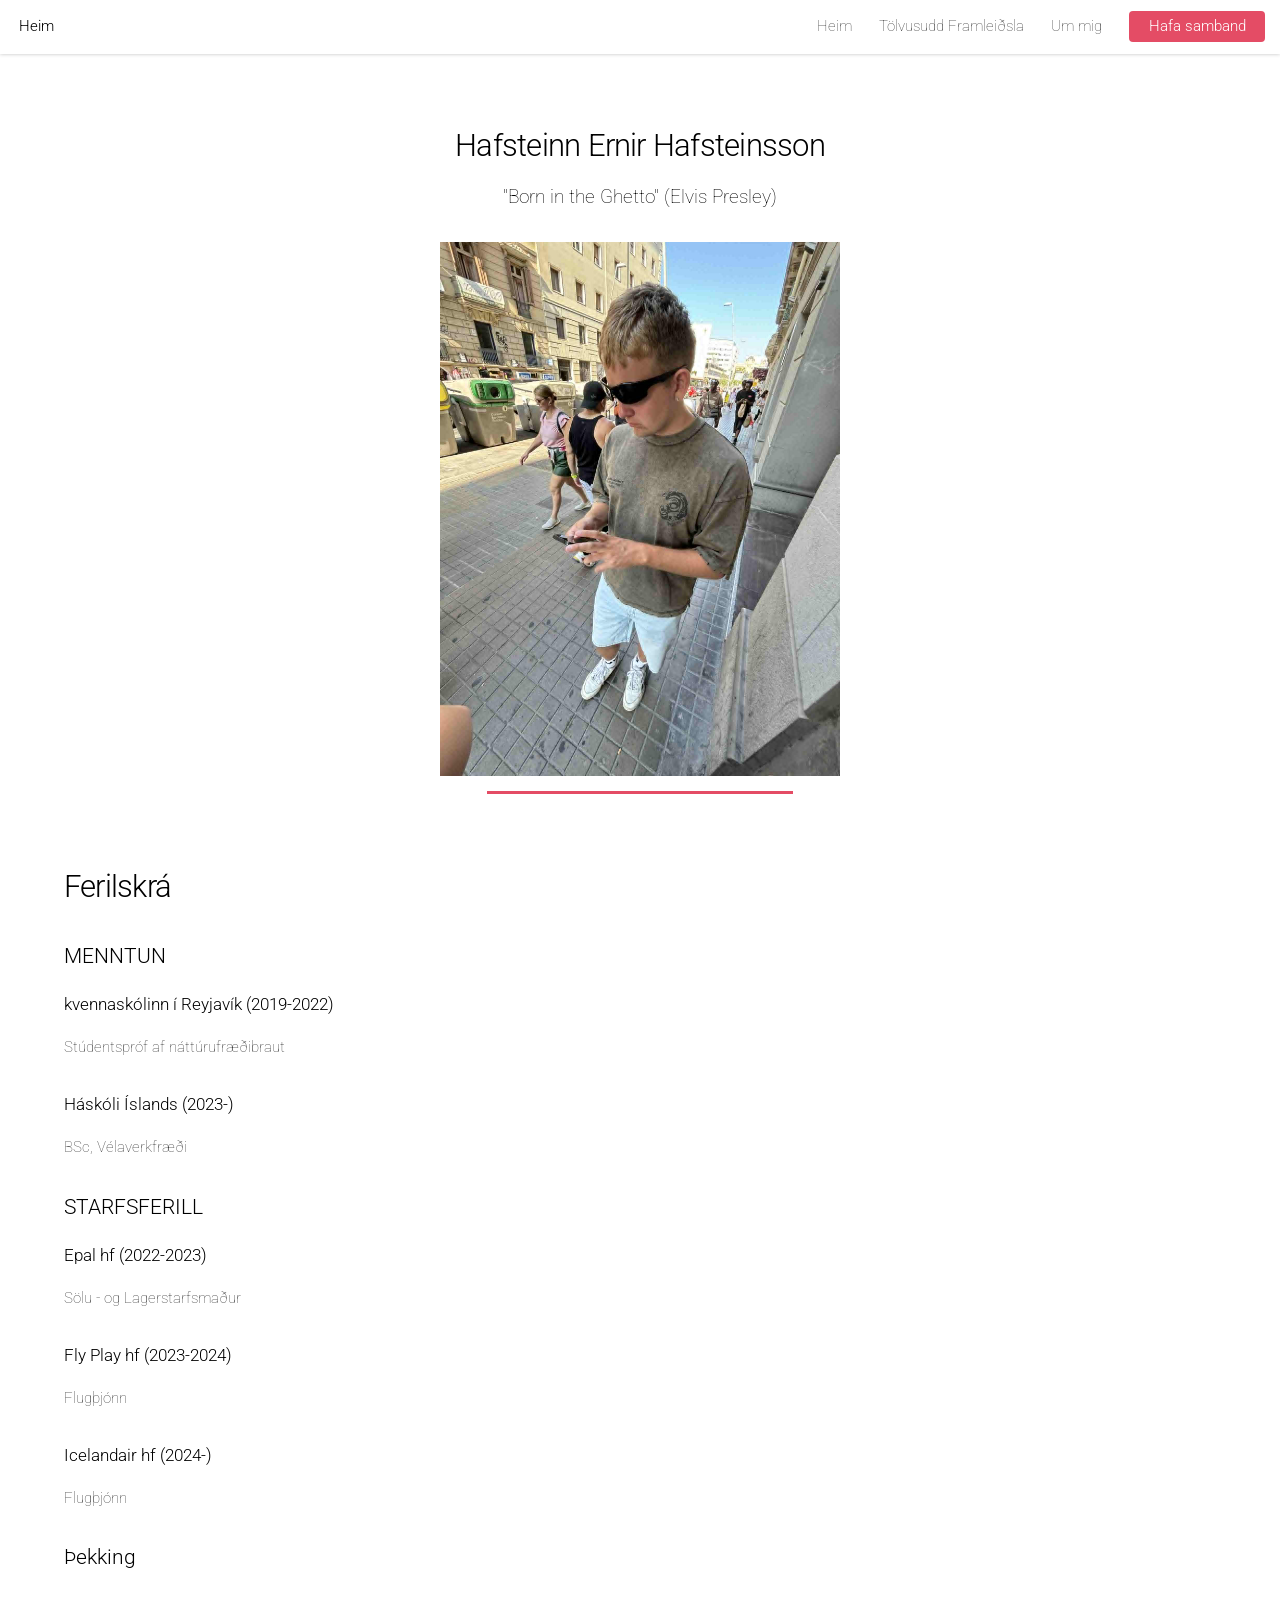
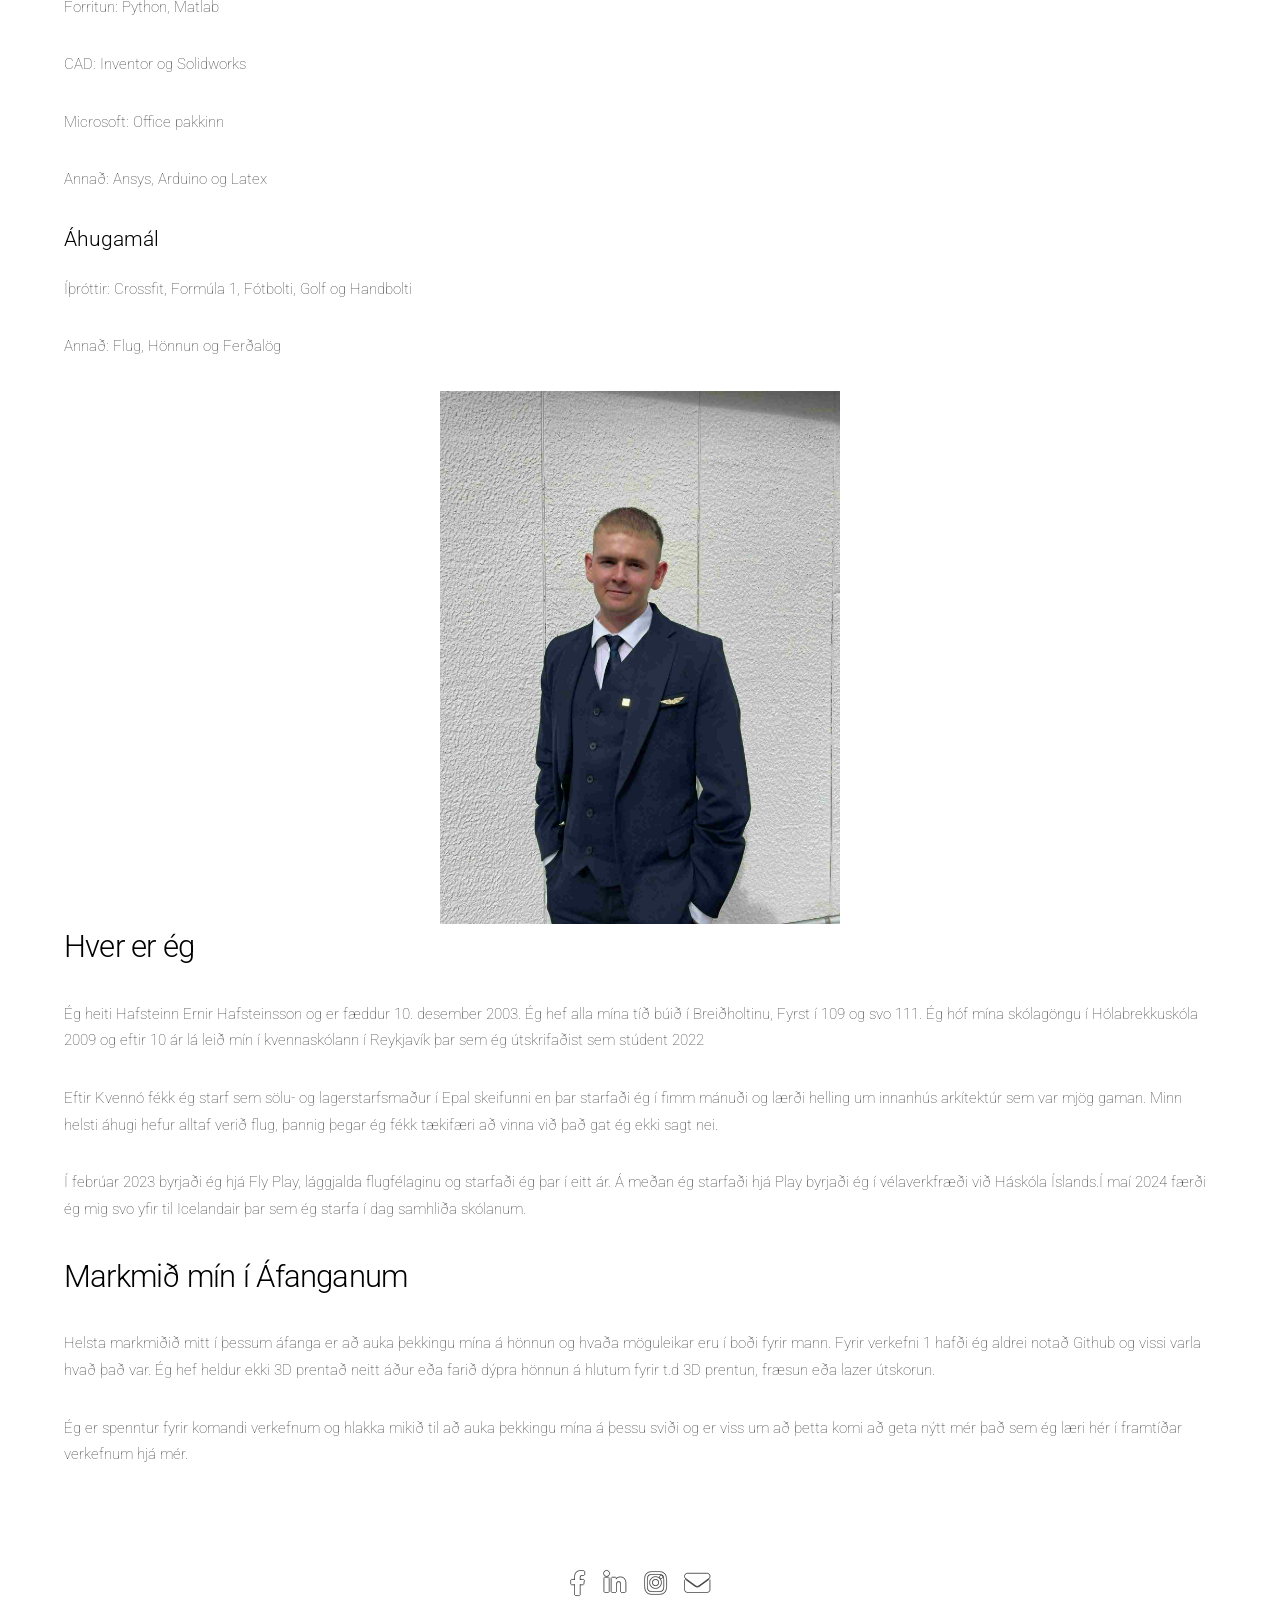
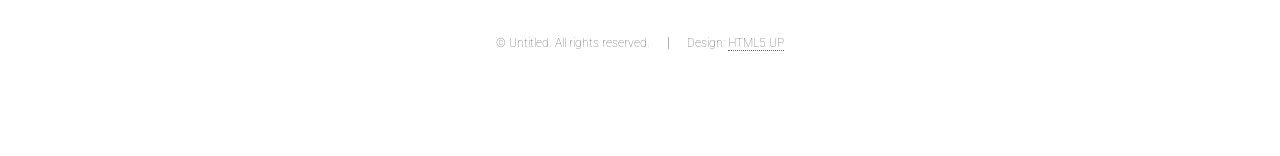
==== commit 9d87bb80: "Lokabreyting lokabreyting" ====
--- a/elements.html
+++ b/elements.html
@@ -30,13 +30,7 @@
 								<li><a href="right-sidebar.html">Verkefni 2</a></li>
 								<li><a href="no-sidebar.html">Verkefni 3</a></li>
 								<li>
-									<a href="#">Lokaverkefni</a>
-									<ul>
-										<li><a href="#">Hugmynd</a></li>
-										<li><a href="#">Framkvæmd</a></li>
-										<li><a href="#">Lokaútgáfa</a></li>
-										<li><a href="#">Framtíðarhugsun</a></li>
-									</ul>
+									<a href="https://jovan0008.github.io/Tolvustudd-Framleidsla-Lokaverkefni/">Lokaverkefni</a>
 								</li>
 							</ul>
 						</li>
--- a/assets/css/main.css
+++ b/assets/css/main.css
@@ -83,7 +83,7 @@
 	}
 
 	html, body {
-		background: #1c1d26;
+		background: #ffffff;
 	}
 
 	body.is-preload *, body.is-preload *:before, body.is-preload *:after {
@@ -98,7 +98,7 @@
 	}
 
 	body, input, select, textarea {
-		color: rgba(255, 255, 255, 0.75);
+		color: rgba(0, 0, 0, 0.75);
 		font-family: "Roboto", Helvetica, sans-serif;
 		font-size: 15pt;
 		font-weight: 100;
@@ -134,7 +134,7 @@
 	}
 
 	h1, h2, h3, h4, h5, h6 {
-		color: #ffffff;
+		color: #000000;
 		font-weight: 300;
 		line-height: 1em;
 		margin: 0 0 1em 0;
@@ -185,7 +185,7 @@
 
 	hr {
 		border: 0;
-		border-bottom: solid 1px rgba(255, 255, 255, 0.3);
+		border-bottom: solid 1px rgba(255, 255, 255, 1);
 		margin: 3em 0;
 	}
 
@@ -194,7 +194,7 @@
 		}
 
 	blockquote {
-		border-left: solid 4px rgba(255, 255, 255, 0.3);
+		border-left: solid 4px rgba(255, 255, 255, 1);
 		font-style: italic;
 		margin: 0 0 2em 0;
 		padding: 0.5em 0 0.5em 2em;
@@ -2154,7 +2154,7 @@
 	}
 
 	header p {
-		color: #ffffff;
+		color: #000000;
 		position: relative;
 		margin: 0 0 1.5em 0;
 	}
@@ -2269,8 +2269,8 @@
 	}
 
 		select option {
-			color: #ffffff;
-			background: #1c1d26;
+			color: #1c1d26;
+			background: #ffffff;
 		}
 
 		select:focus::-ms-value {
@@ -3193,7 +3193,231 @@
 	body.is-touch .spotlight {
 		background-attachment: scroll;
 	}
-
+/* Tiles */
+
+	.tiles {
+		display: -moz-flex;
+		display: -webkit-flex;
+		display: -ms-flex;
+		display: flex;
+		-moz-flex-wrap: wrap;
+		-webkit-flex-wrap: wrap;
+		-ms-flex-wrap: wrap;
+		flex-wrap: wrap;
+		border-top: 0 !important;
+	}
+
+		.tiles + * {
+			border-top: 0 !important;
+		}
+
+		.tiles article {
+			-moz-align-items: center;
+			-webkit-align-items: center;
+			-ms-align-items: center;
+			align-items: center;
+			display: -moz-flex;
+			display: -webkit-flex;
+			display: -ms-flex;
+			display: flex;
+			-moz-transition: -moz-transform 0.25s ease, opacity 0.25s ease, -moz-filter 1s ease, -webkit-filter 1s ease;
+			-webkit-transition: -webkit-transform 0.25s ease, opacity 0.25s ease, -webkit-filter 1s ease, -webkit-filter 1s ease;
+			-ms-transition: -ms-transform 0.25s ease, opacity 0.25s ease, -ms-filter 1s ease, -webkit-filter 1s ease;
+			transition: transform 0.25s ease, opacity 0.25s ease, filter 1s ease, -webkit-filter 1s ease;
+			padding: 4em 4em 2em 4em ;
+			background-position: center;
+			background-repeat: no-repeat;
+			background-size: cover;
+			cursor: default;
+			height: 40vh;
+			max-height: 40em;
+			min-height: 23em;
+			overflow: hidden;
+			position: relative;
+			width: 40%;
+		}
+
+			.tiles article .image {
+				display: none;
+			}
+
+			.tiles article header {
+				position: relative;
+				z-index: 3;
+			}
+
+			.tiles article h3 {
+				font-size: 1.75em;
+			}
+
+				.tiles article h3 a:hover {
+					color: inherit !important;
+				}
+
+			.tiles article .link.primary {
+				border: 0;
+				height: 100%;
+				left: 0;
+				position: absolute;
+				top: 0;
+				width: 100%;
+				z-index: 4;
+			}
+
+			.tiles article:before {
+				-moz-transition: opacity 0.5s ease;
+				-webkit-transition: opacity 0.5s ease;
+				-ms-transition: opacity 0.5s ease;
+				transition: opacity 0.5s ease;
+				bottom: 0;
+				content: '';
+				display: block;
+				height: 100%;
+				left: 0;
+				opacity: 0.85;
+				position: absolute;
+				width: 100%;
+				z-index: 2;
+			}
+
+			.tiles article:after {
+				background-color: rgba(36, 41, 67, 0.25);
+				content: '';
+				display: block;
+				height: 100%;
+				left: 0;
+				position: absolute;
+				top: 0;
+				width: 100%;
+				z-index: 1;
+			}
+
+			.tiles article:hover:before {
+				opacity: 0;
+			}
+
+			.tiles article.is-transitioning {
+				-moz-transform: scale(0.95);
+				-webkit-transform: scale(0.95);
+				-ms-transform: scale(0.95);
+				transform: scale(0.95);
+				-moz-filter: blur(0.5em);
+				-webkit-filter: blur(0.5em);
+				-ms-filter: blur(0.5em);
+				filter: blur(0.5em);
+				opacity: 0;
+			}
+
+			.tiles article:nth-child(4n - 1), .tiles article:nth-child(4n - 2) {
+				width: 60%;
+			}
+
+			.tiles article:nth-child(6n - 5):before {
+				background-color: #279cc4;
+			}
+
+			.tiles article:nth-child(6n - 4):before {
+				background-color: #342485;
+			}
+
+			.tiles article:nth-child(6n - 3):before {
+				background-color: #9e3021;
+			}
+
+			.tiles article:nth-child(6n - 2):before {
+				background-color: #7c542b;
+			}
+
+			.tiles article:nth-child(6n - 1):before {
+				background-color: #8ea9e8;
+			}
+
+			.tiles article:nth-child(6n):before {
+				background-color: #87c5a4;
+			}
+
+		@media screen and (max-width: 1280px) {
+
+			.tiles article {
+				padding: 4em 3em 2em 3em ;
+				height: 30vh;
+				max-height: 30em;
+				min-height: 20em;
+			}
+
+		}
+
+		@media screen and (max-width: 980px) {
+
+			.tiles article {
+				width: 50% !important;
+			}
+
+		}
+
+		@media screen and (max-width: 736px) {
+
+			.tiles article {
+				padding: 3em 1.5em 1em 1.5em ;
+				height: 16em;
+				max-height: none;
+				min-height: 0;
+			}
+
+				.tiles article h3 {
+					font-size: 1.5em;
+				}
+
+		}
+
+		@media screen and (max-width: 480px) {
+
+			.tiles {
+				display: block;
+			}
+
+				.tiles article {
+					height: 20em;
+					width: 100% !important;
+				}
+
+		}
+		.tiles article a.link {
+  			position: absolute;
+  			inset: 0;
+  			z-index: 5;
+		}
+
+/* svo textinn inni í header sé ekki "dauður" */
+		.tiles article header.major {
+ 			 position: relative;
+  			z-index: 6;
+  			pointer-events: none;
+		}
+
+		/* 1) Overlays eiga ekki að taka click */
+		.tiles article:before,
+		.tiles article:after {
+  			pointer-events: none;
+		}
+
+		/* 2) Gerðu ALLA flísina clickable */
+		.tiles article a.link {
+  			position: absolute;
+  			inset: 0;
+  			z-index: 10;
+		}
+
+		/* 3) Textinn á að vera ofan á og sýnilegur */
+		.tiles article header.major {
+  			position: relative;
+  			z-index: 11;
+		}
+
+		/* 4) En textinn á samt að leyfa click að fara í link layerið */
+		.tiles article header.major * {
+  			pointer-events: none;
+		}		
 /* Wrapper */
 
 	.wrapper {
@@ -3374,7 +3598,7 @@
 	}
 
 	#header {
-		background: rgba(39, 40, 51, 0.965);
+		background: rgba(255, 255, 255, 0.75);
 		box-shadow: 0 0 0.25em 0 rgba(0, 0, 0, 0.25);
 		cursor: default;
 		height: 3.5em;
@@ -4108,4 +4332,234 @@
 						padding: 0;
 					}
 
-	}+	}
+
+/* =========================================================
+   Light-inversion patch for Landed (keep red accents)
+   Paste at the VERY END of assets/css/main.css
+   ========================================================= */
+
+/* Banner (hero) stays dark because of BOTH #banner and #banner:after */
+#banner {
+  background-color: #ffffff;
+  background-image: none;
+}
+
+#banner:after {
+  background-image: none;
+  background-color: transparent;
+}
+
+/* Footer stays dark because it's explicitly set */
+#footer {
+  background: #ffffff;
+}
+
+#footer .copyright {
+  color: rgba(0, 0, 0, 0.6);
+}
+
+#footer .copyright li {
+  border-left-color: rgba(0, 0, 0, 0.3);
+}
+
+/* Spotlight content panels (if you use spotlight sections anywhere) */
+.spotlight .content {
+  background: rgba(255, 255, 255, 0.95);
+}
+
+/* Dropdown menu (dropotron) */
+.dropotron {
+  background: rgba(255, 255, 255, 0.965);
+}
+
+.dropotron > li {
+  border-top-color: rgba(0, 0, 0, 0.08);
+}
+
+.dropotron > li a,
+.dropotron > li span {
+  color: rgba(0, 0, 0, 0.75);
+}
+
+.dropotron.level-0:before {
+  background: #ffffff;
+}
+
+/* Mobile header + slide-out nav panel */
+#titleBar {
+  background: #ffffff;
+}
+
+#titleBar .title {
+  color: #000000;
+}
+
+#titleBar .toggle:before {
+  color: rgba(0, 0, 0, 0.65);
+}
+
+#navPanel {
+  background: #ffffff;
+}
+
+#navPanel .link {
+  border-top-color: rgba(0, 0, 0, 0.08);
+  color: rgba(0, 0, 0, 0.75);
+}
+
+#navPanel .link.depth-0 {
+  color: #000000;
+}
+
+body.landing:after {
+  background: #ffffff;
+}
+
+strong, b {
+  color: #000000;
+}
+
+label {
+  color: #000000;
+}
+
+hr {
+  border-bottom-color: rgba(0, 0, 0, 0.35);
+}
+
+blockquote {
+  border-left-color: rgba(0, 0, 0, 0.35);
+}
+
+ul.alt li {
+  border-top-color: rgba(0, 0, 0, 0.25);
+}
+
+.box {
+  border-color: rgba(0, 0, 0, 0.25);
+}
+
+input[type="text"],
+input[type="password"],
+input[type="email"],
+select,
+textarea {
+  border-color: rgba(0, 0, 0, 0.3);
+}
+
+/* Icons (alt outline style fix) */
+.icon.alt:before,
+#footer .icons .icon.alt:before,
+.icon.major.alt:before {
+  color: #ffffff !important;
+  text-shadow:
+    1px 0 0 rgba(0, 0, 0, 0.55),
+   -1px 0 0 rgba(0, 0, 0, 0.55),
+    0 1px 0 rgba(0, 0, 0, 0.55),
+    0 -1px 0 rgba(0, 0, 0, 0.55);
+}
+
+/* ===============================
+   MAJOR ICON CIRCLES – UPDATED
+   Black circle with white icon
+   =============================== */
+
+.icon.major {
+  background: #000000 !important;
+  border: none;
+}
+
+.icon.major:before {
+  color: #ffffff !important;
+  text-shadow: none !important;
+}
+
+.icon.major.alt {
+  background: #161313 !important;
+}
+
+.icon.major.alt:before {
+  color: #ffffff !important;
+  text-shadow: none !important;
+}
+
+/* Scroll arrow */
+.goto-next:before {
+  filter: invert(1);
+}
+
+/* Keep red accents */
+a {
+  color: #e44c65;
+}
+
+header.major:after {
+  background: #e44c65;
+}
+
+#header nav ul li.active > a,
+#header nav ul li.active > span {
+  color: #e44c65;
+}
+
+/* ===============================
+   BUTTONS – Black default / Red hover
+   EXCEPT .primary
+   =============================== */
+
+.button:not(.primary),
+input[type="submit"]:not(.primary),
+input[type="reset"]:not(.primary),
+input[type="button"]:not(.primary) {
+  background: transparent !important;
+  color: #000000 !important;
+  border: 2px solid #000000 !important;
+  box-shadow: none !important;
+  transition: all 0.25s ease;
+}
+
+/* Hover */
+.button:not(.primary):hover,
+input[type="submit"]:not(.primary):hover,
+input[type="reset"]:not(.primary):hover,
+input[type="button"]:not(.primary):hover {
+  background: #e44c65 !important;
+  border-color: #e44c65 !important;
+  color: #ffffff !important;
+}
+
+/* =========================================================
+   TILE OVERRIDES (Forty-style tiles inside light theme)
+   ========================================================= */
+
+/* Text in tiles must be white (override light theme) */
+.tiles article header.major h3,
+.tiles article header.major h3 a,
+.tiles article header.major p {
+  color: #ffffff !important;
+}
+
+/* Position text bottom-left like screenshot */
+.tiles article {
+  align-items: flex-end;
+  justify-content: flex-start;
+}
+
+/* Subtitle style */
+.tiles article header.major p {
+  color: rgba(255, 255, 255, 0.85) !important;
+  text-transform: uppercase;
+  letter-spacing: 0.15em;
+  font-size: 0.8em;
+}
+
+/* Red underline under the text block */
+.tiles article header.major:after {
+  content: "";
+  display: block;
+  width: 8em;
+  height: 3px;
+  background: #e44c65;
+  margin-top: 1.4em;
+}
